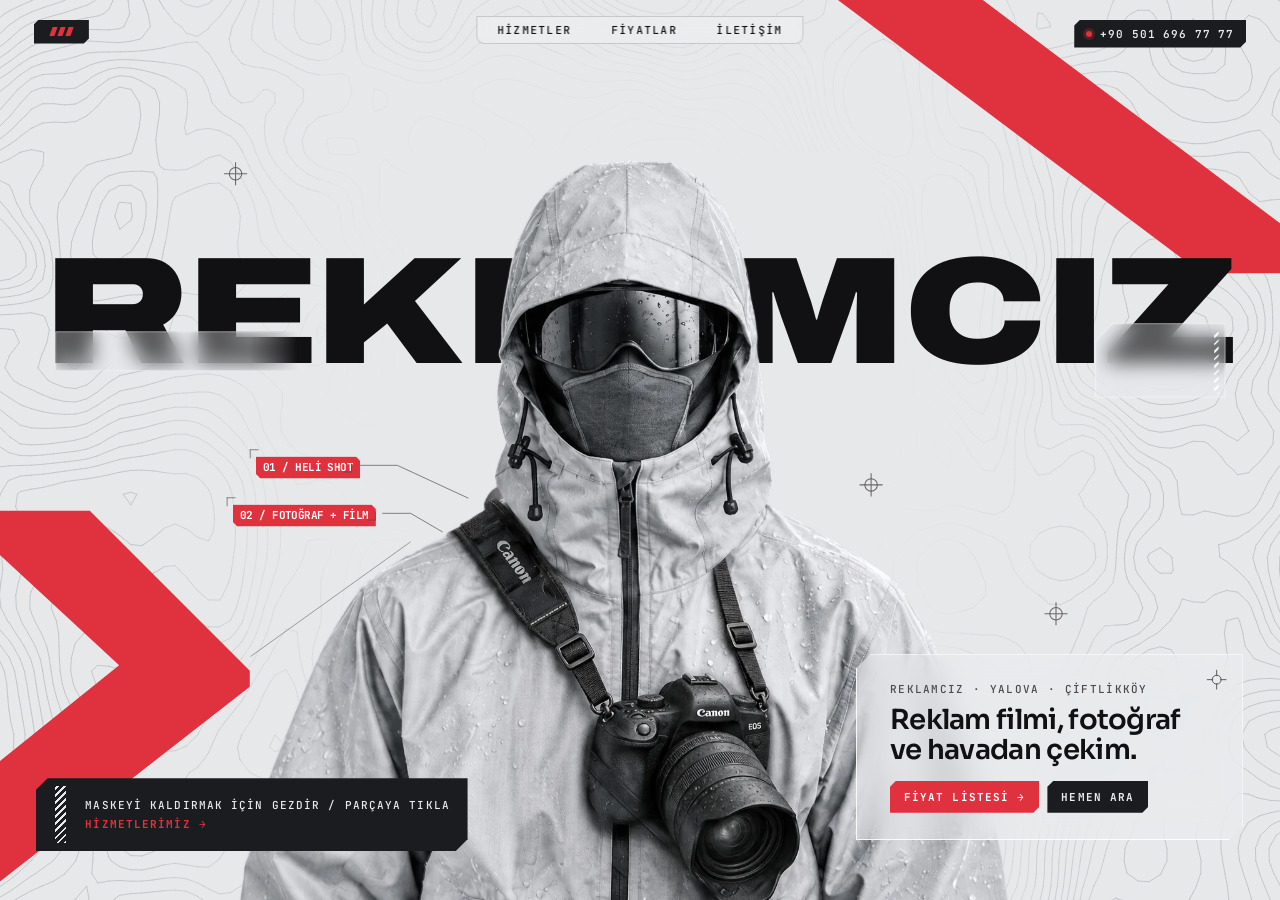
==== index.html @ 6d53c888 "Hero: owner's face in the unmasked layer Co-Authored-By: Claude Opus 5.5 <noreply@anthropic.com>" ====
<!doctype html>
<html lang="tr" class="js-anim">
<head>
<meta charset="utf-8">
<meta name="viewport" content="width=device-width, initial-scale=1, viewport-fit=cover">
<title>Reklamcız — Yalova Reklam Filmi, Fotoğraf ve Heli Shot</title>
<meta name="description" content="Yalova, İstanbul ve Bursa'da reklam filmi, reklam fotoğrafçılığı, düğün ve organizasyon çekimi, heli shot havadan çekim. Bizi arayın: +90 501 696 77 77">
<meta name="theme-color" content="#E6E8EA">
<link rel="preconnect" href="https://fonts.googleapis.com">
<link rel="preconnect" href="https://fonts.gstatic.com" crossorigin>
<link rel="stylesheet" href="https://fonts.googleapis.com/css2?family=Archivo:wdth,wght@125,900&family=JetBrains+Mono:wght@400..700&family=Silkscreen&family=Sora:wght@400..700&display=block">
<link rel="preload" as="image" href="assets/model-masked.webp">
<style>
:root{
  --bg:#E6E8EA;--soft:#CBD7D7;--mid:#4D4A4E;--ink:#111012;--red:#E0313F;--panel:#1B1C1F;--light:#E9EAEC;
  --s:1;--k:1;--fx:0px;--fy:0px;--tagx:0;--clx:0;--crx:0;--wmf:175;--wml:70;--wmt:150;--colw:330px;--hintTop:200px;
  --mono:"JetBrains Mono",ui-monospace,monospace;
}
*{box-sizing:border-box;margin:0;padding:0}
html,body{height:100%;overflow:hidden;background:var(--bg)}
body{font-family:"Sora",system-ui,sans-serif;-webkit-font-smoothing:antialiased;-moz-osx-font-smoothing:grayscale;color:var(--ink)}
a{color:inherit;text-decoration:none}

#stage{position:fixed;inset:0;overflow:hidden;touch-action:none;cursor:crosshair;background:var(--bg)}
#stage.hot{cursor:pointer}

.tex{position:absolute;inset:-24px;background-size:100% 100%;background-repeat:no-repeat;opacity:.6;pointer-events:none;
  -webkit-mask:radial-gradient(ellipse 48% 58% at 50% 46%,transparent 35%,#000 80%);
  mask:radial-gradient(ellipse 48% 58% at 50% 46%,transparent 35%,#000 80%)}

#frame{position:absolute;left:0;top:0;width:1440px;height:900px;transform-origin:0 0;transform:translate(var(--fx),var(--fy)) scale(var(--s))}

.chev{position:absolute;left:0;top:0;width:1440px;height:900px;overflow:visible;fill:var(--red);pointer-events:none}
#chevL g{transform:translateX(calc(var(--clx) * 1px))}
#chevTR g{transform:translateX(calc(var(--crx) * 1px))}
.tS #chevTR,.tP #chevTR{clip-path:inset(0 -2000px -2000px -2000px)}

#wm{position:absolute;left:calc(var(--wml) * 1px);top:calc(var(--wmt) * 1px);font-family:"Archivo",sans-serif;font-stretch:125%;font-weight:900;font-size:calc(var(--wmf) * 1px);line-height:1;letter-spacing:-.012em;color:var(--ink);white-space:nowrap;pointer-events:none;user-select:none}
#wm .band{display:block}
#wm .slice{position:absolute;left:0;top:0}
.glass{position:absolute;background:rgba(232,234,236,.34);-webkit-backdrop-filter:blur(11px) saturate(110%);backdrop-filter:blur(11px) saturate(110%);border:1px solid rgba(255,255,255,.75)}
.g1{left:.07em;top:.626em;width:1.6em;height:.26em;border-right:0;-webkit-mask:linear-gradient(90deg,#000 80%,transparent);mask:linear-gradient(90deg,#000 80%,transparent)}
.g2{right:.06em;top:.574em;width:.86em;height:.49em;clip-path:polygon(.11em 0,100% 0,100% 100%,0 100%,0 .11em)}
.g2::before{content:"";position:absolute;left:-1px;top:calc(.11em - 1px);width:calc(.11em * 1.4142);height:1px;background:rgba(255,255,255,.75);transform-origin:0 0;transform:rotate(-45deg)}
.g2::after{content:"";position:absolute;right:.045em;top:.04em;width:.028em;height:.42em;background:repeating-linear-gradient(-45deg,rgba(255,255,255,.95) 0 2px,transparent 2px 6px)}

#model{position:absolute;left:0;top:-28px;width:1440px;height:956px;pointer-events:none}
#model img,#model canvas{position:absolute;inset:0;width:100%;height:100%;display:block}
#model canvas{opacity:0}
#model.gl canvas{opacity:1}
#model.gl img{visibility:hidden}

#deco{position:absolute;left:0;top:0;width:1440px;height:900px;overflow:visible;pointer-events:none;fill:none;stroke:var(--mid);stroke-width:1}
#deco *{vector-effect:non-scaling-stroke}
#deco .lead{transform:translateX(calc(var(--tagx) * 1px))}

#tags{position:absolute;left:0;top:0;width:1440px;height:900px;pointer-events:none}
#tags .in{position:absolute;inset:0;transform:translateX(calc(var(--tagx) * 1px))}
.tag{position:absolute;display:flex;align-items:center;background:var(--red);color:#fff;font-family:var(--mono);font-weight:700;font-size:max(11px,calc(11px / var(--s)));line-height:1;letter-spacing:.02em;padding:0 .64em;height:max(21px,calc(22px / var(--s)));white-space:nowrap;
  clip-path:polygon(0 0,calc(100% - 5px) 0,100% 5px,100% 100%,5px 100%,0 calc(100% - 5px))}
.brks{position:absolute;inset:0}
.brk{position:absolute;width:10px;height:10px;opacity:.7;border:0 solid var(--mid)}
.brk.tl{border-top-width:1px;border-left-width:1px}
.brk.br{border-right-width:1px;border-bottom-width:1px}
.notags #tags,.notags #deco .lead{display:none}

.hud{position:absolute;z-index:5}
#logo{left:max(16px,calc(38px * var(--k)));top:max(14px,calc(22px * var(--k)));width:max(44px,calc(62px * var(--k)));height:max(24px,calc(24px * var(--k)));background:var(--panel);display:flex;align-items:center;justify-content:center;gap:3px;
  clip-path:polygon(5px 0,100% 0,100% calc(100% - 5px),calc(100% - 5px) 100%,0 100%,0 5px)}
#logo i{display:block;width:5px;height:9px;background:var(--red);transform:skewX(-20deg)}
#nav{left:50%;top:max(12px,calc(18px * var(--k)));transform:translateX(-50%);display:flex;align-items:center;gap:max(18px,calc(44px * var(--k)));padding:0 max(14px,calc(22px * var(--k)));height:max(28px,calc(32px * var(--k)));border:1px solid rgba(17,16,18,.16);border-radius:0 0 8px 8px;background:rgba(240,241,242,.55);-webkit-backdrop-filter:blur(8px);backdrop-filter:blur(8px)}
#nav a{font-family:var(--mono);font-weight:500;font-size:max(11px,calc(10px * var(--k)));letter-spacing:.12em;padding:7px 0;color:var(--ink);transition:color .15s;white-space:nowrap}
#nav a:hover,#nav a:focus-visible{color:var(--red)}
.tP #nav{left:auto;right:16px;transform:none;border-radius:8px;gap:14px}
@media (max-width:380px){.tP #nav{gap:10px;padding:0 10px}.tP #nav a{letter-spacing:.05em}}

#phone{right:max(16px,calc(38px * var(--k)));top:max(14px,calc(22px * var(--k)));height:max(28px,calc(30px * var(--k)));display:flex;align-items:center;gap:8px;padding:0 12px;background:var(--panel);color:var(--light);font-family:var(--mono);font-weight:600;font-size:max(11px,calc(11px * var(--k)));letter-spacing:.08em;white-space:nowrap;
  clip-path:polygon(6px 0,100% 0,100% calc(100% - 6px),calc(100% - 6px) 100%,0 100%,0 6px);transition:background .15s}
#phone::before{content:"";width:6px;height:6px;background:var(--red);border-radius:50%;box-shadow:0 0 0 3px rgba(224,49,63,.25)}
#phone:hover{background:var(--red)}
.tP #phone,.tS #phone{display:none}
@media (max-width:1100px){.tL #phone{display:none}}

.card{right:max(16px,calc(42px * var(--k)));bottom:max(16px,calc(67px * var(--k)));width:min(calc(100vw - 32px),max(250px,calc(435px * var(--k))));
  padding:max(14px,calc(31px * var(--k))) max(14px,calc(24px * var(--k))) max(16px,calc(30px * var(--k))) max(16px,calc(37px * var(--k)));
  background:rgba(236,238,240,.5);-webkit-backdrop-filter:blur(16px) saturate(120%);backdrop-filter:blur(16px) saturate(120%);border:1px solid rgba(255,255,255,.85);
  clip-path:polygon(14px 0,100% 0,100% calc(100% - 14px),calc(100% - 14px) 100%,0 100%,0 14px)}
.card .eb{font-family:var(--mono);font-weight:500;font-size:max(11px,calc(10.5px * var(--k)));line-height:1.2;letter-spacing:.12em;color:var(--mid);margin-bottom:max(8px,calc(10px * var(--k)))}
.card h2{font-family:"Sora",sans-serif;font-weight:600;font-size:max(17px,calc(31px * var(--k)));line-height:1.09;letter-spacing:-.025em;color:var(--ink)}
.card .xh{position:absolute;top:max(10px,calc(16px * var(--k)));right:max(10px,calc(16px * var(--k)));width:max(16px,calc(24px * var(--k)));height:max(16px,calc(24px * var(--k)));stroke:var(--mid);fill:none}
.cta{display:flex;flex-wrap:wrap;gap:8px;margin-top:max(12px,calc(18px * var(--k)))}
.btn{display:inline-flex;align-items:center;gap:8px;height:max(32px,calc(36px * var(--k)));padding:0 14px;font-family:var(--mono);font-weight:700;font-size:11px;letter-spacing:.1em;white-space:nowrap;
  clip-path:polygon(6px 0,100% 0,100% calc(100% - 6px),calc(100% - 6px) 100%,0 100%,0 6px);transition:background .15s,color .15s}
.btn.red{background:var(--red);color:#fff}
.btn.red:hover{background:var(--ink)}
.btn.dark{background:var(--panel);color:var(--light)}
.btn.dark:hover{background:var(--red)}

.hint{left:max(16px,calc(40px * var(--k)));bottom:max(16px,calc(55px * var(--k)));width:max-content;min-width:min(calc(100vw - 32px),calc(418px * var(--k)));max-width:calc(100vw - 32px);
  background:var(--panel);color:var(--light);
  padding:max(10px,calc(20px * var(--k))) max(14px,calc(20px * var(--k))) max(10px,calc(20px * var(--k))) max(34px,calc(56px * var(--k)));
  clip-path:polygon(12px 0,100% 0,100% calc(100% - 12px),calc(100% - 12px) 100%,0 100%,0 12px)}
.hint::before{content:"";position:absolute;left:max(12px,calc(22px * var(--k)));top:8px;bottom:8px;width:max(8px,calc(12px * var(--k)));background:repeating-linear-gradient(-45deg,var(--light) 0 2px,transparent 2px 5px)}
.hint p{font-family:var(--mono);font-weight:500;font-size:max(11px,calc(10.5px * var(--k)));line-height:1.7;letter-spacing:.1em;white-space:nowrap}
.hint a{color:var(--red);font-weight:700}
.hint a:hover{color:#fff}
@media (max-width:419px){.hint p{white-space:normal}}

.tS .card{top:56px;left:16px;right:auto;bottom:auto;width:var(--colw)}
.tS .card h2{font-size:16px}
.tS .hint{left:16px;bottom:14px;width:var(--colw);min-width:0}
.tS .hint p{white-space:normal}
.tP .card{top:64px;left:16px;right:auto;bottom:auto}
.tP .hint{top:var(--hintTop);left:16px;bottom:auto}

#tip{position:fixed;left:0;top:0;z-index:60;pointer-events:none;opacity:0;transition:opacity 160ms;display:flex;flex-direction:column;align-items:flex-start;font-family:var(--mono)}
#tip.on{opacity:1}
#tip b{background:var(--red);color:#fff;font-weight:700;font-size:11px;letter-spacing:.06em;padding:5px 8px;line-height:1.2}
#tip span{background:var(--panel);color:var(--light);font-weight:500;font-size:11px;letter-spacing:.08em;padding:5px 8px;line-height:1.2;white-space:nowrap}
#tip em{font-style:normal;color:var(--red);font-weight:700}

#spec{position:fixed;left:0;top:0;z-index:61;width:280px;max-width:calc(100vw - 24px);background:var(--panel);color:var(--light);padding:16px 18px 18px;font-family:var(--mono);
  clip-path:polygon(12px 0,100% 0,100% calc(100% - 12px),calc(100% - 12px) 100%,0 100%,0 12px);
  opacity:0;visibility:hidden;transform:translateY(6px);transition:opacity .2s,transform .3s cubic-bezier(.2,.7,.2,1),visibility 0s .3s}
#spec.open{opacity:1;visibility:visible;transform:none;transition:opacity .2s,transform .3s cubic-bezier(.2,.7,.2,1),visibility 0s}
#spec .st{display:flex;align-items:center;gap:10px;font-weight:700;font-size:12px;letter-spacing:.12em;padding-right:30px;min-height:28px}
#spec .st i{width:8px;height:8px;background:var(--red);flex:none}
#spec ul{list-style:none;margin-top:8px}
#spec li{font-size:11px;font-weight:500;letter-spacing:.06em;padding:8px 0;border-top:1px solid rgba(255,255,255,.12);line-height:1.4}
#spec .acts{display:flex;gap:8px;margin-top:6px}
#spec .btn{height:32px;padding:0 12px}
#spec .btn.ghost{background:rgba(255,255,255,.08);color:var(--light)}
#spec .btn.ghost:hover{background:rgba(255,255,255,.16)}
#spec .x{position:absolute;top:10px;right:10px;width:28px;height:28px;border:0;background:transparent;color:var(--light);font:400 20px/1 var(--mono);cursor:pointer}
#spec .x:hover,#spec .x:focus-visible{color:var(--red)}

#ld{position:fixed;inset:0;z-index:50}
#ld .strips{position:absolute;inset:0;display:flex;flex-direction:column}
#ld .strips i{display:block;flex:1 0 auto;height:10%;margin-bottom:-1px;background:#09090A}
#ld .word{position:absolute;left:50%;top:50%;transform:translate(-50%,-50%);font-family:"Silkscreen",monospace;font-size:clamp(30px,6vw,72px);color:var(--red);letter-spacing:.06em;white-space:nowrap;line-height:1}
#ld .word span{display:inline-block;position:relative;animation:flick 200ms steps(4) calc(40ms + var(--i) * 70ms) both}
#ld .word span:first-child{animation:flick 200ms steps(4) 40ms both,jump 120ms steps(1) 300ms}
#ld .word span:first-child::before{content:attr(data-c);position:absolute;left:-.32em;top:-.18em;color:rgba(224,49,63,.35)}
#ld .bar{position:absolute;left:0;right:0;bottom:0;height:3px;background:var(--red);transform-origin:0 50%;transform:scaleX(0);transition:transform 420ms cubic-bezier(.3,.6,.3,1)}
@keyframes flick{0%{opacity:0}30%{opacity:1}50%{opacity:.2}100%{opacity:1}}
@keyframes jump{0%,100%{transform:translate(-6px,-4px)}}

.go #ld .word{opacity:0;transition:opacity 70ms}
.go #ld .bar{opacity:0;transition:opacity 60ms}
.go #ld .strips i{animation:stripL 260ms cubic-bezier(.7,0,.3,1) var(--d,0ms) both}
.go #ld .strips i:nth-child(even){animation-name:stripR}
@keyframes stripL{to{transform:translateX(-104%)}}
@keyframes stripR{to{transform:translateX(104%)}}

.go #wm .slice{animation:sliceIn 360ms steps(5) 60ms both}
@keyframes sliceIn{0%{opacity:0;transform:translateX(calc(var(--dx) * 1px))}60%{opacity:1;transform:translateX(calc(var(--dx) * -.25px))}100%{opacity:1;transform:none}}
.go #wm .band{animation:hideUntil 1ms linear 440ms backwards}
@keyframes hideUntil{from,to{opacity:0}}
.go #model{animation:modelIn 420ms cubic-bezier(.2,.7,.2,1) 120ms both}
@keyframes modelIn{from{opacity:0;filter:brightness(1.9) contrast(.6)}to{opacity:1;filter:none}}
.go #chevL{animation:chevInL 520ms cubic-bezier(.2,.8,.2,1) 180ms both}
.go #chevTR{animation:chevInR 520ms cubic-bezier(.2,.8,.2,1) 240ms both}
@keyframes chevInL{from{transform:translateX(-420px)}to{transform:none}}
@keyframes chevInR{from{transform:translateX(420px)}to{transform:none}}

.js-anim .rv{opacity:0}
.go .rv{animation:rvUp 900ms cubic-bezier(.16,.84,.24,1) calc(360ms + var(--i) * 55ms) both}
.go #nav.rv{animation-name:rvFade}
.done .rv{opacity:1}
@keyframes rvUp{from{opacity:0;transform:translateY(var(--ry,8px))}to{opacity:1;transform:none}}
@keyframes rvFade{from{opacity:0}to{opacity:1}}
.card.rv,.hint.rv{--ry:14px}

@media (prefers-reduced-motion:reduce){
  #ld{display:none}
  .rv,.js-anim .rv{opacity:1!important}
  *,*::before,*::after{animation:none!important;transition:none!important}
}
</style>
</head>
<body>
<main id="stage" aria-label="Reklamcız — reklam filmi, fotoğraf ve havadan çekim">
  <div class="tex" id="tex" aria-hidden="true"></div>

  <div id="frame">
    <svg class="chev" id="chevTR" viewBox="0 0 1440 900" aria-hidden="true"><g><polygon points="560,-400 723,-400 1515,195 1352,195"/></g></svg>
    <svg class="chev" id="chevL" viewBox="0 0 1440 900" aria-hidden="true"><g><polygon points="-54,462 101,462 281,642 281,660 -60,926 -60,792 134,636"/></g></svg>

    <h1 id="wm" aria-label="Reklamcız">
      <span class="band" aria-hidden="true">REKLAMCIZ</span>
      <span class="glass g1 rv" style="--i:3" aria-hidden="true"></span>
      <span class="glass g2 rv" style="--i:4" aria-hidden="true"></span>
    </h1>

    <div id="model">
      <img id="imgA" src="assets/model-masked.webp" width="2048" height="1360" alt="Kapüşonlu yağmurluk, füme vizör ve yüz maskesi takan, göğsünde Canon fotoğraf makinesi asılı model">
      <canvas id="gl" aria-hidden="true"></canvas>
    </div>

    <svg id="deco" class="rv" style="--i:2" viewBox="0 0 1440 900" aria-hidden="true">
      <g class="lead" stroke-opacity=".75"><path d="M403 411 H447 L527 448"/><path d="M430 465 H462 L498 486"/></g>
      <path d="M282 626 L462 497" stroke-opacity=".55"/>
      <g stroke-width="1.2" stroke-opacity=".8">
        <circle cx="265" cy="83" r="7"/><path d="M252 83H278M265 70V96"/>
        <circle cx="980" cy="433" r="7"/><path d="M967 433H993M980 420V446"/>
        <circle cx="1188" cy="578" r="7"/><path d="M1175 578H1201M1188 565V591"/>
      </g>
    </svg>

    <div id="tags" aria-hidden="true"><div class="in">
      <div class="tag rv" style="--i:5;left:288px;top:401px">01 / HELİ SHOT</div>
      <div class="tag rv" style="--i:6;left:262px;top:455px">02 / FOTOĞRAF + FİLM</div>
      <div class="brks rv" style="--i:7">
        <i class="brk tl" style="left:281px;top:393px"></i>
        <i class="brk br" style="left:386px;top:409px"></i>
        <i class="brk tl" style="left:255px;top:447px"></i>
        <i class="brk br" style="left:413px;top:463px"></i>
      </div>
    </div></div>
  </div>

  <a id="logo" class="hud rv" style="--i:0" href="./" aria-label="Reklamcız ana sayfa"><i></i><i></i><i></i></a>
  <nav id="nav" class="hud rv" style="--i:1" aria-label="Ana menü">
    <a href="hizmetler.html">HİZMETLER</a><a href="fiyatlar.html">FİYATLAR</a><a href="iletisim.html">İLETİŞİM</a>
  </nav>
  <a id="phone" class="hud rv" style="--i:1" href="tel:+905016967777" aria-label="Bizi arayın: +90 501 696 77 77">+90 501 696 77 77</a>

  <section class="card hud rv" style="--i:8">
    <p class="eb">REKLAMCIZ · YALOVA · ÇİFTLİKKÖY</p>
    <h2>Reklam filmi, fotoğraf<br>ve havadan çekim.</h2>
    <div class="cta">
      <a class="btn red" href="fiyatlar.html">FİYAT LİSTESİ →</a>
      <a class="btn dark" href="tel:+905016967777">HEMEN ARA</a>
    </div>
    <svg class="xh" viewBox="0 0 24 24" aria-hidden="true"><circle cx="12" cy="12" r="5"/><path d="M12 1v7M12 16v7M1 12h7M16 12h7"/></svg>
  </section>

  <div class="hint hud rv" style="--i:9">
    <p>MASKEYİ KALDIRMAK İÇİN GEZDİR / PARÇAYA TIKLA</p>
    <p><a href="hizmetler.html">HİZMETLERİMİZ →</a></p>
  </div>
</main>

<div id="tip" aria-hidden="true"><b></b><span>DETAY İÇİN TIKLA <em>[BİLGİ]</em></span></div>
<div id="spec" role="dialog" aria-labelledby="specT">
  <button class="x" type="button" aria-label="Kapat">×</button>
  <div class="st"><i></i><span id="specT"></span></div>
  <ul><li></li><li></li><li></li></ul>
  <div class="acts"><a class="btn red" id="specLink" href="fiyatlar.html">FİYATLAR →</a><a class="btn ghost" href="tel:+905016967777">ARA</a></div>
</div>

<div id="ld" aria-hidden="true">
  <div class="strips"><i></i><i></i><i></i><i></i><i></i><i></i><i></i><i></i><i></i><i></i></div>
  <div class="word"><span data-c="R" style="--i:0">R</span><span style="--i:1">E</span><span style="--i:2">K</span><span style="--i:3">L</span><span style="--i:4">A</span><span style="--i:5">M</span><span style="--i:6">C</span><span style="--i:7">I</span><span style="--i:8">Z</span></div>
  <div class="bar"></div>
</div>

<script src="assets/site.js"></script>
<script>
(()=>{
const R=document.documentElement, RM=matchMedia('(prefers-reduced-motion: reduce)').matches;
const $=s=>document.querySelector(s);
const stage=$('#stage'), wm=$('#wm'), band=$('#wm .band'), model=$('#model'), cv=$('#gl'), tex=$('#tex');
const card=$('.card'), hint=$('.hint'), tip=$('#tip'), spec=$('#spec'), ld=$('#ld');
const clamp=(v,a,b)=>Math.max(a,Math.min(b,v));
const SRC_A='assets/model-masked.webp', SRC_B='assets/model-unmasked.webp?v=2';

tex.style.backgroundImage=window.genContour();

/* wordmark slices for the intro glitch */
if(!RM){
  for(let j=0;j<6;j++){
    const s=document.createElement('span');s.className='slice';s.setAttribute('aria-hidden','true');s.textContent=band.textContent;
    s.style.clipPath='inset('+(j/6*100).toFixed(3)+'% 0 '+((5-j)/6*100).toFixed(3)+'% 0)';
    s.style.setProperty('--dx',((Math.random()<.5?-1:1)*(40+Math.random()*90)).toFixed(0));
    wm.insertBefore(s,band.nextSibling);
  }
}
const killSlices=()=>wm.querySelectorAll('.slice').forEach(e=>e.remove());

/* layout / scaling */
let S=1,FX=0,FY=0,K=1,tier='L';
function wmRatio(){const fs=parseFloat(getComputedStyle(wm).fontSize)||175;return band.offsetWidth/fs;}
function layout(){
  const vw=innerWidth,vh=innerHeight,ar=vw/vh,st=R.style;
  let s,fx,fy,k,colR=0;
  R.classList.remove('tL','tS','tP');
  if(ar>=1.05&&vh>=560){tier='L';s=vw/1440;fx=0;fy=ar>1.6?0:vh-900*s;k=Math.min(vw/1440,vh/900);}
  else if(ar>=1.05){tier='S';s=vh/900;fx=.64*vw-700*s;fy=0;k=s;
    const colw=clamp(fx+300*s-32,190,330);st.setProperty('--colw',colw+'px');colR=16+colw;}
  else{tier='P';k=Math.min(1,vw/900);st.setProperty('--k',k);R.classList.add('tP');
    const ch=card.offsetHeight,hh=hint.offsetHeight;st.setProperty('--hintTop',(64+ch+10)+'px');
    const sb=64+ch+10+hh+12;s=Math.min(vw/420,(vh-sb)/780,vw/900*1.9);fx=vw/2-705*s;fy=vh-900*s;}
  R.classList.add('t'+tier);
  S=s;FX=fx;FY=fy;K=k;
  st.setProperty('--s',s);st.setProperty('--fx',fx+'px');st.setProperty('--fy',fy+'px');st.setProperty('--k',k);
  /* fit the wordmark to the visible window of the frame */
  const W1=wmRatio();
  let winL,winR,f,top;
  if(tier==='L'){winL=0;winR=1440;f=Math.min(326,1340/W1);top=232-.463*f;
    st.setProperty('--clx',0);st.setProperty('--crx',0);st.setProperty('--tagx',0);}
  else{winL=Math.max(0,(colR-fx)/s);winR=(vw-fx)/s;f=Math.min(326,(winR-winL-40)/W1);top=131-.107*f;
    st.setProperty('--clx',-fx/s);st.setProperty('--crx',winR-1440);
    st.setProperty('--tagx',Math.max(0,(colR-fx)/s+16/s-255));}
  st.setProperty('--wmf',f);st.setProperty('--wml',(winL+winR)/2-W1*f/2);st.setProperty('--wmt',top);
  R.classList.toggle('notags',(tier==='P'&&vw<640)||(tier==='S'&&vw<700));
  if(gl)sizeGL();
}

/* WebGL unmask */
const TW=360,TH=239;
const trailC=document.createElement('canvas');trailC.width=TW;trailC.height=TH;
const tc=trailC.getContext('2d');tc.fillStyle='#000';tc.fillRect(0,0,TW,TH);
let gl=null,uT,texT;const t0=performance.now();
function mkTex(src,unit){const t=gl.createTexture();gl.activeTexture(gl.TEXTURE0+unit);gl.bindTexture(gl.TEXTURE_2D,t);
  gl.texParameteri(gl.TEXTURE_2D,gl.TEXTURE_WRAP_S,gl.CLAMP_TO_EDGE);gl.texParameteri(gl.TEXTURE_2D,gl.TEXTURE_WRAP_T,gl.CLAMP_TO_EDGE);
  gl.texParameteri(gl.TEXTURE_2D,gl.TEXTURE_MIN_FILTER,gl.LINEAR);gl.texParameteri(gl.TEXTURE_2D,gl.TEXTURE_MAG_FILTER,gl.LINEAR);
  gl.texImage2D(gl.TEXTURE_2D,0,gl.RGBA,gl.RGBA,gl.UNSIGNED_BYTE,src);return t;}
function initGL(A,B){
  try{
    const g=cv.getContext('webgl',{premultipliedAlpha:true,alpha:true,antialias:false});
    if(!g)return false;gl=g;
    const vs='attribute vec2 p;varying vec2 uv;void main(){uv=vec2(p.x*.5+.5,.5-p.y*.5);gl_Position=vec4(p,0.,1.);}';
    const fs=`#ifdef GL_FRAGMENT_PRECISION_HIGH
precision highp float;
#else
precision mediump float;
#endif
varying vec2 uv;uniform sampler2D A,B,T;uniform float t;uniform vec2 px;
float h(vec2 p){return fract(sin(dot(p,vec2(127.1,311.7)))*43758.5453);}
float vn(vec2 p){vec2 i=floor(p),f=fract(p);f=f*f*(3.-2.*f);
 return mix(mix(h(i),h(i+vec2(1.,0.)),f.x),mix(h(i+vec2(0.,1.)),h(i+vec2(1.,1.)),f.x),f.y);}
float tr(vec2 q){return texture2D(T,q).r;}
void main(){
 vec4 a=texture2D(A,uv),b=texture2D(B,uv);
 float nz=vn(uv*vec2(14.,9.3)+t*vec2(.35,-.2))*.55+vn(uv*vec2(34.,22.)-t*.5)*.45;
 float tv=tr(uv)+(nz-.5)*.16;
 float m=smoothstep(.40,.47,tv);
 vec3 col=mix(a.rgb,b.rgb,m);float al=mix(a.a,b.a,m);
 vec2 dx=vec2(px.x,0.),dy=vec2(0.,px.y);
 float gr=length(vec2(tr(uv+dx)-tr(uv-dx),tr(uv+dy)-tr(uv-dy)));
 float e=smoothstep(.012,.07,gr);
 float glow=e*(1.-smoothstep(0.,.2,abs(tv-.43)));
 float ln=e*smoothstep(.405,.43,tv)*(1.-smoothstep(.43,.455,tv));
 vec3 red=vec3(.878,.192,.247);
 col=mix(col,red,glow*.78);
 col=mix(col,vec3(1.,.86,.87),ln*.9);
 col+=red*glow*glow*.25;
 gl_FragColor=vec4(col*al,al);
}`;
    const sh=(type,src)=>{const s=gl.createShader(type);gl.shaderSource(s,src);gl.compileShader(s);if(!gl.getShaderParameter(s,gl.COMPILE_STATUS))throw gl.getShaderInfoLog(s);return s;};
    const pr=gl.createProgram();gl.attachShader(pr,sh(gl.VERTEX_SHADER,vs));gl.attachShader(pr,sh(gl.FRAGMENT_SHADER,fs));gl.linkProgram(pr);
    if(!gl.getProgramParameter(pr,gl.LINK_STATUS))throw gl.getProgramInfoLog(pr);
    gl.useProgram(pr);
    const buf=gl.createBuffer();gl.bindBuffer(gl.ARRAY_BUFFER,buf);gl.bufferData(gl.ARRAY_BUFFER,new Float32Array([-1,-1,1,-1,-1,1,1,1]),gl.STATIC_DRAW);
    const loc=gl.getAttribLocation(pr,'p');gl.enableVertexAttribArray(loc);gl.vertexAttribPointer(loc,2,gl.FLOAT,false,0,0);
    gl.pixelStorei(gl.UNPACK_PREMULTIPLY_ALPHA_WEBGL,false);
    mkTex(A,0);mkTex(B,1);texT=mkTex(trailC,2);
    gl.uniform1i(gl.getUniformLocation(pr,'A'),0);gl.uniform1i(gl.getUniformLocation(pr,'B'),1);gl.uniform1i(gl.getUniformLocation(pr,'T'),2);
    uT=gl.getUniformLocation(pr,'t');gl.uniform2f(gl.getUniformLocation(pr,'px'),1.6/TW,1.6/TH);
    gl.clearColor(0,0,0,0);
    sizeGL();
    if(gl.getError()!==gl.NO_ERROR)throw 'gl';
    model.classList.add('gl');
    return true;
  }catch(e){gl=null;console.warn('WebGL off',e);return false;}
}
function sizeGL(){const dpr=Math.min(2,devicePixelRatio||1),w=Math.round(Math.min(2048,1440*S*dpr)),h=Math.round(w*956/1440);
  if(cv.width!==w||cv.height!==h){cv.width=w;cv.height=h;}draw(performance.now());}
function upload(){gl.activeTexture(gl.TEXTURE2);gl.bindTexture(gl.TEXTURE_2D,texT);gl.texImage2D(gl.TEXTURE_2D,0,gl.RGBA,gl.RGBA,gl.UNSIGNED_BYTE,trailC);}
function draw(now){if(!gl)return;gl.viewport(0,0,cv.width,cv.height);gl.clear(gl.COLOR_BUFFER_BIT);gl.uniform1f(uT,(now-t0)/1000);gl.drawArrays(gl.TRIANGLE_STRIP,0,4);}

function blob(x,y,r){const g=tc.createRadialGradient(x,y,0,x,y,r);
  g.addColorStop(0,'rgba(255,255,255,.9)');g.addColorStop(.6,'rgba(255,255,255,.55)');g.addColorStop(1,'rgba(255,255,255,0)');
  tc.fillStyle=g;tc.beginPath();tc.arc(x,y,r,0,Math.PI*2);tc.fill();}
let prev=null,energy=0;
function stamp(fxp,fyp){
  const x=fxp/1440*TW,y=(fyp+28)/956*TH;
  tc.globalCompositeOperation='lighter';
  if(!prev){blob(x,y,24);}
  else{const d=Math.hypot(x-prev[0],y-prev[1]);
    if(d>70){blob(x,y,24);}
    else{const r=24+10*Math.min(1,d/18),step=r*.25,n=Math.max(1,Math.ceil(d/step));
      for(let i=1;i<=n;i++){const t=i/n;blob(prev[0]+(x-prev[0])*t,prev[1]+(y-prev[1])*t,r);}}}
  tc.globalCompositeOperation='source-over';
  prev=[x,y];energy=1;kick();
}

/* magnetic repel parallax */
const PL=[['#chevL',24],['#chevTR',24],['#tags',20],['#deco',18],['#wm',14],['.g1',9],['.g2',9],['#tex',8,1],['.card',7,1],['.hint',7,1]].map(([s,d,v])=>[$(s),d,v]);
let tx=0,ty=0,cx=0,cy=0;
function applyPar(){for(const[el,d,v]of PL){const m=v?d*K:d;el.style.translate=(-cx*m).toFixed(2)+'px '+(-cy*m*.7).toFixed(2)+'px';}}

let raf=0,last=0;
function kick(){if(!raf){last=performance.now();raf=requestAnimationFrame(tick);}}
function tick(now){
  raf=0;const dt=Math.min(64,Math.max(0,now-last));last=now;let more=false;
  if(!RM){const a=1-Math.exp(-dt/220);cx+=(tx-cx)*a;cy+=(ty-cy)*a;
    if(Math.abs(tx-cx)>.0005||Math.abs(ty-cy)>.0005)more=true;else{cx=tx;cy=ty;}applyPar();}
  if(gl&&energy>0){
    tc.fillStyle='rgba(0,0,0,'+(1-Math.pow(.05,dt/850))+')';tc.fillRect(0,0,TW,TH);
    energy*=Math.pow(.05,dt/900);
    if(energy>.004)more=true;else{energy=0;tc.fillStyle='#000';tc.fillRect(0,0,TW,TH);}
    upload();draw(now);
  }
  if(more)raf=requestAnimationFrame(tick);
}

/* kit pieces → services */
const PIECES={
  visor:['HELİ SHOT · HAVADAN ÇEKİM',['4K dron ile havadan çekim','Yalova, İstanbul ve Bursa','Tanıtım, emlak ve etkinlik'],'heli-shot'],
  mask:['REKLAM FİLMİ',['Senaryo ve storyboard','Çekim, kurgu ve renk','Sosyal medya formatları'],'reklam-filmi'],
  hood:['DÜĞÜN & NİŞAN ÇEKİMİ',['Düğün, nişan ve kına','Fotoğraf + video paketleri','Klip ve albüm teslimi'],'dugun-organizasyon'],
  camera:['REKLAM FOTOĞRAFÇILIĞI',['Ürün ve katalog çekimi','Mekan ve kurumsal fotoğraf','Rötuşlu yüksek çözünürlük'],'reklam-fotografi'],
  shell:['ORGANİZASYON & ETKİNLİK',['Açılış, lansman, toplantı','Çoklu kamera çekimi','Hızlı teslim, kısa klip'],'fuar']
};
const inR=(x,y,a,b,c,d)=>x>=a&&x<=b&&y>=c&&y<=d, inE=(x,y,cx,cy,rx,ry)=>((x-cx)/rx)**2+((y-cy)/ry)**2<=1;
function hit(x,y){
  if(inR(x,y,592,818,200,300))return'visor';
  if(inR(x,y,624,792,300,420))return'mask';
  if(inE(x,y,705,235,150,180))return'hood';
  if(inR(x,y,640,915,640,905)||inR(x,y,500,660,440,660)||inR(x,y,790,870,470,660))return'camera';
  if(y>420&&x>=270&&x<=1125&&inE(x,y,697,930,440,520))return'shell';
  return null;
}
const toFrame=e=>[(e.clientX-FX)/S,(e.clientY-FY)/S];
const onUI=e=>e.target.closest&&e.target.closest('a,button,.card,.hint,#spec');

let tipKey=null;
function showTip(key,x,y){
  if(key!==tipKey){tip.querySelector('b').textContent=PIECES[key][0];tipKey=key;}
  tip.classList.add('on');
  const w=tip.offsetWidth,h=tip.offsetHeight;let l=x+18,t=y+16;
  if(l+w>innerWidth-8)l=x-18-w;if(t+h>innerHeight-8)t=y-16-h;
  tip.style.transform='translate('+Math.max(8,l)+'px,'+Math.max(8,t)+'px)';
}
function hideTip(){tip.classList.remove('on');stage.classList.remove('hot');}

function openSpec(key,x,y){
  const[title,lines,anchor]=PIECES[key];
  $('#specT').textContent=title;spec.querySelectorAll('li').forEach((li,i)=>li.textContent=lines[i]);
  $('#specLink').href='fiyatlar.html#'+anchor;
  const vw=innerWidth,vh=innerHeight,w=spec.offsetWidth,h=spec.offsetHeight;let l,t;
  if(vw<640){l=(vw-w)/2;t=vh-h-16;}
  else{l=x+20;if(l+w>vw-12)l=x-20-w;t=y-h/2;l=clamp(l,12,vw-w-12);t=clamp(t,12,vh-h-12);}
  spec.style.left=l+'px';spec.style.top=t+'px';
  spec.classList.add('open');
}
function closeSpec(){spec.classList.remove('open');}
spec.querySelector('.x').addEventListener('click',closeSpec);
addEventListener('keydown',e=>{if(e.key==='Escape')closeSpec();});

let pressed=false;
function setTarget(e){tx=clamp(e.clientX/innerWidth*2-1,-1,1);ty=clamp(e.clientY/innerHeight*2-1,-1,1);if(!RM)kick();}
stage.addEventListener('pointerdown',e=>{pressed=true;if(e.pointerType!=='mouse'){prev=null;setTarget(e);if(gl&&!RM&&!onUI(e)){const[x,y]=toFrame(e);stamp(x,y);}}});
stage.addEventListener('pointermove',e=>{
  const isMouse=e.pointerType==='mouse';
  if(isMouse||pressed){setTarget(e);
    if(gl&&!RM){const[x,y]=toFrame(e);stamp(x,y);}}
  if(isMouse){
    const k=onUI(e)?null:hit(...toFrame(e));
    if(k){showTip(k,e.clientX,e.clientY);stage.classList.add('hot');}else hideTip();
  }
});
const release=e=>{pressed=false;if(e.pointerType!=='mouse'){prev=null;tx=0;ty=0;kick();hideTip();}};
stage.addEventListener('pointerup',release);
stage.addEventListener('pointercancel',release);
stage.addEventListener('pointerleave',()=>{tx=0;ty=0;prev=null;hideTip();kick();});
stage.addEventListener('click',e=>{
  if(onUI(e))return;
  const k=hit(...toFrame(e));
  if(k){openSpec(k,e.clientX,e.clientY);hideTip();}else closeSpec();
});

addEventListener('resize',layout);
layout();

/* opening sequence */
const loadImg=src=>new Promise((res,rej)=>{const i=new Image();i.onload=()=>res(i);i.onerror=rej;i.src=src;});
const wait=ms=>new Promise(r=>setTimeout(r,ms));
const fontsP=document.fonts?Promise.all(['900 100px "Archivo"','600 20px "Sora"','500 12px "JetBrains Mono"','700 12px "JetBrains Mono"','400 40px "Silkscreen"'].map(f=>document.fonts.load(f).catch(()=>{}))).then(()=>layout()):Promise.resolve();
const imgsP=Promise.all([loadImg(SRC_A),loadImg(SRC_B)]);

if(RM){
  ld.remove();R.classList.remove('js-anim');R.classList.add('done');killSlices();
  return;
}
let started=false;
const bar=ld.querySelector('.bar');
requestAnimationFrame(()=>requestAnimationFrame(()=>{bar.style.transform='scaleX(.8)';}));
ld.querySelectorAll('.strips i').forEach(s=>s.style.setProperty('--d',Math.round(Math.random()*170)+'ms'));

function go(){
  if(started)return;started=true;
  R.classList.add('go');
  setTimeout(killSlices,520);
  setTimeout(()=>ld.remove(),700);
  setTimeout(()=>R.classList.add('done'),1900);
}
const fail=setTimeout(()=>{if(!started){started=true;R.classList.add('done');ld.remove();killSlices();}},5000);

Promise.all([imgsP,fontsP,wait(420)])
  .then(([imgs])=>{initGL(imgs[0],imgs[1]);})
  .catch(()=>{})
  .finally(()=>{
    if(started)return;
    bar.style.transition='transform 90ms linear';bar.style.transform='scaleX(1)';
    setTimeout(()=>{clearTimeout(fail);go();},90);
  });
imgsP.then(imgs=>{setTimeout(()=>{if(!gl)initGL(imgs[0],imgs[1]);},0);}).catch(()=>{});
})();
</script>
</body>
</html>
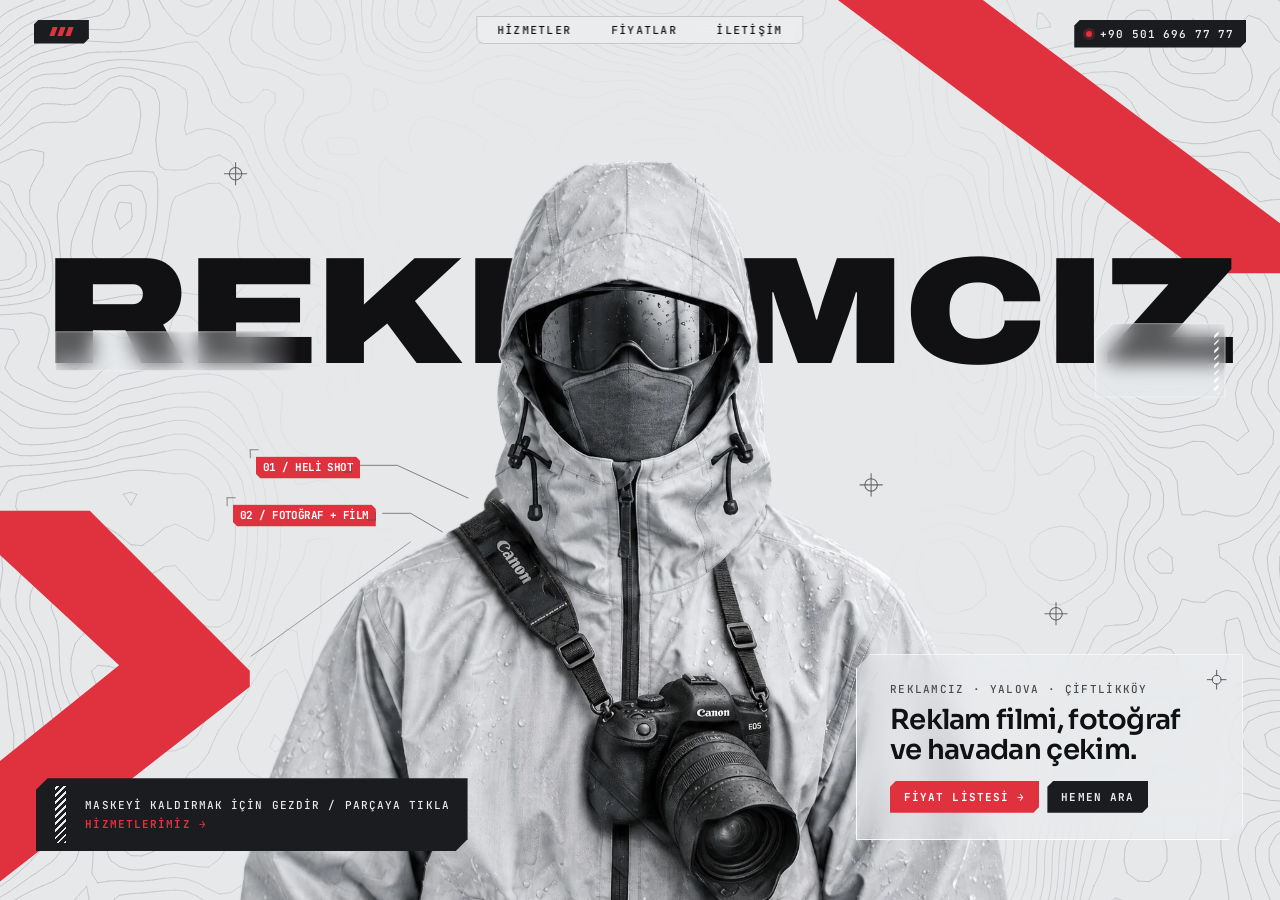
==== commit 29ad75f4: "Discount codes on every package (KV-backed Worker API) and birthday package Co-Authored-By: Claude O" ====
--- a/index.html
+++ b/index.html
@@ -410,7 +410,7 @@
 const PIECES={
   visor:['HELİ SHOT · HAVADAN ÇEKİM',['4K dron ile havadan çekim','Yalova, İstanbul ve Bursa','Tanıtım, emlak ve etkinlik'],'heli-shot'],
   mask:['REKLAM FİLMİ',['Senaryo ve storyboard','Çekim, kurgu ve renk','Sosyal medya formatları'],'reklam-filmi'],
-  hood:['DÜĞÜN & NİŞAN ÇEKİMİ',['Düğün, nişan ve kına','Fotoğraf + video paketleri','Klip ve albüm teslimi'],'dugun-organizasyon'],
+  hood:['DÜĞÜN & DOĞUM GÜNÜ',['Düğün, nişan, kına, doğum günü','Fotoğraf + video paketleri','Klip ve albüm teslimi'],'dugun-organizasyon'],
   camera:['REKLAM FOTOĞRAFÇILIĞI',['Ürün ve katalog çekimi','Mekan ve kurumsal fotoğraf','Rötuşlu yüksek çözünürlük'],'reklam-fotografi'],
   shell:['ORGANİZASYON & ETKİNLİK',['Açılış, lansman, toplantı','Çoklu kamera çekimi','Hızlı teslim, kısa klip'],'fuar']
 };
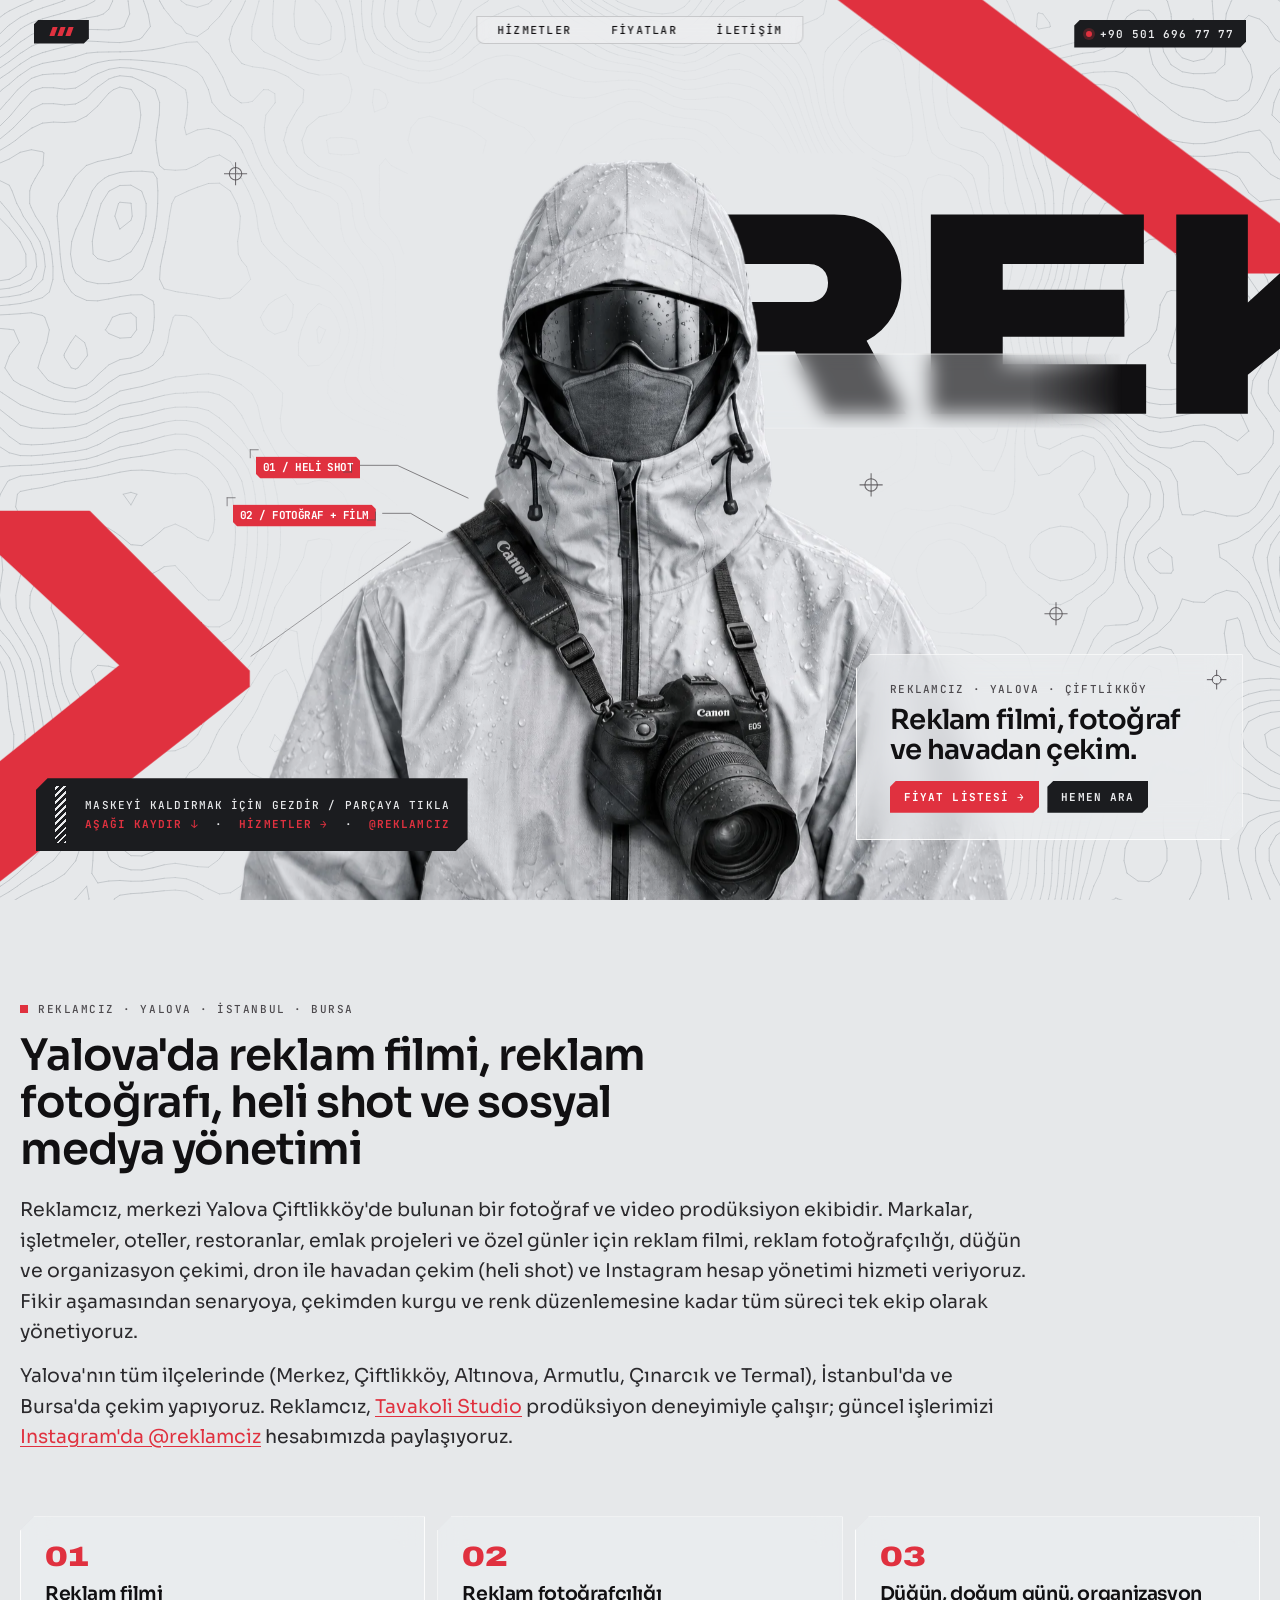
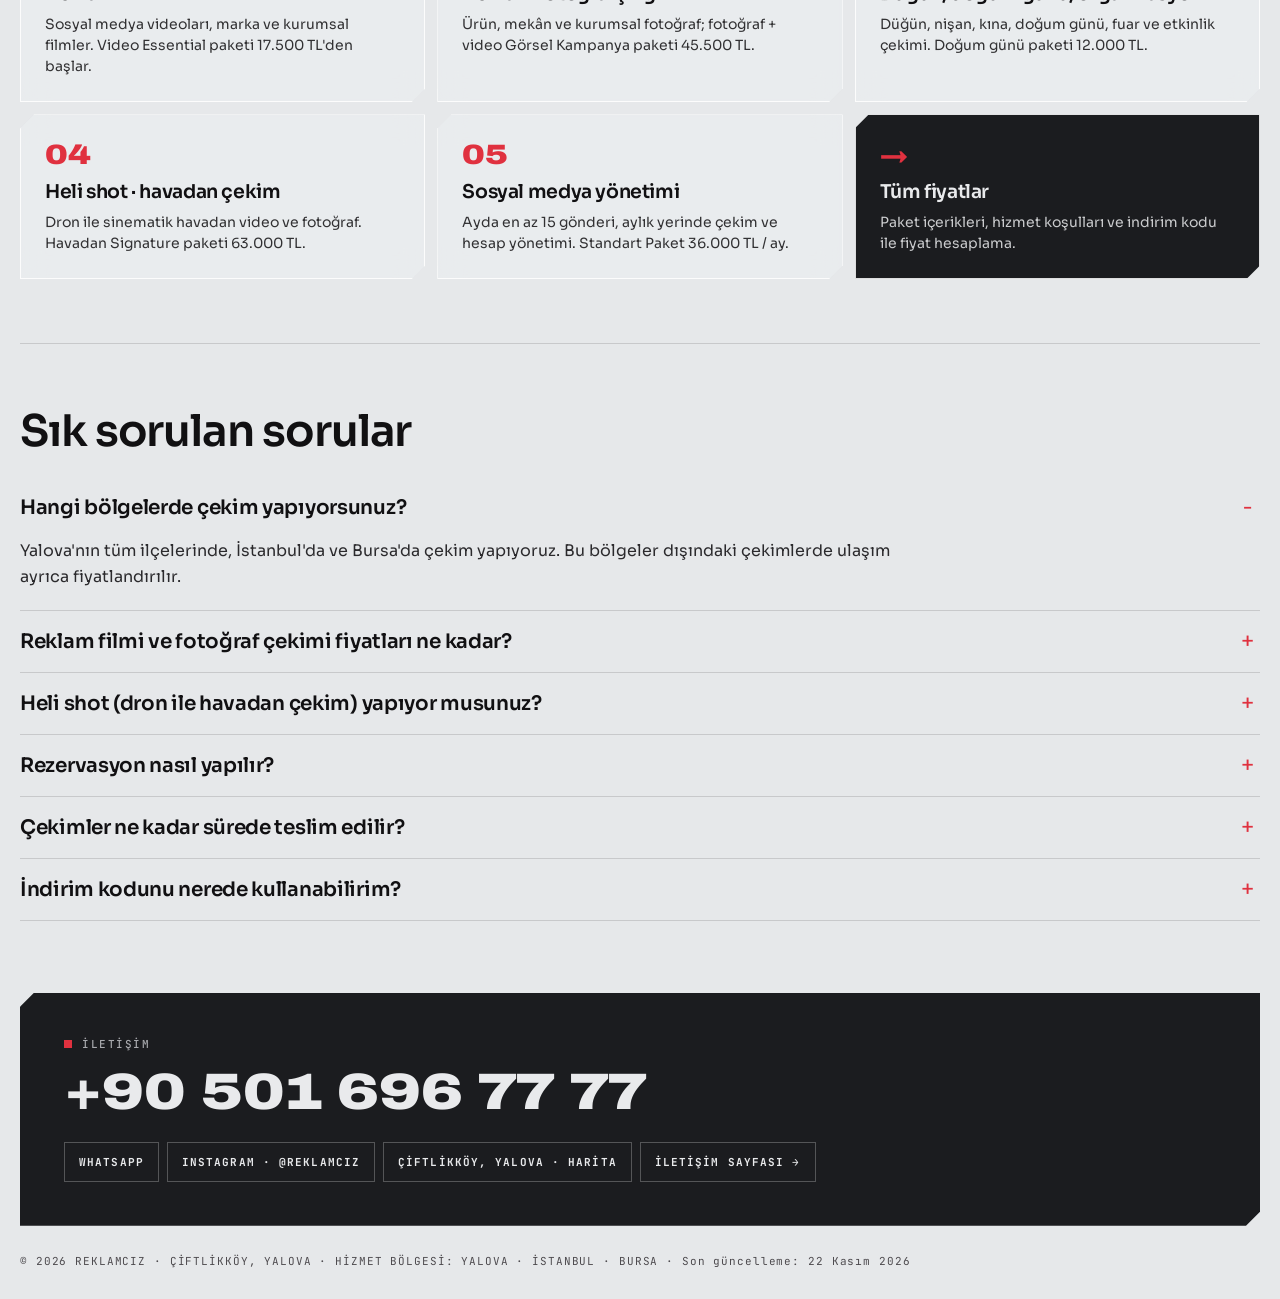
==== commit 9abe8fc4: "SEO/AEO: canonical, OG, JSON-LD, sitemap, robots, llms.txt, home FAQ; Instagram links; social media " ====
--- a/index.html
+++ b/index.html
@@ -6,10 +6,34 @@
 <title>Reklamcız — Yalova Reklam Filmi, Fotoğraf ve Heli Shot</title>
 <meta name="description" content="Yalova, İstanbul ve Bursa'da reklam filmi, reklam fotoğrafçılığı, düğün ve organizasyon çekimi, heli shot havadan çekim. Bizi arayın: +90 501 696 77 77">
 <meta name="theme-color" content="#E6E8EA">
+<!--seo-->
+<link rel="canonical" href="https://reklamciz.tavakolistudio.workers.dev/">
+<link rel="icon" href="/assets/favicon.svg" type="image/svg+xml">
+<meta name="robots" content="index,follow,max-image-preview:large">
+<meta name="author" content="Reklamcız">
+<meta property="og:type" content="website">
+<meta property="og:locale" content="tr_TR">
+<meta property="og:site_name" content="Reklamcız">
+<meta property="og:title" content="Reklamcız — Yalova Reklam Filmi, Fotoğraf ve Heli Shot">
+<meta property="og:description" content="Yalova, İstanbul ve Bursa'da reklam filmi, reklam fotoğrafçılığı, düğün ve organizasyon çekimi, heli shot havadan çekim. Bizi arayın: +90 501 696 77 77">
+<meta property="og:url" content="https://reklamciz.tavakolistudio.workers.dev/">
+<meta property="og:image" content="https://reklamciz.tavakolistudio.workers.dev/assets/og.jpg">
+<meta property="og:image:width" content="1200">
+<meta property="og:image:height" content="630">
+<meta property="og:image:alt" content="Reklamcız — reklam filmi, fotoğraf ve havadan çekim, Yalova">
+<meta property="article:modified_time" content="2026-11-22T00:00:00+03:00">
+<meta name="twitter:card" content="summary_large_image">
+<meta name="twitter:title" content="Reklamcız — Yalova Reklam Filmi, Fotoğraf ve Heli Shot">
+<meta name="twitter:description" content="Yalova, İstanbul ve Bursa'da reklam filmi, reklam fotoğrafçılığı, düğün ve organizasyon çekimi, heli shot havadan çekim. Bizi arayın: +90 501 696 77 77">
+<meta name="twitter:image" content="https://reklamciz.tavakolistudio.workers.dev/assets/og.jpg">
+<meta name="geo.region" content="TR-77">
+<meta name="geo.placename" content="Çiftlikköy, Yalova">
+<script type="application/ld+json">{"@context":"https://schema.org","@graph":[{"@type":["ProfessionalService","LocalBusiness"],"@id":"https://reklamciz.tavakolistudio.workers.dev/#business","name":"Reklamcız","alternateName":"Reklamciz","url":"https://reklamciz.tavakolistudio.workers.dev/","image":"https://reklamciz.tavakolistudio.workers.dev/assets/og.jpg","logo":"https://reklamciz.tavakolistudio.workers.dev/assets/favicon.svg","description":"Yalova Çiftlikköy merkezli reklam filmi, reklam fotoğrafçılığı, düğün ve organizasyon çekimi, heli shot havadan çekim ve sosyal medya yönetimi.","telephone":"+90 501 696 77 77","priceRange":"12.000 TL – 116.000 TL","currenciesAccepted":"TRY","address":{"@type":"PostalAddress","addressLocality":"Çiftlikköy","addressRegion":"Yalova","addressCountry":"TR"},"geo":{"@type":"GeoCoordinates","latitude":40.6603,"longitude":29.3239},"areaServed":[{"@type":"AdministrativeArea","name":"Yalova"},{"@type":"City","name":"İstanbul"},{"@type":"City","name":"Bursa"}],"sameAs":["https://www.instagram.com/reklamciz/"],"contactPoint":{"@type":"ContactPoint","telephone":"+90 501 696 77 77","contactType":"customer service","availableLanguage":["Turkish"]},"knowsAbout":["Reklam filmi","Reklam fotoğrafçılığı","Düğün çekimi","Doğum günü çekimi","Dron çekimi","Heli shot","Sosyal medya yönetimi"]},{"@type":"WebSite","@id":"https://reklamciz.tavakolistudio.workers.dev/#website","url":"https://reklamciz.tavakolistudio.workers.dev/","name":"Reklamcız","inLanguage":"tr-TR","publisher":{"@id":"https://reklamciz.tavakolistudio.workers.dev/#business"}},{"@type":"WebPage","@id":"https://reklamciz.tavakolistudio.workers.dev/#webpage","url":"https://reklamciz.tavakolistudio.workers.dev/","name":"Reklamcız — Yalova Reklam Filmi, Fotoğraf ve Heli Shot","description":"Yalova, İstanbul ve Bursa'da reklam filmi, reklam fotoğrafçılığı, düğün ve organizasyon çekimi, heli shot havadan çekim. Bizi arayın: +90 501 696 77 77","inLanguage":"tr-TR","isPartOf":{"@id":"https://reklamciz.tavakolistudio.workers.dev/#website"},"about":{"@id":"https://reklamciz.tavakolistudio.workers.dev/#business"},"datePublished":"2026-11-22","dateModified":"2026-11-22","primaryImageOfPage":"https://reklamciz.tavakolistudio.workers.dev/assets/og.jpg"},{"@type":"FAQPage","@id":"https://reklamciz.tavakolistudio.workers.dev/#faq","mainEntity":[{"@type":"Question","name":"Hangi bölgelerde çekim yapıyorsunuz?","acceptedAnswer":{"@type":"Answer","text":"Yalova'nın tüm ilçelerinde, İstanbul'da ve Bursa'da çekim yapıyoruz. Bu bölgeler dışındaki çekimlerde ulaşım ayrıca fiyatlandırılır."}},{"@type":"Question","name":"Reklam filmi ve fotoğraf çekimi fiyatları ne kadar?","acceptedAnswer":{"@type":"Answer","text":"Video Essential 17.500 TL, Marka Filmi 33.000 TL, Görsel Kampanya (fotoğraf + video) 45.500 TL, Havadan Signature 63.000 TL'dir. Doğum günü çekimi 12.000 TL, sosyal medya yönetimi aylık 36.000 TL'dir."}},{"@type":"Question","name":"Heli shot (dron ile havadan çekim) yapıyor musunuz?","acceptedAnswer":{"@type":"Answer","text":"Evet. Emlak, otel, tesis, düğün ve etkinlikler için dron ile 4K havadan video ve fotoğraf çekiyoruz. Havadan çekim hava koşullarına ve bölge izinlerine bağlıdır."}},{"@type":"Question","name":"Rezervasyon nasıl yapılır?","acceptedAnswer":{"@type":"Answer","text":"Bizi +90 501 696 77 77 numarasından arayabilir veya WhatsApp üzerinden yazabilirsiniz. Proje rezervasyonu %50 kapora ile kesinleşir."}},{"@type":"Question","name":"Çekimler ne kadar sürede teslim edilir?","acceptedAnswer":{"@type":"Answer","text":"Video Essential 7 iş günü, Marka Filmi ve Görsel Kampanya 10–14 iş günü, Havadan Signature 14 iş günü içinde teslim edilir. Fuar paketlerinde hızlı günlük teslim vardır."}},{"@type":"Question","name":"İndirim kodunu nerede kullanabilirim?","acceptedAnswer":{"@type":"Answer","text":"Fiyatlar sayfasında her paketin altındaki kutuya kodunuzu yazıp “Kodu uygula” butonuna basın; indirimli fiyat anında görünür."}}]},{"@type":"ItemList","name":"Reklamcız hizmetleri","itemListElement":[{"@type":"ListItem","position":1,"item":{"@type":"Service","name":"Reklam filmi","url":"https://reklamciz.tavakolistudio.workers.dev/hizmetler#reklam-filmi","provider":{"@id":"https://reklamciz.tavakolistudio.workers.dev/#business"},"areaServed":["Yalova","İstanbul","Bursa"]}},{"@type":"ListItem","position":2,"item":{"@type":"Service","name":"Reklam fotoğrafçılığı","url":"https://reklamciz.tavakolistudio.workers.dev/hizmetler#reklam-fotografi","provider":{"@id":"https://reklamciz.tavakolistudio.workers.dev/#business"},"areaServed":["Yalova","İstanbul","Bursa"]}},{"@type":"ListItem","position":3,"item":{"@type":"Service","name":"Düğün, doğum günü ve organizasyon çekimi","url":"https://reklamciz.tavakolistudio.workers.dev/hizmetler#dugun-organizasyon","provider":{"@id":"https://reklamciz.tavakolistudio.workers.dev/#business"},"areaServed":["Yalova","İstanbul","Bursa"]}},{"@type":"ListItem","position":4,"item":{"@type":"Service","name":"Heli shot · dron ile havadan çekim","url":"https://reklamciz.tavakolistudio.workers.dev/hizmetler#heli-shot","provider":{"@id":"https://reklamciz.tavakolistudio.workers.dev/#business"},"areaServed":["Yalova","İstanbul","Bursa"]}},{"@type":"ListItem","position":5,"item":{"@type":"Service","name":"Sosyal medya yönetimi","url":"https://reklamciz.tavakolistudio.workers.dev/hizmetler#sosyal-medya","provider":{"@id":"https://reklamciz.tavakolistudio.workers.dev/#business"},"areaServed":["Yalova","İstanbul","Bursa"]}}]}]}</script>
+<!--/seo-->
 <link rel="preconnect" href="https://fonts.googleapis.com">
 <link rel="preconnect" href="https://fonts.gstatic.com" crossorigin>
 <link rel="stylesheet" href="https://fonts.googleapis.com/css2?family=Archivo:wdth,wght@125,900&family=JetBrains+Mono:wght@400..700&family=Silkscreen&family=Sora:wght@400..700&display=block">
-<link rel="preload" as="image" href="assets/model-masked.webp">
+<link rel="preload" as="image" href="/assets/model-masked.webp">
 <style>
 :root{
   --bg:#E6E8EA;--soft:#CBD7D7;--mid:#4D4A4E;--ink:#111012;--red:#E0313F;--panel:#1B1C1F;--light:#E9EAEC;
@@ -17,11 +41,12 @@
   --mono:"JetBrains Mono",ui-monospace,monospace;
 }
 *{box-sizing:border-box;margin:0;padding:0}
-html,body{height:100%;overflow:hidden;background:var(--bg)}
+html{background:var(--bg)}
+body{background:var(--bg);overflow-x:hidden}
 body{font-family:"Sora",system-ui,sans-serif;-webkit-font-smoothing:antialiased;-moz-osx-font-smoothing:grayscale;color:var(--ink)}
 a{color:inherit;text-decoration:none}
 
-#stage{position:fixed;inset:0;overflow:hidden;touch-action:none;cursor:crosshair;background:var(--bg)}
+#stage{position:relative;width:100%;height:100vh;height:100svh;overflow:hidden;touch-action:pan-y;cursor:crosshair;background:var(--bg)}
 #stage.hot{cursor:pointer}
 
 .tex{position:absolute;inset:-24px;background-size:100% 100%;background-repeat:no-repeat;opacity:.6;pointer-events:none;
@@ -171,6 +196,43 @@
 @keyframes rvFade{from{opacity:0}to{opacity:1}}
 .card.rv,.hint.rv{--ry:14px}
 
+/* home info (below the hero) */
+.hi{position:relative;background:var(--bg);color:var(--ink);padding:clamp(56px,8vw,110px) 0 28px}
+.hi-wrap{width:min(1240px,100% - 32px);margin-inline:auto}
+.hi a{color:inherit}
+.hi-eb{font-family:var(--mono);font-weight:500;font-size:11px;letter-spacing:.14em;color:var(--mid);display:flex;align-items:center;gap:10px;margin-bottom:16px}
+.hi-eb::before{content:"";width:8px;height:8px;background:var(--red)}
+.hi h2{font-family:"Sora",sans-serif;font-weight:600;font-size:clamp(26px,3.4vw,44px);line-height:1.08;letter-spacing:-.025em;max-width:22ch;margin-bottom:22px}
+.hi-intro p:not(.hi-eb){font-size:clamp(16px,1.5vw,19px);line-height:1.6;color:#2b2a2d;max-width:72ch;margin-bottom:14px}
+.hi-intro a,.hi-faq a{color:var(--red);text-decoration:underline;text-underline-offset:3px}
+.hi-grid{display:grid;grid-template-columns:repeat(3,minmax(0,1fr));gap:12px;margin:clamp(36px,5vw,64px) 0}
+.hi-card{display:block;padding:24px;background:rgba(236,238,240,.6);border:1px solid rgba(255,255,255,.85);-webkit-backdrop-filter:blur(14px);backdrop-filter:blur(14px);clip-path:polygon(14px 0,100% 0,100% calc(100% - 14px),calc(100% - 14px) 100%,0 100%,0 14px);transition:background .15s,color .15s}
+.hi-card:hover{background:var(--ink);color:#fff}
+.hi-card.hi-dark{background:var(--panel);color:var(--light)}
+.hi-card.hi-dark:hover{background:var(--red)}
+.hi-n{font-family:"Archivo",sans-serif;font-stretch:125%;font-weight:900;font-size:28px;color:var(--red)}
+.hi-card:hover .hi-n{color:inherit}
+.hi-card h3{font-family:"Sora",sans-serif;font-weight:600;font-size:19px;letter-spacing:-.02em;margin:10px 0 8px}
+.hi-card p{font-size:14px;line-height:1.5;opacity:.85}
+.hi-faq{border-top:1px solid rgba(17,16,18,.14);padding-top:clamp(36px,5vw,64px)}
+.hi-faq details{border-bottom:1px solid rgba(17,16,18,.14)}
+.hi-faq summary{list-style:none;cursor:pointer;padding:18px 40px 18px 0;position:relative}
+.hi-faq summary::-webkit-details-marker{display:none}
+.hi-faq summary::after{content:"+";position:absolute;right:6px;top:50%;transform:translateY(-50%);font:400 22px/1 var(--mono);color:var(--red)}
+.hi-faq details[open] summary::after{content:"−"}
+.hi-faq h3{font-family:"Sora",sans-serif;font-weight:600;font-size:clamp(16px,1.6vw,20px);letter-spacing:-.015em;display:inline}
+.hi-faq details p{font-size:16px;line-height:1.6;color:#2b2a2d;padding:0 0 20px;max-width:75ch}
+.hi-contact{display:flex;flex-wrap:wrap;justify-content:space-between;align-items:end;gap:24px;margin-top:clamp(40px,6vw,72px);padding:clamp(24px,4vw,44px);background:var(--panel);color:var(--light);clip-path:polygon(14px 0,100% 0,100% calc(100% - 14px),calc(100% - 14px) 100%,0 100%,0 14px)}
+.hi-contact .hi-eb{color:#a9aaae}
+.hi-big{font-family:"Archivo",sans-serif;font-stretch:125%;font-weight:900;font-size:clamp(26px,4vw,52px);line-height:1}
+.hi-big:hover{color:var(--red)}
+.hi-links{display:flex;flex-wrap:wrap;gap:8px}
+.hi-links a{font-family:var(--mono);font-weight:700;font-size:11px;letter-spacing:.1em;padding:12px 14px;border:1px solid rgba(255,255,255,.25);transition:background .15s}
+.hi-links a:hover{background:var(--red);border-color:var(--red)}
+.hi-foot{font-family:var(--mono);font-size:11px;letter-spacing:.08em;color:var(--mid);padding:26px 0 0;line-height:1.7}
+@media (max-width:900px){.hi-grid{grid-template-columns:1fr 1fr}}
+@media (max-width:560px){.hi-grid{grid-template-columns:1fr}}
+
 @media (prefers-reduced-motion:reduce){
   #ld{display:none}
   .rv,.js-anim .rv{opacity:1!important}
@@ -179,7 +241,7 @@
 </style>
 </head>
 <body>
-<main id="stage" aria-label="Reklamcız — reklam filmi, fotoğraf ve havadan çekim">
+<section id="stage" aria-label="Reklamcız — reklam filmi, fotoğraf ve havadan çekim">
   <div class="tex" id="tex" aria-hidden="true"></div>
 
   <div id="frame">
@@ -193,7 +255,7 @@
     </h1>
 
     <div id="model">
-      <img id="imgA" src="assets/model-masked.webp" width="2048" height="1360" alt="Kapüşonlu yağmurluk, füme vizör ve yüz maskesi takan, göğsünde Canon fotoğraf makinesi asılı model">
+      <img id="imgA" src="/assets/model-masked.webp" width="2048" height="1360" alt="Kapüşonlu yağmurluk, füme vizör ve yüz maskesi takan, göğsünde Canon fotoğraf makinesi asılı model">
       <canvas id="gl" aria-hidden="true"></canvas>
     </div>
 
@@ -219,9 +281,9 @@
     </div></div>
   </div>
 
-  <a id="logo" class="hud rv" style="--i:0" href="./" aria-label="Reklamcız ana sayfa"><i></i><i></i><i></i></a>
+  <a id="logo" class="hud rv" style="--i:0" href="/" aria-label="Reklamcız ana sayfa"><i></i><i></i><i></i></a>
   <nav id="nav" class="hud rv" style="--i:1" aria-label="Ana menü">
-    <a href="hizmetler.html">HİZMETLER</a><a href="fiyatlar.html">FİYATLAR</a><a href="iletisim.html">İLETİŞİM</a>
+    <a href="/hizmetler">HİZMETLER</a><a href="/fiyatlar">FİYATLAR</a><a href="/iletisim">İLETİŞİM</a>
   </nav>
   <a id="phone" class="hud rv" style="--i:1" href="tel:+905016967777" aria-label="Bizi arayın: +90 501 696 77 77">+90 501 696 77 77</a>
 
@@ -229,7 +291,7 @@
     <p class="eb">REKLAMCIZ · YALOVA · ÇİFTLİKKÖY</p>
     <h2>Reklam filmi, fotoğraf<br>ve havadan çekim.</h2>
     <div class="cta">
-      <a class="btn red" href="fiyatlar.html">FİYAT LİSTESİ →</a>
+      <a class="btn red" href="/fiyatlar">FİYAT LİSTESİ →</a>
       <a class="btn dark" href="tel:+905016967777">HEMEN ARA</a>
     </div>
     <svg class="xh" viewBox="0 0 24 24" aria-hidden="true"><circle cx="12" cy="12" r="5"/><path d="M12 1v7M12 16v7M1 12h7M16 12h7"/></svg>
@@ -237,7 +299,48 @@
 
   <div class="hint hud rv" style="--i:9">
     <p>MASKEYİ KALDIRMAK İÇİN GEZDİR / PARÇAYA TIKLA</p>
-    <p><a href="hizmetler.html">HİZMETLERİMİZ →</a></p>
+    <p><a href="#icerik">AŞAĞI KAYDIR ↓</a> &nbsp;·&nbsp; <a href="/hizmetler">HİZMETLER →</a> &nbsp;·&nbsp; <a href="https://www.instagram.com/reklamciz/" target="_blank" rel="noopener">@REKLAMCIZ</a></p>
+  </div>
+</section>
+
+<main id="icerik" class="hi">
+  <div class="hi-wrap">
+    <section class="hi-intro">
+      <p class="hi-eb">REKLAMCIZ · YALOVA · İSTANBUL · BURSA</p>
+      <h2>Yalova'da reklam filmi, reklam fotoğrafı, heli shot ve sosyal medya yönetimi</h2>
+      <p>Reklamcız, merkezi Yalova Çiftlikköy'de bulunan bir fotoğraf ve video prodüksiyon ekibidir. Markalar, işletmeler, oteller, restoranlar, emlak projeleri ve özel günler için reklam filmi, reklam fotoğrafçılığı, düğün ve organizasyon çekimi, dron ile havadan çekim (heli shot) ve Instagram hesap yönetimi hizmeti veriyoruz. Fikir aşamasından senaryoya, çekimden kurgu ve renk düzenlemesine kadar tüm süreci tek ekip olarak yönetiyoruz.</p>
+      <p>Yalova'nın tüm ilçelerinde (Merkez, Çiftlikköy, Altınova, Armutlu, Çınarcık ve Termal), İstanbul'da ve Bursa'da çekim yapıyoruz. Reklamcız, <a href="https://tavakolistudio.com/tr/portfolio/brand-video" target="_blank" rel="noopener">Tavakoli Studio</a> prodüksiyon deneyimiyle çalışır; güncel işlerimizi <a href="https://www.instagram.com/reklamciz/" target="_blank" rel="noopener">Instagram'da @reklamciz</a> hesabımızda paylaşıyoruz.</p>
+    </section>
+
+    <section class="hi-grid" aria-label="Hizmetlerimiz">
+      <a class="hi-card" href="/hizmetler#reklam-filmi"><span class="hi-n">01</span><h3>Reklam filmi</h3><p>Sosyal medya videoları, marka ve kurumsal filmler. Video Essential paketi 17.500 TL'den başlar.</p></a>
+      <a class="hi-card" href="/hizmetler#reklam-fotografi"><span class="hi-n">02</span><h3>Reklam fotoğrafçılığı</h3><p>Ürün, mekân ve kurumsal fotoğraf; fotoğraf + video Görsel Kampanya paketi 45.500 TL.</p></a>
+      <a class="hi-card" href="/hizmetler#dugun-organizasyon"><span class="hi-n">03</span><h3>Düğün, doğum günü, organizasyon</h3><p>Düğün, nişan, kına, doğum günü, fuar ve etkinlik çekimi. Doğum günü paketi 12.000 TL.</p></a>
+      <a class="hi-card" href="/hizmetler#heli-shot"><span class="hi-n">04</span><h3>Heli shot · havadan çekim</h3><p>Dron ile sinematik havadan video ve fotoğraf. Havadan Signature paketi 63.000 TL.</p></a>
+      <a class="hi-card" href="/hizmetler#sosyal-medya"><span class="hi-n">05</span><h3>Sosyal medya yönetimi</h3><p>Ayda en az 15 gönderi, aylık yerinde çekim ve hesap yönetimi. Standart Paket 36.000 TL / ay.</p></a>
+      <a class="hi-card hi-dark" href="/fiyatlar"><span class="hi-n">→</span><h3>Tüm fiyatlar</h3><p>Paket içerikleri, hizmet koşulları ve indirim kodu ile fiyat hesaplama.</p></a>
+    </section>
+
+    <section class="hi-faq" aria-labelledby="sss">
+      <h2 id="sss">Sık sorulan sorular</h2>
+      <details open><summary><h3>Hangi bölgelerde çekim yapıyorsunuz?</h3></summary><p>Yalova'nın tüm ilçelerinde, İstanbul'da ve Bursa'da çekim yapıyoruz. Bu bölgeler dışındaki çekimlerde ulaşım ayrıca fiyatlandırılır.</p></details>
+      <details><summary><h3>Reklam filmi ve fotoğraf çekimi fiyatları ne kadar?</h3></summary><p>Video Essential 17.500 TL, Marka Filmi 33.000 TL, Görsel Kampanya (fotoğraf + video) 45.500 TL, Havadan Signature 63.000 TL'dir. Doğum günü çekimi 12.000 TL, sosyal medya yönetimi aylık 36.000 TL'dir. Güncel liste <a href="/fiyatlar">Fiyatlar</a> sayfasındadır.</p></details>
+      <details><summary><h3>Heli shot (dron ile havadan çekim) yapıyor musunuz?</h3></summary><p>Evet. Emlak, otel, tesis, düğün ve etkinlikler için dron ile 4K havadan video ve fotoğraf çekiyoruz. Havadan çekim hava koşullarına ve bölge izinlerine bağlıdır.</p></details>
+      <details><summary><h3>Rezervasyon nasıl yapılır?</h3></summary><p>Bizi <a href="tel:+905016967777">+90 501 696 77 77</a> numarasından arayabilir veya <a href="https://wa.me/905016967777" target="_blank" rel="noopener">WhatsApp</a> üzerinden yazabilirsiniz. Proje rezervasyonu %50 kapora ile kesinleşir.</p></details>
+      <details><summary><h3>Çekimler ne kadar sürede teslim edilir?</h3></summary><p>Pakete göre değişir: Video Essential 7 iş günü, Marka Filmi ve Görsel Kampanya 10–14 iş günü, Havadan Signature 14 iş günü içinde teslim edilir. Fuar paketlerinde hızlı günlük teslim vardır.</p></details>
+      <details><summary><h3>İndirim kodunu nerede kullanabilirim?</h3></summary><p><a href="/fiyatlar">Fiyatlar</a> sayfasında her paketin altındaki kutuya kodunuzu yazıp “Kodu uygula” butonuna basın; indirimli fiyat anında görünür.</p></details>
+    </section>
+
+    <section class="hi-contact">
+      <div><p class="hi-eb">İLETİŞİM</p><a class="hi-big" href="tel:+905016967777">+90 501 696 77 77</a></div>
+      <div class="hi-links">
+        <a href="https://wa.me/905016967777" target="_blank" rel="noopener">WHATSAPP</a>
+        <a href="https://www.instagram.com/reklamciz/" target="_blank" rel="noopener">INSTAGRAM · @REKLAMCIZ</a>
+        <a href="https://www.google.com/maps/search/?api=1&amp;query=%C3%87iftlikk%C3%B6y%2C%20Yalova" target="_blank" rel="noopener">ÇİFTLİKKÖY, YALOVA · HARİTA</a>
+        <a href="/iletisim">İLETİŞİM SAYFASI →</a>
+      </div>
+    </section>
+    <p class="hi-foot">© 2026 REKLAMCIZ · ÇİFTLİKKÖY, YALOVA · HİZMET BÖLGESİ: YALOVA · İSTANBUL · BURSA · <time datetime="2026-11-22">Son güncelleme: 22 Kasım 2026</time></p>
   </div>
 </main>
 
@@ -246,7 +349,7 @@
   <button class="x" type="button" aria-label="Kapat">×</button>
   <div class="st"><i></i><span id="specT"></span></div>
   <ul><li></li><li></li><li></li></ul>
-  <div class="acts"><a class="btn red" id="specLink" href="fiyatlar.html">FİYATLAR →</a><a class="btn ghost" href="tel:+905016967777">ARA</a></div>
+  <div class="acts"><a class="btn red" id="specLink" href="/fiyatlar">FİYATLAR →</a><a class="btn ghost" href="tel:+905016967777">ARA</a></div>
 </div>
 
 <div id="ld" aria-hidden="true">
@@ -255,7 +358,7 @@
   <div class="bar"></div>
 </div>
 
-<script src="assets/site.js"></script>
+<script src="/assets/site.js"></script>
 <script>
 (()=>{
 const R=document.documentElement, RM=matchMedia('(prefers-reduced-motion: reduce)').matches;
@@ -282,7 +385,7 @@
 let S=1,FX=0,FY=0,K=1,tier='L';
 function wmRatio(){const fs=parseFloat(getComputedStyle(wm).fontSize)||175;return band.offsetWidth/fs;}
 function layout(){
-  const vw=innerWidth,vh=innerHeight,ar=vw/vh,st=R.style;
+  const vw=stage.clientWidth||innerWidth,vh=stage.clientHeight||innerHeight,ar=vw/vh,st=R.style;
   let s,fx,fy,k,colR=0;
   R.classList.remove('tL','tS','tP');
   if(ar>=1.05&&vh>=560){tier='L';s=vw/1440;fx=0;fy=ar>1.6?0:vh-900*s;k=Math.min(vw/1440,vh/900);}
@@ -423,7 +526,7 @@
   if(y>420&&x>=270&&x<=1125&&inE(x,y,697,930,440,520))return'shell';
   return null;
 }
-const toFrame=e=>[(e.clientX-FX)/S,(e.clientY-FY)/S];
+const toFrame=e=>{const r=stage.getBoundingClientRect();return[(e.clientX-r.left-FX)/S,(e.clientY-r.top-FY)/S];};
 const onUI=e=>e.target.closest&&e.target.closest('a,button,.card,.hint,#spec');
 
 let tipKey=null;
@@ -439,7 +542,7 @@
 function openSpec(key,x,y){
   const[title,lines,anchor]=PIECES[key];
   $('#specT').textContent=title;spec.querySelectorAll('li').forEach((li,i)=>li.textContent=lines[i]);
-  $('#specLink').href='fiyatlar.html#'+anchor;
+  $('#specLink').href='/fiyatlar#'+anchor;
   const vw=innerWidth,vh=innerHeight,w=spec.offsetWidth,h=spec.offsetHeight;let l,t;
   if(vw<640){l=(vw-w)/2;t=vh-h-16;}
   else{l=x+20;if(l+w>vw-12)l=x-20-w;t=y-h/2;l=clamp(l,12,vw-w-12);t=clamp(t,12,vh-h-12);}
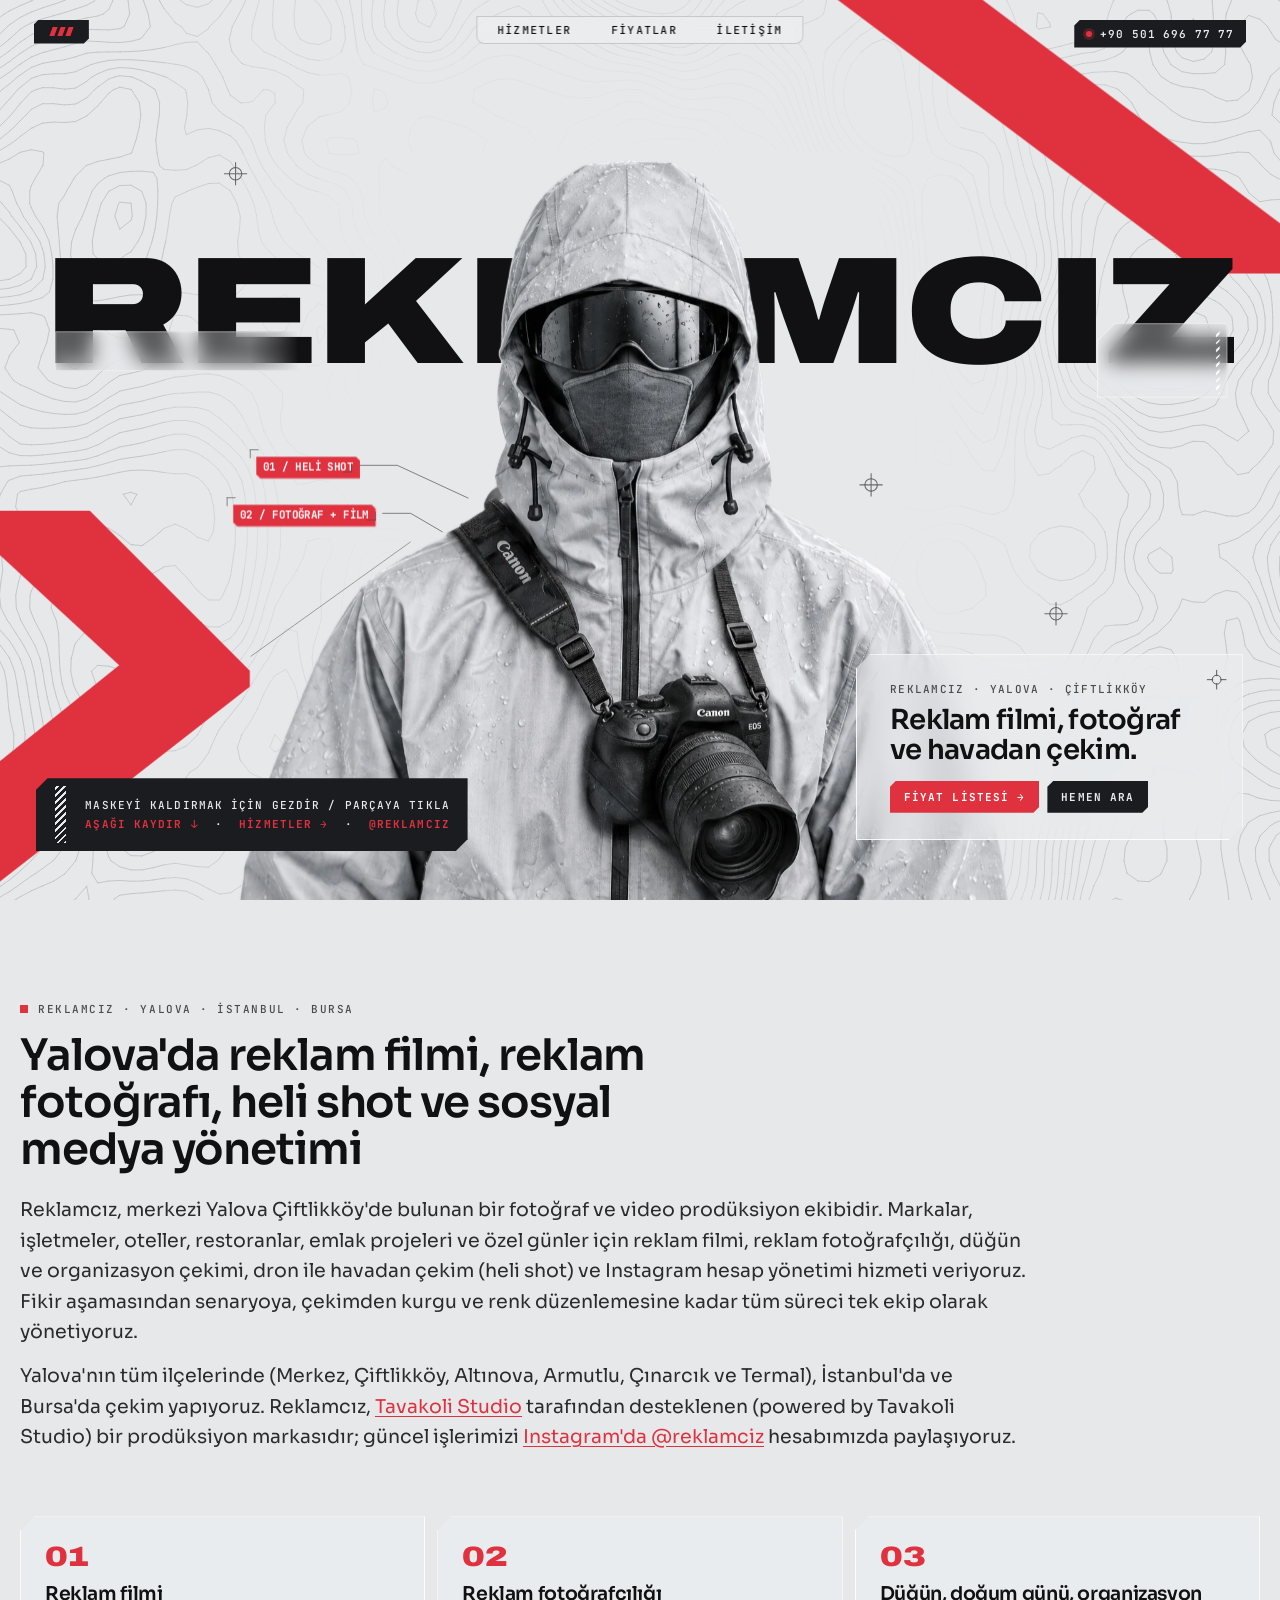
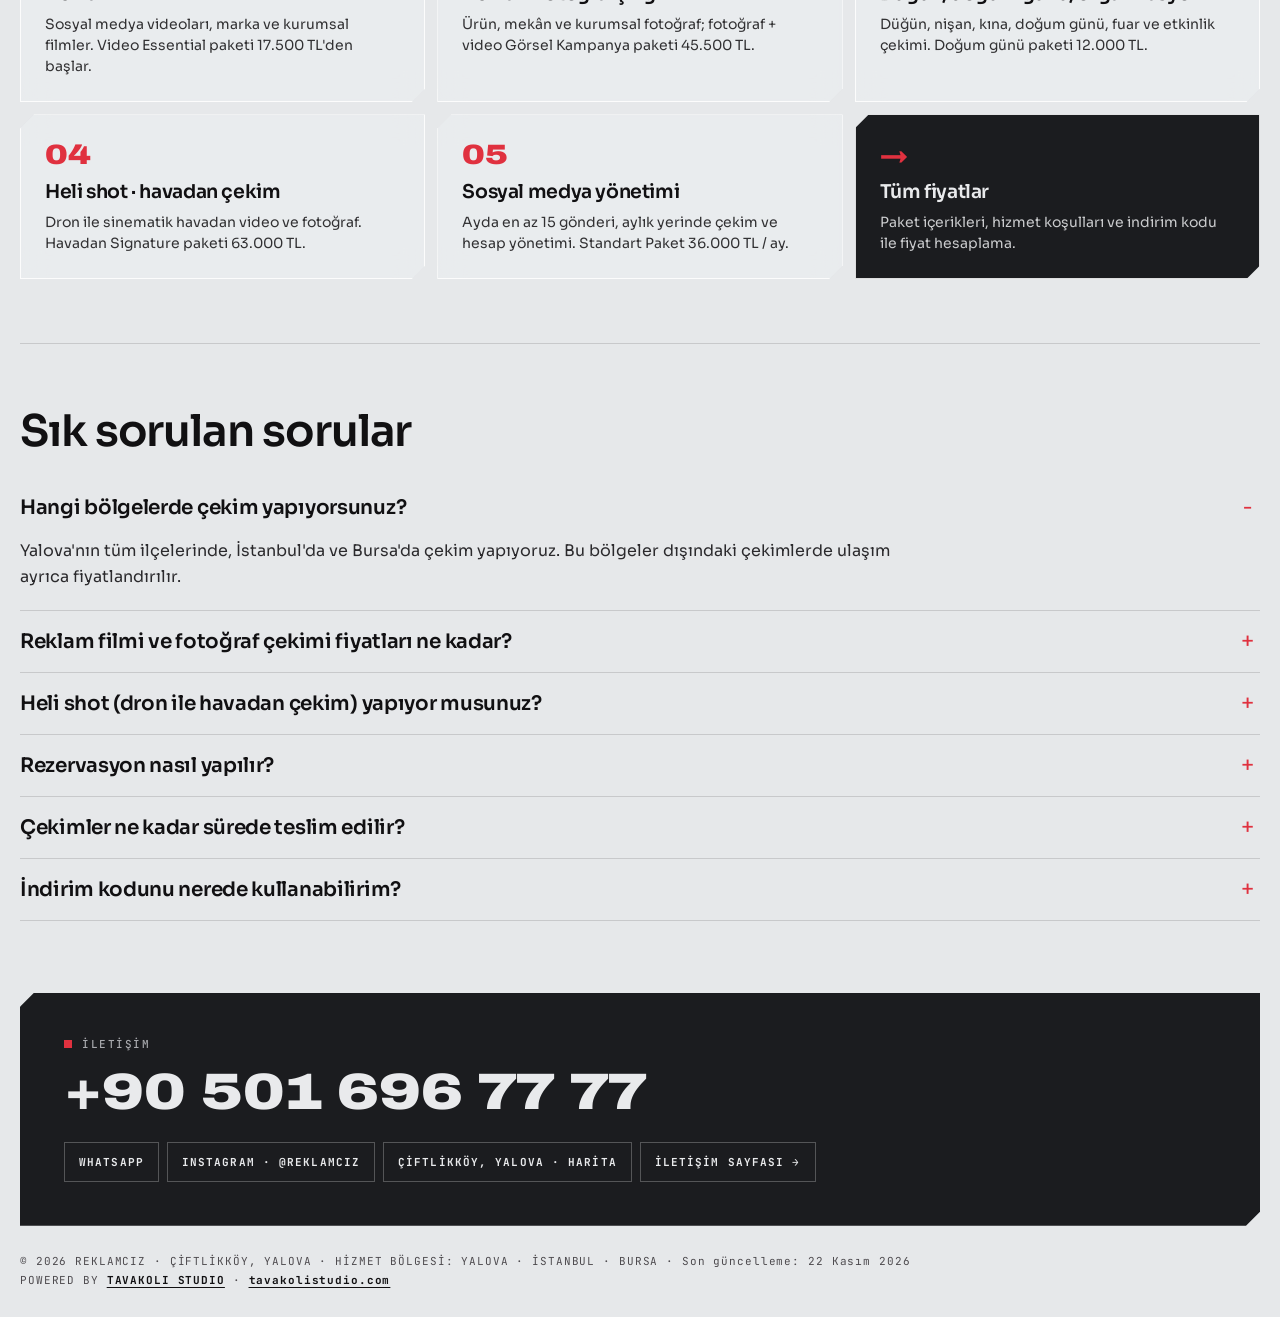
==== commit 76a9f401: "Powered by Tavakoli Studio: link to tavakolistudio.com in copy, footers and schema Co-Authored-By: C" ====
--- a/index.html
+++ b/index.html
@@ -28,7 +28,7 @@
 <meta name="twitter:image" content="https://reklamciz.tavakolistudio.workers.dev/assets/og.jpg">
 <meta name="geo.region" content="TR-77">
 <meta name="geo.placename" content="Çiftlikköy, Yalova">
-<script type="application/ld+json">{"@context":"https://schema.org","@graph":[{"@type":["ProfessionalService","LocalBusiness"],"@id":"https://reklamciz.tavakolistudio.workers.dev/#business","name":"Reklamcız","alternateName":"Reklamciz","url":"https://reklamciz.tavakolistudio.workers.dev/","image":"https://reklamciz.tavakolistudio.workers.dev/assets/og.jpg","logo":"https://reklamciz.tavakolistudio.workers.dev/assets/favicon.svg","description":"Yalova Çiftlikköy merkezli reklam filmi, reklam fotoğrafçılığı, düğün ve organizasyon çekimi, heli shot havadan çekim ve sosyal medya yönetimi.","telephone":"+90 501 696 77 77","priceRange":"12.000 TL – 116.000 TL","currenciesAccepted":"TRY","address":{"@type":"PostalAddress","addressLocality":"Çiftlikköy","addressRegion":"Yalova","addressCountry":"TR"},"geo":{"@type":"GeoCoordinates","latitude":40.6603,"longitude":29.3239},"areaServed":[{"@type":"AdministrativeArea","name":"Yalova"},{"@type":"City","name":"İstanbul"},{"@type":"City","name":"Bursa"}],"sameAs":["https://www.instagram.com/reklamciz/"],"contactPoint":{"@type":"ContactPoint","telephone":"+90 501 696 77 77","contactType":"customer service","availableLanguage":["Turkish"]},"knowsAbout":["Reklam filmi","Reklam fotoğrafçılığı","Düğün çekimi","Doğum günü çekimi","Dron çekimi","Heli shot","Sosyal medya yönetimi"]},{"@type":"WebSite","@id":"https://reklamciz.tavakolistudio.workers.dev/#website","url":"https://reklamciz.tavakolistudio.workers.dev/","name":"Reklamcız","inLanguage":"tr-TR","publisher":{"@id":"https://reklamciz.tavakolistudio.workers.dev/#business"}},{"@type":"WebPage","@id":"https://reklamciz.tavakolistudio.workers.dev/#webpage","url":"https://reklamciz.tavakolistudio.workers.dev/","name":"Reklamcız — Yalova Reklam Filmi, Fotoğraf ve Heli Shot","description":"Yalova, İstanbul ve Bursa'da reklam filmi, reklam fotoğrafçılığı, düğün ve organizasyon çekimi, heli shot havadan çekim. Bizi arayın: +90 501 696 77 77","inLanguage":"tr-TR","isPartOf":{"@id":"https://reklamciz.tavakolistudio.workers.dev/#website"},"about":{"@id":"https://reklamciz.tavakolistudio.workers.dev/#business"},"datePublished":"2026-11-22","dateModified":"2026-11-22","primaryImageOfPage":"https://reklamciz.tavakolistudio.workers.dev/assets/og.jpg"},{"@type":"FAQPage","@id":"https://reklamciz.tavakolistudio.workers.dev/#faq","mainEntity":[{"@type":"Question","name":"Hangi bölgelerde çekim yapıyorsunuz?","acceptedAnswer":{"@type":"Answer","text":"Yalova'nın tüm ilçelerinde, İstanbul'da ve Bursa'da çekim yapıyoruz. Bu bölgeler dışındaki çekimlerde ulaşım ayrıca fiyatlandırılır."}},{"@type":"Question","name":"Reklam filmi ve fotoğraf çekimi fiyatları ne kadar?","acceptedAnswer":{"@type":"Answer","text":"Video Essential 17.500 TL, Marka Filmi 33.000 TL, Görsel Kampanya (fotoğraf + video) 45.500 TL, Havadan Signature 63.000 TL'dir. Doğum günü çekimi 12.000 TL, sosyal medya yönetimi aylık 36.000 TL'dir."}},{"@type":"Question","name":"Heli shot (dron ile havadan çekim) yapıyor musunuz?","acceptedAnswer":{"@type":"Answer","text":"Evet. Emlak, otel, tesis, düğün ve etkinlikler için dron ile 4K havadan video ve fotoğraf çekiyoruz. Havadan çekim hava koşullarına ve bölge izinlerine bağlıdır."}},{"@type":"Question","name":"Rezervasyon nasıl yapılır?","acceptedAnswer":{"@type":"Answer","text":"Bizi +90 501 696 77 77 numarasından arayabilir veya WhatsApp üzerinden yazabilirsiniz. Proje rezervasyonu %50 kapora ile kesinleşir."}},{"@type":"Question","name":"Çekimler ne kadar sürede teslim edilir?","acceptedAnswer":{"@type":"Answer","text":"Video Essential 7 iş günü, Marka Filmi ve Görsel Kampanya 10–14 iş günü, Havadan Signature 14 iş günü içinde teslim edilir. Fuar paketlerinde hızlı günlük teslim vardır."}},{"@type":"Question","name":"İndirim kodunu nerede kullanabilirim?","acceptedAnswer":{"@type":"Answer","text":"Fiyatlar sayfasında her paketin altındaki kutuya kodunuzu yazıp “Kodu uygula” butonuna basın; indirimli fiyat anında görünür."}}]},{"@type":"ItemList","name":"Reklamcız hizmetleri","itemListElement":[{"@type":"ListItem","position":1,"item":{"@type":"Service","name":"Reklam filmi","url":"https://reklamciz.tavakolistudio.workers.dev/hizmetler#reklam-filmi","provider":{"@id":"https://reklamciz.tavakolistudio.workers.dev/#business"},"areaServed":["Yalova","İstanbul","Bursa"]}},{"@type":"ListItem","position":2,"item":{"@type":"Service","name":"Reklam fotoğrafçılığı","url":"https://reklamciz.tavakolistudio.workers.dev/hizmetler#reklam-fotografi","provider":{"@id":"https://reklamciz.tavakolistudio.workers.dev/#business"},"areaServed":["Yalova","İstanbul","Bursa"]}},{"@type":"ListItem","position":3,"item":{"@type":"Service","name":"Düğün, doğum günü ve organizasyon çekimi","url":"https://reklamciz.tavakolistudio.workers.dev/hizmetler#dugun-organizasyon","provider":{"@id":"https://reklamciz.tavakolistudio.workers.dev/#business"},"areaServed":["Yalova","İstanbul","Bursa"]}},{"@type":"ListItem","position":4,"item":{"@type":"Service","name":"Heli shot · dron ile havadan çekim","url":"https://reklamciz.tavakolistudio.workers.dev/hizmetler#heli-shot","provider":{"@id":"https://reklamciz.tavakolistudio.workers.dev/#business"},"areaServed":["Yalova","İstanbul","Bursa"]}},{"@type":"ListItem","position":5,"item":{"@type":"Service","name":"Sosyal medya yönetimi","url":"https://reklamciz.tavakolistudio.workers.dev/hizmetler#sosyal-medya","provider":{"@id":"https://reklamciz.tavakolistudio.workers.dev/#business"},"areaServed":["Yalova","İstanbul","Bursa"]}}]}]}</script>
+<script type="application/ld+json">{"@context":"https://schema.org","@graph":[{"@type":["ProfessionalService","LocalBusiness"],"@id":"https://reklamciz.tavakolistudio.workers.dev/#business","name":"Reklamcız","alternateName":"Reklamciz","url":"https://reklamciz.tavakolistudio.workers.dev/","image":"https://reklamciz.tavakolistudio.workers.dev/assets/og.jpg","logo":"https://reklamciz.tavakolistudio.workers.dev/assets/favicon.svg","description":"Yalova Çiftlikköy merkezli reklam filmi, reklam fotoğrafçılığı, düğün ve organizasyon çekimi, heli shot havadan çekim ve sosyal medya yönetimi.","telephone":"+90 501 696 77 77","priceRange":"12.000 TL – 116.000 TL","currenciesAccepted":"TRY","address":{"@type":"PostalAddress","addressLocality":"Çiftlikköy","addressRegion":"Yalova","addressCountry":"TR"},"geo":{"@type":"GeoCoordinates","latitude":40.6603,"longitude":29.3239},"areaServed":[{"@type":"AdministrativeArea","name":"Yalova"},{"@type":"City","name":"İstanbul"},{"@type":"City","name":"Bursa"}],"sameAs":["https://tavakolistudio.com","https://www.instagram.com/reklamciz/"],"contactPoint":{"@type":"ContactPoint","telephone":"+90 501 696 77 77","contactType":"customer service","availableLanguage":["Turkish"]},"knowsAbout":["Reklam filmi","Reklam fotoğrafçılığı","Düğün çekimi","Doğum günü çekimi","Dron çekimi","Heli shot","Sosyal medya yönetimi"],"parentOrganization":{"@type":"Organization","name":"Tavakoli Studio","url":"https://tavakolistudio.com"}},{"@type":"WebSite","@id":"https://reklamciz.tavakolistudio.workers.dev/#website","url":"https://reklamciz.tavakolistudio.workers.dev/","name":"Reklamcız","inLanguage":"tr-TR","publisher":{"@id":"https://reklamciz.tavakolistudio.workers.dev/#business"}},{"@type":"WebPage","@id":"https://reklamciz.tavakolistudio.workers.dev/#webpage","url":"https://reklamciz.tavakolistudio.workers.dev/","name":"Reklamcız — Yalova Reklam Filmi, Fotoğraf ve Heli Shot","description":"Yalova, İstanbul ve Bursa'da reklam filmi, reklam fotoğrafçılığı, düğün ve organizasyon çekimi, heli shot havadan çekim. Bizi arayın: +90 501 696 77 77","inLanguage":"tr-TR","isPartOf":{"@id":"https://reklamciz.tavakolistudio.workers.dev/#website"},"about":{"@id":"https://reklamciz.tavakolistudio.workers.dev/#business"},"datePublished":"2026-11-22","dateModified":"2026-11-22","primaryImageOfPage":"https://reklamciz.tavakolistudio.workers.dev/assets/og.jpg"},{"@type":"FAQPage","@id":"https://reklamciz.tavakolistudio.workers.dev/#faq","mainEntity":[{"@type":"Question","name":"Hangi bölgelerde çekim yapıyorsunuz?","acceptedAnswer":{"@type":"Answer","text":"Yalova'nın tüm ilçelerinde, İstanbul'da ve Bursa'da çekim yapıyoruz. Bu bölgeler dışındaki çekimlerde ulaşım ayrıca fiyatlandırılır."}},{"@type":"Question","name":"Reklam filmi ve fotoğraf çekimi fiyatları ne kadar?","acceptedAnswer":{"@type":"Answer","text":"Video Essential 17.500 TL, Marka Filmi 33.000 TL, Görsel Kampanya (fotoğraf + video) 45.500 TL, Havadan Signature 63.000 TL'dir. Doğum günü çekimi 12.000 TL, sosyal medya yönetimi aylık 36.000 TL'dir."}},{"@type":"Question","name":"Heli shot (dron ile havadan çekim) yapıyor musunuz?","acceptedAnswer":{"@type":"Answer","text":"Evet. Emlak, otel, tesis, düğün ve etkinlikler için dron ile 4K havadan video ve fotoğraf çekiyoruz. Havadan çekim hava koşullarına ve bölge izinlerine bağlıdır."}},{"@type":"Question","name":"Rezervasyon nasıl yapılır?","acceptedAnswer":{"@type":"Answer","text":"Bizi +90 501 696 77 77 numarasından arayabilir veya WhatsApp üzerinden yazabilirsiniz. Proje rezervasyonu %50 kapora ile kesinleşir."}},{"@type":"Question","name":"Çekimler ne kadar sürede teslim edilir?","acceptedAnswer":{"@type":"Answer","text":"Video Essential 7 iş günü, Marka Filmi ve Görsel Kampanya 10–14 iş günü, Havadan Signature 14 iş günü içinde teslim edilir. Fuar paketlerinde hızlı günlük teslim vardır."}},{"@type":"Question","name":"İndirim kodunu nerede kullanabilirim?","acceptedAnswer":{"@type":"Answer","text":"Fiyatlar sayfasında her paketin altındaki kutuya kodunuzu yazıp “Kodu uygula” butonuna basın; indirimli fiyat anında görünür."}}]},{"@type":"ItemList","name":"Reklamcız hizmetleri","itemListElement":[{"@type":"ListItem","position":1,"item":{"@type":"Service","name":"Reklam filmi","url":"https://reklamciz.tavakolistudio.workers.dev/hizmetler#reklam-filmi","provider":{"@id":"https://reklamciz.tavakolistudio.workers.dev/#business"},"areaServed":["Yalova","İstanbul","Bursa"]}},{"@type":"ListItem","position":2,"item":{"@type":"Service","name":"Reklam fotoğrafçılığı","url":"https://reklamciz.tavakolistudio.workers.dev/hizmetler#reklam-fotografi","provider":{"@id":"https://reklamciz.tavakolistudio.workers.dev/#business"},"areaServed":["Yalova","İstanbul","Bursa"]}},{"@type":"ListItem","position":3,"item":{"@type":"Service","name":"Düğün, doğum günü ve organizasyon çekimi","url":"https://reklamciz.tavakolistudio.workers.dev/hizmetler#dugun-organizasyon","provider":{"@id":"https://reklamciz.tavakolistudio.workers.dev/#business"},"areaServed":["Yalova","İstanbul","Bursa"]}},{"@type":"ListItem","position":4,"item":{"@type":"Service","name":"Heli shot · dron ile havadan çekim","url":"https://reklamciz.tavakolistudio.workers.dev/hizmetler#heli-shot","provider":{"@id":"https://reklamciz.tavakolistudio.workers.dev/#business"},"areaServed":["Yalova","İstanbul","Bursa"]}},{"@type":"ListItem","position":5,"item":{"@type":"Service","name":"Sosyal medya yönetimi","url":"https://reklamciz.tavakolistudio.workers.dev/hizmetler#sosyal-medya","provider":{"@id":"https://reklamciz.tavakolistudio.workers.dev/#business"},"areaServed":["Yalova","İstanbul","Bursa"]}}]}]}</script>
 <!--/seo-->
 <link rel="preconnect" href="https://fonts.googleapis.com">
 <link rel="preconnect" href="https://fonts.gstatic.com" crossorigin>
@@ -229,6 +229,8 @@
 .hi-links{display:flex;flex-wrap:wrap;gap:8px}
 .hi-links a{font-family:var(--mono);font-weight:700;font-size:11px;letter-spacing:.1em;padding:12px 14px;border:1px solid rgba(255,255,255,.25);transition:background .15s}
 .hi-links a:hover{background:var(--red);border-color:var(--red)}
+.hi-foot .pb{color:var(--ink);font-weight:700;text-decoration:underline;text-underline-offset:3px}
+.hi-foot .pb:hover{color:var(--red)}
 .hi-foot{font-family:var(--mono);font-size:11px;letter-spacing:.08em;color:var(--mid);padding:26px 0 0;line-height:1.7}
 @media (max-width:900px){.hi-grid{grid-template-columns:1fr 1fr}}
 @media (max-width:560px){.hi-grid{grid-template-columns:1fr}}
@@ -309,7 +311,7 @@
       <p class="hi-eb">REKLAMCIZ · YALOVA · İSTANBUL · BURSA</p>
       <h2>Yalova'da reklam filmi, reklam fotoğrafı, heli shot ve sosyal medya yönetimi</h2>
       <p>Reklamcız, merkezi Yalova Çiftlikköy'de bulunan bir fotoğraf ve video prodüksiyon ekibidir. Markalar, işletmeler, oteller, restoranlar, emlak projeleri ve özel günler için reklam filmi, reklam fotoğrafçılığı, düğün ve organizasyon çekimi, dron ile havadan çekim (heli shot) ve Instagram hesap yönetimi hizmeti veriyoruz. Fikir aşamasından senaryoya, çekimden kurgu ve renk düzenlemesine kadar tüm süreci tek ekip olarak yönetiyoruz.</p>
-      <p>Yalova'nın tüm ilçelerinde (Merkez, Çiftlikköy, Altınova, Armutlu, Çınarcık ve Termal), İstanbul'da ve Bursa'da çekim yapıyoruz. Reklamcız, <a href="https://tavakolistudio.com/tr/portfolio/brand-video" target="_blank" rel="noopener">Tavakoli Studio</a> prodüksiyon deneyimiyle çalışır; güncel işlerimizi <a href="https://www.instagram.com/reklamciz/" target="_blank" rel="noopener">Instagram'da @reklamciz</a> hesabımızda paylaşıyoruz.</p>
+      <p>Yalova'nın tüm ilçelerinde (Merkez, Çiftlikköy, Altınova, Armutlu, Çınarcık ve Termal), İstanbul'da ve Bursa'da çekim yapıyoruz. Reklamcız, <a href="https://tavakolistudio.com" target="_blank" rel="noopener">Tavakoli Studio</a> tarafından desteklenen (powered by Tavakoli Studio) bir prodüksiyon markasıdır; güncel işlerimizi <a href="https://www.instagram.com/reklamciz/" target="_blank" rel="noopener">Instagram'da @reklamciz</a> hesabımızda paylaşıyoruz.</p>
     </section>
 
     <section class="hi-grid" aria-label="Hizmetlerimiz">
@@ -340,7 +342,7 @@
         <a href="/iletisim">İLETİŞİM SAYFASI →</a>
       </div>
     </section>
-    <p class="hi-foot">© 2026 REKLAMCIZ · ÇİFTLİKKÖY, YALOVA · HİZMET BÖLGESİ: YALOVA · İSTANBUL · BURSA · <time datetime="2026-11-22">Son güncelleme: 22 Kasım 2026</time></p>
+    <p class="hi-foot">© 2026 REKLAMCIZ · ÇİFTLİKKÖY, YALOVA · HİZMET BÖLGESİ: YALOVA · İSTANBUL · BURSA · <time datetime="2026-11-22">Son güncelleme: 22 Kasım 2026</time><br>POWERED BY <a class="pb" href="https://tavakolistudio.com" target="_blank" rel="noopener">TAVAKOLI STUDIO</a> · <a class="pb" href="https://tavakolistudio.com" target="_blank" rel="noopener">tavakolistudio.com</a></p>
   </div>
 </main>
 
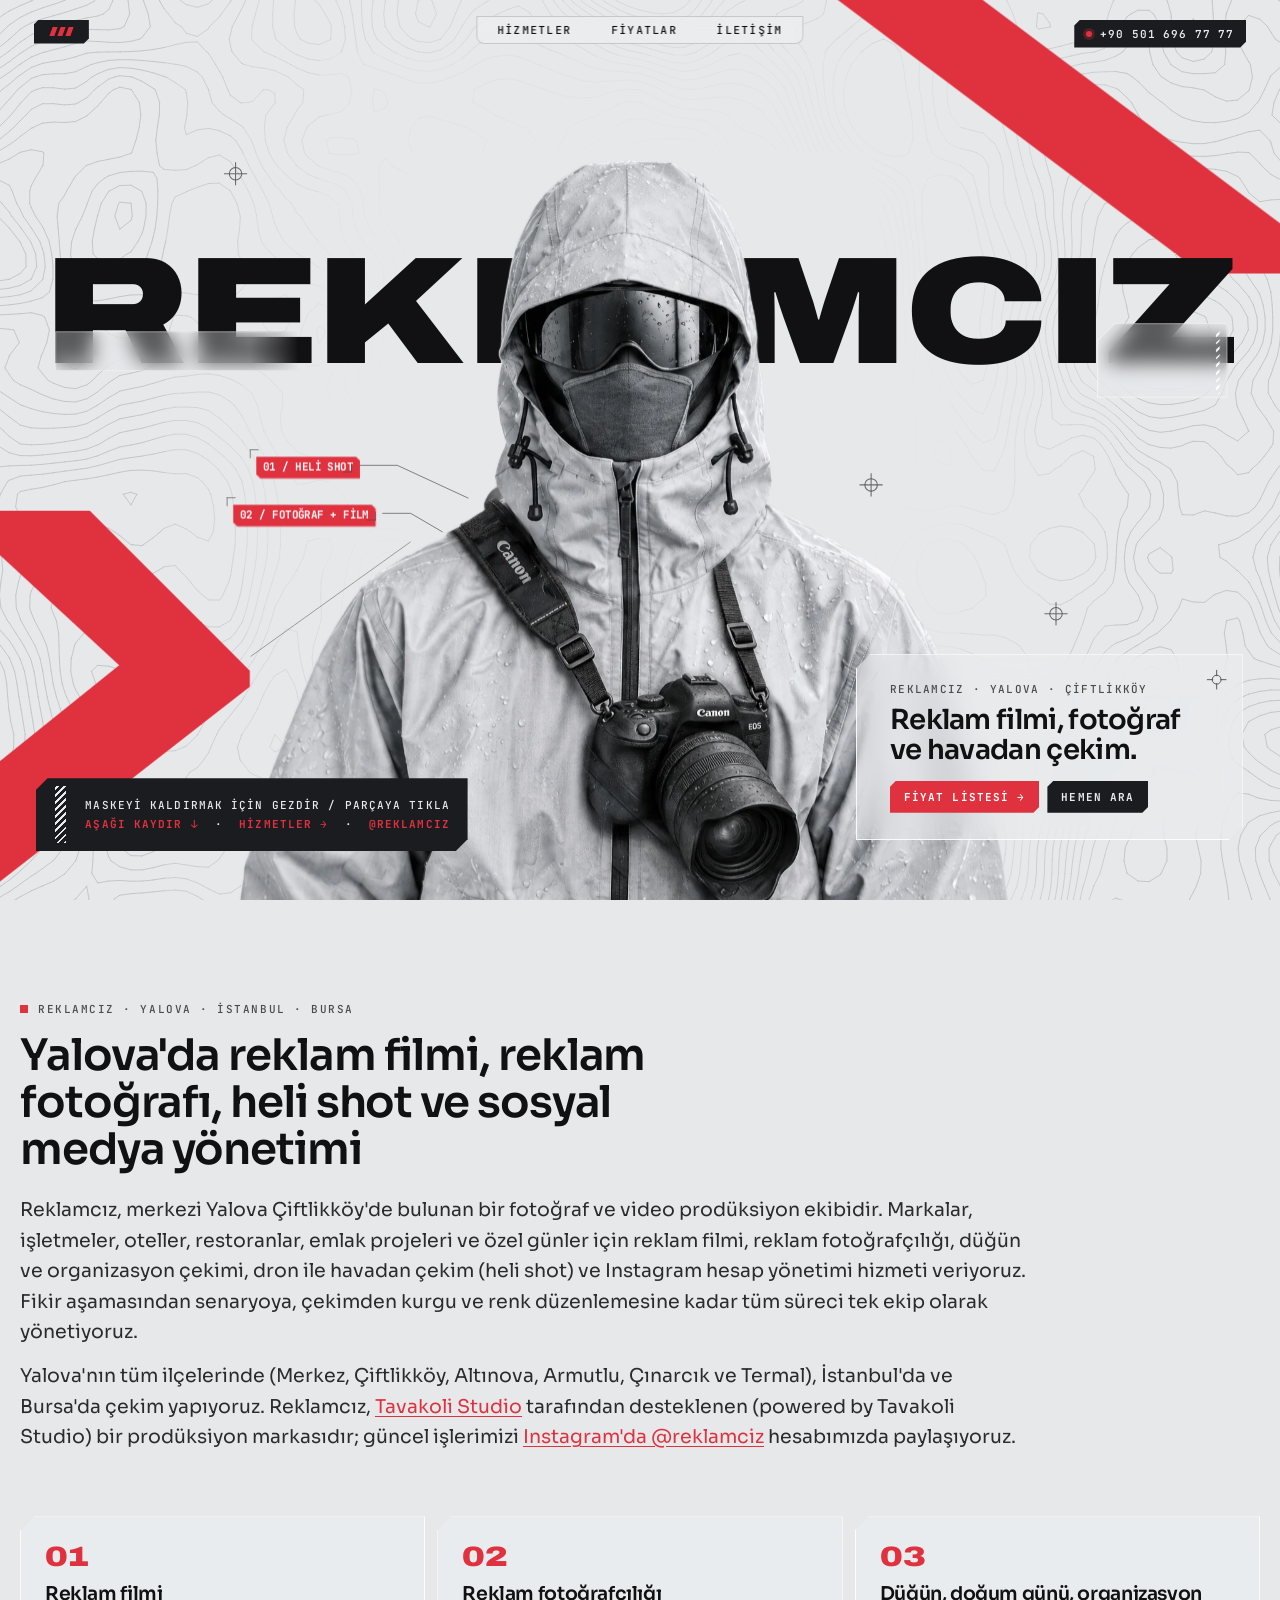
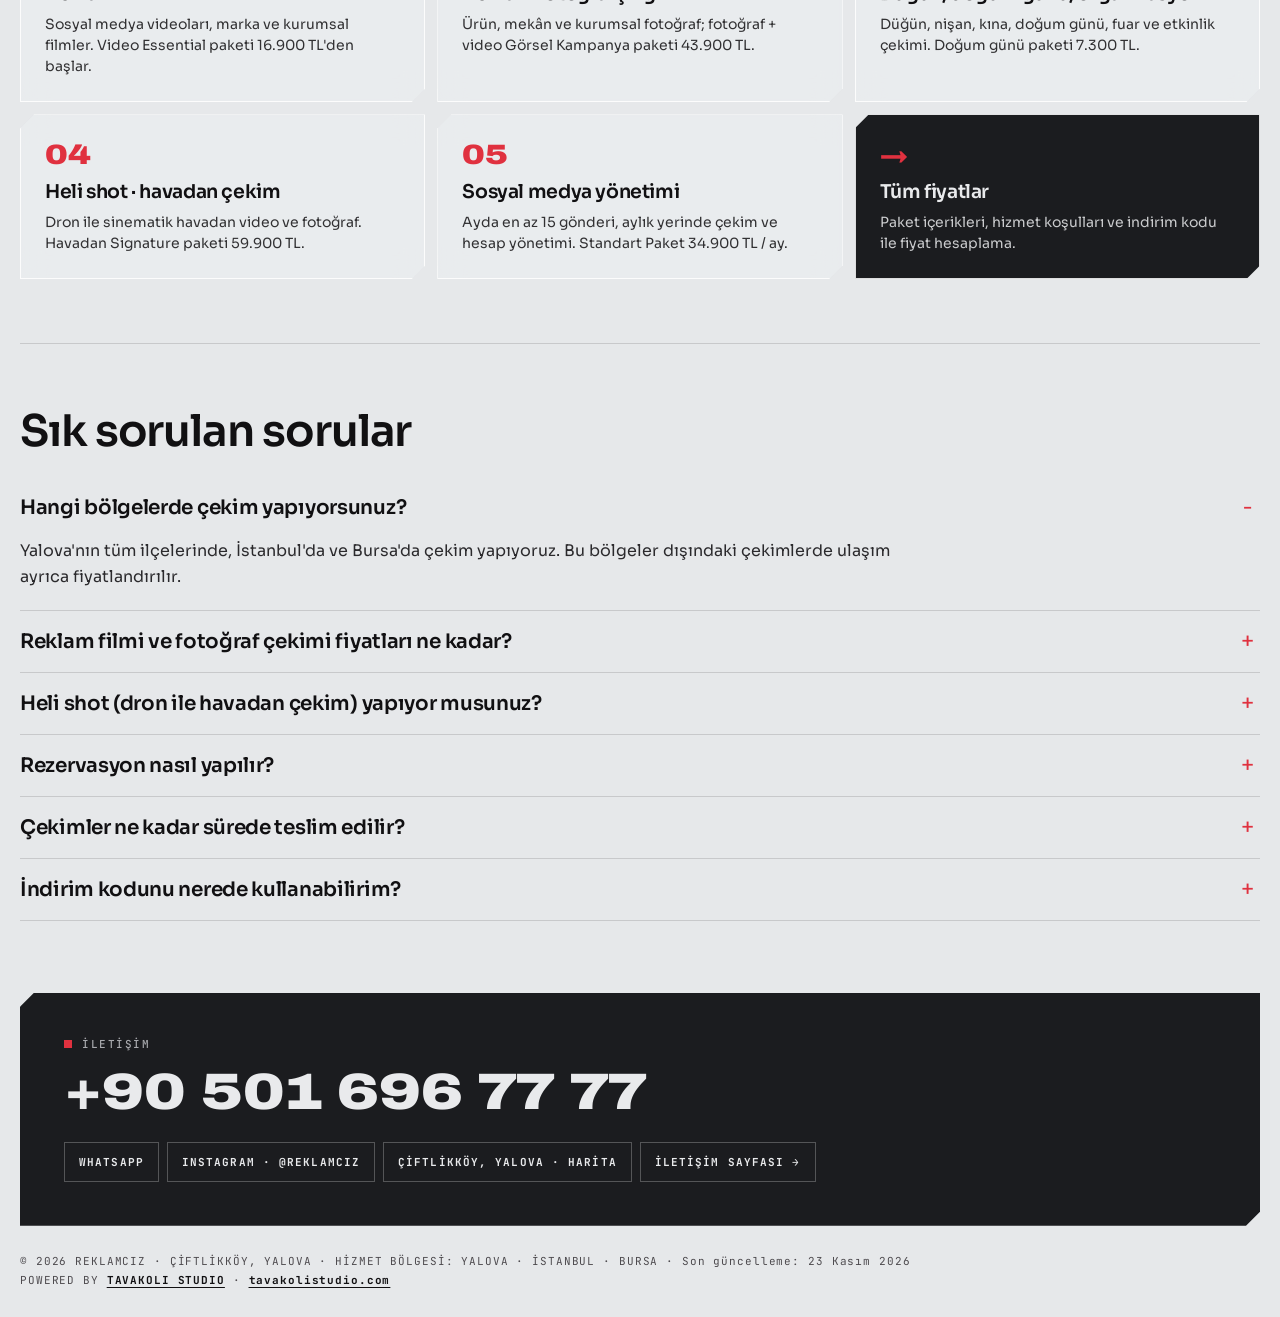
==== commit a4595337: "Prices: birthday 7.300 TL, other packages slightly reduced Co-Authored-By: Claude Opus 5.5 <noreply@" ====
--- a/index.html
+++ b/index.html
@@ -21,14 +21,14 @@
 <meta property="og:image:width" content="1200">
 <meta property="og:image:height" content="630">
 <meta property="og:image:alt" content="Reklamcız — reklam filmi, fotoğraf ve havadan çekim, Yalova">
-<meta property="article:modified_time" content="2026-11-22T00:00:00+03:00">
+<meta property="article:modified_time" content="2026-11-23T00:00:00+03:00">
 <meta name="twitter:card" content="summary_large_image">
 <meta name="twitter:title" content="Reklamcız — Yalova Reklam Filmi, Fotoğraf ve Heli Shot">
 <meta name="twitter:description" content="Yalova, İstanbul ve Bursa'da reklam filmi, reklam fotoğrafçılığı, düğün ve organizasyon çekimi, heli shot havadan çekim. Bizi arayın: +90 501 696 77 77">
 <meta name="twitter:image" content="https://reklamciz.tavakolistudio.workers.dev/assets/og.jpg">
 <meta name="geo.region" content="TR-77">
 <meta name="geo.placename" content="Çiftlikköy, Yalova">
-<script type="application/ld+json">{"@context":"https://schema.org","@graph":[{"@type":["ProfessionalService","LocalBusiness"],"@id":"https://reklamciz.tavakolistudio.workers.dev/#business","name":"Reklamcız","alternateName":"Reklamciz","url":"https://reklamciz.tavakolistudio.workers.dev/","image":"https://reklamciz.tavakolistudio.workers.dev/assets/og.jpg","logo":"https://reklamciz.tavakolistudio.workers.dev/assets/favicon.svg","description":"Yalova Çiftlikköy merkezli reklam filmi, reklam fotoğrafçılığı, düğün ve organizasyon çekimi, heli shot havadan çekim ve sosyal medya yönetimi.","telephone":"+90 501 696 77 77","priceRange":"12.000 TL – 116.000 TL","currenciesAccepted":"TRY","address":{"@type":"PostalAddress","addressLocality":"Çiftlikköy","addressRegion":"Yalova","addressCountry":"TR"},"geo":{"@type":"GeoCoordinates","latitude":40.6603,"longitude":29.3239},"areaServed":[{"@type":"AdministrativeArea","name":"Yalova"},{"@type":"City","name":"İstanbul"},{"@type":"City","name":"Bursa"}],"sameAs":["https://tavakolistudio.com","https://www.instagram.com/reklamciz/"],"contactPoint":{"@type":"ContactPoint","telephone":"+90 501 696 77 77","contactType":"customer service","availableLanguage":["Turkish"]},"knowsAbout":["Reklam filmi","Reklam fotoğrafçılığı","Düğün çekimi","Doğum günü çekimi","Dron çekimi","Heli shot","Sosyal medya yönetimi"],"parentOrganization":{"@type":"Organization","name":"Tavakoli Studio","url":"https://tavakolistudio.com"}},{"@type":"WebSite","@id":"https://reklamciz.tavakolistudio.workers.dev/#website","url":"https://reklamciz.tavakolistudio.workers.dev/","name":"Reklamcız","inLanguage":"tr-TR","publisher":{"@id":"https://reklamciz.tavakolistudio.workers.dev/#business"}},{"@type":"WebPage","@id":"https://reklamciz.tavakolistudio.workers.dev/#webpage","url":"https://reklamciz.tavakolistudio.workers.dev/","name":"Reklamcız — Yalova Reklam Filmi, Fotoğraf ve Heli Shot","description":"Yalova, İstanbul ve Bursa'da reklam filmi, reklam fotoğrafçılığı, düğün ve organizasyon çekimi, heli shot havadan çekim. Bizi arayın: +90 501 696 77 77","inLanguage":"tr-TR","isPartOf":{"@id":"https://reklamciz.tavakolistudio.workers.dev/#website"},"about":{"@id":"https://reklamciz.tavakolistudio.workers.dev/#business"},"datePublished":"2026-11-22","dateModified":"2026-11-22","primaryImageOfPage":"https://reklamciz.tavakolistudio.workers.dev/assets/og.jpg"},{"@type":"FAQPage","@id":"https://reklamciz.tavakolistudio.workers.dev/#faq","mainEntity":[{"@type":"Question","name":"Hangi bölgelerde çekim yapıyorsunuz?","acceptedAnswer":{"@type":"Answer","text":"Yalova'nın tüm ilçelerinde, İstanbul'da ve Bursa'da çekim yapıyoruz. Bu bölgeler dışındaki çekimlerde ulaşım ayrıca fiyatlandırılır."}},{"@type":"Question","name":"Reklam filmi ve fotoğraf çekimi fiyatları ne kadar?","acceptedAnswer":{"@type":"Answer","text":"Video Essential 17.500 TL, Marka Filmi 33.000 TL, Görsel Kampanya (fotoğraf + video) 45.500 TL, Havadan Signature 63.000 TL'dir. Doğum günü çekimi 12.000 TL, sosyal medya yönetimi aylık 36.000 TL'dir."}},{"@type":"Question","name":"Heli shot (dron ile havadan çekim) yapıyor musunuz?","acceptedAnswer":{"@type":"Answer","text":"Evet. Emlak, otel, tesis, düğün ve etkinlikler için dron ile 4K havadan video ve fotoğraf çekiyoruz. Havadan çekim hava koşullarına ve bölge izinlerine bağlıdır."}},{"@type":"Question","name":"Rezervasyon nasıl yapılır?","acceptedAnswer":{"@type":"Answer","text":"Bizi +90 501 696 77 77 numarasından arayabilir veya WhatsApp üzerinden yazabilirsiniz. Proje rezervasyonu %50 kapora ile kesinleşir."}},{"@type":"Question","name":"Çekimler ne kadar sürede teslim edilir?","acceptedAnswer":{"@type":"Answer","text":"Video Essential 7 iş günü, Marka Filmi ve Görsel Kampanya 10–14 iş günü, Havadan Signature 14 iş günü içinde teslim edilir. Fuar paketlerinde hızlı günlük teslim vardır."}},{"@type":"Question","name":"İndirim kodunu nerede kullanabilirim?","acceptedAnswer":{"@type":"Answer","text":"Fiyatlar sayfasında her paketin altındaki kutuya kodunuzu yazıp “Kodu uygula” butonuna basın; indirimli fiyat anında görünür."}}]},{"@type":"ItemList","name":"Reklamcız hizmetleri","itemListElement":[{"@type":"ListItem","position":1,"item":{"@type":"Service","name":"Reklam filmi","url":"https://reklamciz.tavakolistudio.workers.dev/hizmetler#reklam-filmi","provider":{"@id":"https://reklamciz.tavakolistudio.workers.dev/#business"},"areaServed":["Yalova","İstanbul","Bursa"]}},{"@type":"ListItem","position":2,"item":{"@type":"Service","name":"Reklam fotoğrafçılığı","url":"https://reklamciz.tavakolistudio.workers.dev/hizmetler#reklam-fotografi","provider":{"@id":"https://reklamciz.tavakolistudio.workers.dev/#business"},"areaServed":["Yalova","İstanbul","Bursa"]}},{"@type":"ListItem","position":3,"item":{"@type":"Service","name":"Düğün, doğum günü ve organizasyon çekimi","url":"https://reklamciz.tavakolistudio.workers.dev/hizmetler#dugun-organizasyon","provider":{"@id":"https://reklamciz.tavakolistudio.workers.dev/#business"},"areaServed":["Yalova","İstanbul","Bursa"]}},{"@type":"ListItem","position":4,"item":{"@type":"Service","name":"Heli shot · dron ile havadan çekim","url":"https://reklamciz.tavakolistudio.workers.dev/hizmetler#heli-shot","provider":{"@id":"https://reklamciz.tavakolistudio.workers.dev/#business"},"areaServed":["Yalova","İstanbul","Bursa"]}},{"@type":"ListItem","position":5,"item":{"@type":"Service","name":"Sosyal medya yönetimi","url":"https://reklamciz.tavakolistudio.workers.dev/hizmetler#sosyal-medya","provider":{"@id":"https://reklamciz.tavakolistudio.workers.dev/#business"},"areaServed":["Yalova","İstanbul","Bursa"]}}]}]}</script>
+<script type="application/ld+json">{"@context":"https://schema.org","@graph":[{"@type":["ProfessionalService","LocalBusiness"],"@id":"https://reklamciz.tavakolistudio.workers.dev/#business","name":"Reklamcız","alternateName":"Reklamciz","url":"https://reklamciz.tavakolistudio.workers.dev/","image":"https://reklamciz.tavakolistudio.workers.dev/assets/og.jpg","logo":"https://reklamciz.tavakolistudio.workers.dev/assets/favicon.svg","description":"Yalova Çiftlikköy merkezli reklam filmi, reklam fotoğrafçılığı, düğün ve organizasyon çekimi, heli shot havadan çekim ve sosyal medya yönetimi.","telephone":"+90 501 696 77 77","priceRange":"7.300 TL – 109.900 TL","currenciesAccepted":"TRY","address":{"@type":"PostalAddress","addressLocality":"Çiftlikköy","addressRegion":"Yalova","addressCountry":"TR"},"geo":{"@type":"GeoCoordinates","latitude":40.6603,"longitude":29.3239},"areaServed":[{"@type":"AdministrativeArea","name":"Yalova"},{"@type":"City","name":"İstanbul"},{"@type":"City","name":"Bursa"}],"sameAs":["https://tavakolistudio.com","https://www.instagram.com/reklamciz/"],"contactPoint":{"@type":"ContactPoint","telephone":"+90 501 696 77 77","contactType":"customer service","availableLanguage":["Turkish"]},"knowsAbout":["Reklam filmi","Reklam fotoğrafçılığı","Düğün çekimi","Doğum günü çekimi","Dron çekimi","Heli shot","Sosyal medya yönetimi"],"parentOrganization":{"@type":"Organization","name":"Tavakoli Studio","url":"https://tavakolistudio.com"}},{"@type":"WebSite","@id":"https://reklamciz.tavakolistudio.workers.dev/#website","url":"https://reklamciz.tavakolistudio.workers.dev/","name":"Reklamcız","inLanguage":"tr-TR","publisher":{"@id":"https://reklamciz.tavakolistudio.workers.dev/#business"}},{"@type":"WebPage","@id":"https://reklamciz.tavakolistudio.workers.dev/#webpage","url":"https://reklamciz.tavakolistudio.workers.dev/","name":"Reklamcız — Yalova Reklam Filmi, Fotoğraf ve Heli Shot","description":"Yalova, İstanbul ve Bursa'da reklam filmi, reklam fotoğrafçılığı, düğün ve organizasyon çekimi, heli shot havadan çekim. Bizi arayın: +90 501 696 77 77","inLanguage":"tr-TR","isPartOf":{"@id":"https://reklamciz.tavakolistudio.workers.dev/#website"},"about":{"@id":"https://reklamciz.tavakolistudio.workers.dev/#business"},"datePublished":"2026-11-22","dateModified":"2026-11-23","primaryImageOfPage":"https://reklamciz.tavakolistudio.workers.dev/assets/og.jpg"},{"@type":"FAQPage","@id":"https://reklamciz.tavakolistudio.workers.dev/#faq","mainEntity":[{"@type":"Question","name":"Hangi bölgelerde çekim yapıyorsunuz?","acceptedAnswer":{"@type":"Answer","text":"Yalova'nın tüm ilçelerinde, İstanbul'da ve Bursa'da çekim yapıyoruz. Bu bölgeler dışındaki çekimlerde ulaşım ayrıca fiyatlandırılır."}},{"@type":"Question","name":"Reklam filmi ve fotoğraf çekimi fiyatları ne kadar?","acceptedAnswer":{"@type":"Answer","text":"Video Essential 16.900 TL, Marka Filmi 31.900 TL, Görsel Kampanya (fotoğraf + video) 43.900 TL, Havadan Signature 59.900 TL'dir. Doğum günü çekimi 7.300 TL, sosyal medya yönetimi aylık 34.900 TL'dir."}},{"@type":"Question","name":"Heli shot (dron ile havadan çekim) yapıyor musunuz?","acceptedAnswer":{"@type":"Answer","text":"Evet. Emlak, otel, tesis, düğün ve etkinlikler için dron ile 4K havadan video ve fotoğraf çekiyoruz. Havadan çekim hava koşullarına ve bölge izinlerine bağlıdır."}},{"@type":"Question","name":"Rezervasyon nasıl yapılır?","acceptedAnswer":{"@type":"Answer","text":"Bizi +90 501 696 77 77 numarasından arayabilir veya WhatsApp üzerinden yazabilirsiniz. Proje rezervasyonu %50 kapora ile kesinleşir."}},{"@type":"Question","name":"Çekimler ne kadar sürede teslim edilir?","acceptedAnswer":{"@type":"Answer","text":"Video Essential 7 iş günü, Marka Filmi ve Görsel Kampanya 10–14 iş günü, Havadan Signature 14 iş günü içinde teslim edilir. Fuar paketlerinde hızlı günlük teslim vardır."}},{"@type":"Question","name":"İndirim kodunu nerede kullanabilirim?","acceptedAnswer":{"@type":"Answer","text":"Fiyatlar sayfasında her paketin altındaki kutuya kodunuzu yazıp “Kodu uygula” butonuna basın; indirimli fiyat anında görünür."}}]},{"@type":"ItemList","name":"Reklamcız hizmetleri","itemListElement":[{"@type":"ListItem","position":1,"item":{"@type":"Service","name":"Reklam filmi","url":"https://reklamciz.tavakolistudio.workers.dev/hizmetler#reklam-filmi","provider":{"@id":"https://reklamciz.tavakolistudio.workers.dev/#business"},"areaServed":["Yalova","İstanbul","Bursa"]}},{"@type":"ListItem","position":2,"item":{"@type":"Service","name":"Reklam fotoğrafçılığı","url":"https://reklamciz.tavakolistudio.workers.dev/hizmetler#reklam-fotografi","provider":{"@id":"https://reklamciz.tavakolistudio.workers.dev/#business"},"areaServed":["Yalova","İstanbul","Bursa"]}},{"@type":"ListItem","position":3,"item":{"@type":"Service","name":"Düğün, doğum günü ve organizasyon çekimi","url":"https://reklamciz.tavakolistudio.workers.dev/hizmetler#dugun-organizasyon","provider":{"@id":"https://reklamciz.tavakolistudio.workers.dev/#business"},"areaServed":["Yalova","İstanbul","Bursa"]}},{"@type":"ListItem","position":4,"item":{"@type":"Service","name":"Heli shot · dron ile havadan çekim","url":"https://reklamciz.tavakolistudio.workers.dev/hizmetler#heli-shot","provider":{"@id":"https://reklamciz.tavakolistudio.workers.dev/#business"},"areaServed":["Yalova","İstanbul","Bursa"]}},{"@type":"ListItem","position":5,"item":{"@type":"Service","name":"Sosyal medya yönetimi","url":"https://reklamciz.tavakolistudio.workers.dev/hizmetler#sosyal-medya","provider":{"@id":"https://reklamciz.tavakolistudio.workers.dev/#business"},"areaServed":["Yalova","İstanbul","Bursa"]}}]}]}</script>
 <!--/seo-->
 <link rel="preconnect" href="https://fonts.googleapis.com">
 <link rel="preconnect" href="https://fonts.gstatic.com" crossorigin>
@@ -315,18 +315,18 @@
     </section>
 
     <section class="hi-grid" aria-label="Hizmetlerimiz">
-      <a class="hi-card" href="/hizmetler#reklam-filmi"><span class="hi-n">01</span><h3>Reklam filmi</h3><p>Sosyal medya videoları, marka ve kurumsal filmler. Video Essential paketi 17.500 TL'den başlar.</p></a>
-      <a class="hi-card" href="/hizmetler#reklam-fotografi"><span class="hi-n">02</span><h3>Reklam fotoğrafçılığı</h3><p>Ürün, mekân ve kurumsal fotoğraf; fotoğraf + video Görsel Kampanya paketi 45.500 TL.</p></a>
-      <a class="hi-card" href="/hizmetler#dugun-organizasyon"><span class="hi-n">03</span><h3>Düğün, doğum günü, organizasyon</h3><p>Düğün, nişan, kına, doğum günü, fuar ve etkinlik çekimi. Doğum günü paketi 12.000 TL.</p></a>
-      <a class="hi-card" href="/hizmetler#heli-shot"><span class="hi-n">04</span><h3>Heli shot · havadan çekim</h3><p>Dron ile sinematik havadan video ve fotoğraf. Havadan Signature paketi 63.000 TL.</p></a>
-      <a class="hi-card" href="/hizmetler#sosyal-medya"><span class="hi-n">05</span><h3>Sosyal medya yönetimi</h3><p>Ayda en az 15 gönderi, aylık yerinde çekim ve hesap yönetimi. Standart Paket 36.000 TL / ay.</p></a>
+      <a class="hi-card" href="/hizmetler#reklam-filmi"><span class="hi-n">01</span><h3>Reklam filmi</h3><p>Sosyal medya videoları, marka ve kurumsal filmler. Video Essential paketi 16.900 TL'den başlar.</p></a>
+      <a class="hi-card" href="/hizmetler#reklam-fotografi"><span class="hi-n">02</span><h3>Reklam fotoğrafçılığı</h3><p>Ürün, mekân ve kurumsal fotoğraf; fotoğraf + video Görsel Kampanya paketi 43.900 TL.</p></a>
+      <a class="hi-card" href="/hizmetler#dugun-organizasyon"><span class="hi-n">03</span><h3>Düğün, doğum günü, organizasyon</h3><p>Düğün, nişan, kına, doğum günü, fuar ve etkinlik çekimi. Doğum günü paketi 7.300 TL.</p></a>
+      <a class="hi-card" href="/hizmetler#heli-shot"><span class="hi-n">04</span><h3>Heli shot · havadan çekim</h3><p>Dron ile sinematik havadan video ve fotoğraf. Havadan Signature paketi 59.900 TL.</p></a>
+      <a class="hi-card" href="/hizmetler#sosyal-medya"><span class="hi-n">05</span><h3>Sosyal medya yönetimi</h3><p>Ayda en az 15 gönderi, aylık yerinde çekim ve hesap yönetimi. Standart Paket 34.900 TL / ay.</p></a>
       <a class="hi-card hi-dark" href="/fiyatlar"><span class="hi-n">→</span><h3>Tüm fiyatlar</h3><p>Paket içerikleri, hizmet koşulları ve indirim kodu ile fiyat hesaplama.</p></a>
     </section>
 
     <section class="hi-faq" aria-labelledby="sss">
       <h2 id="sss">Sık sorulan sorular</h2>
       <details open><summary><h3>Hangi bölgelerde çekim yapıyorsunuz?</h3></summary><p>Yalova'nın tüm ilçelerinde, İstanbul'da ve Bursa'da çekim yapıyoruz. Bu bölgeler dışındaki çekimlerde ulaşım ayrıca fiyatlandırılır.</p></details>
-      <details><summary><h3>Reklam filmi ve fotoğraf çekimi fiyatları ne kadar?</h3></summary><p>Video Essential 17.500 TL, Marka Filmi 33.000 TL, Görsel Kampanya (fotoğraf + video) 45.500 TL, Havadan Signature 63.000 TL'dir. Doğum günü çekimi 12.000 TL, sosyal medya yönetimi aylık 36.000 TL'dir. Güncel liste <a href="/fiyatlar">Fiyatlar</a> sayfasındadır.</p></details>
+      <details><summary><h3>Reklam filmi ve fotoğraf çekimi fiyatları ne kadar?</h3></summary><p>Video Essential 16.900 TL, Marka Filmi 31.900 TL, Görsel Kampanya (fotoğraf + video) 43.900 TL, Havadan Signature 59.900 TL'dir. Doğum günü çekimi 7.300 TL, sosyal medya yönetimi aylık 34.900 TL'dir. Güncel liste <a href="/fiyatlar">Fiyatlar</a> sayfasındadır.</p></details>
       <details><summary><h3>Heli shot (dron ile havadan çekim) yapıyor musunuz?</h3></summary><p>Evet. Emlak, otel, tesis, düğün ve etkinlikler için dron ile 4K havadan video ve fotoğraf çekiyoruz. Havadan çekim hava koşullarına ve bölge izinlerine bağlıdır.</p></details>
       <details><summary><h3>Rezervasyon nasıl yapılır?</h3></summary><p>Bizi <a href="tel:+905016967777">+90 501 696 77 77</a> numarasından arayabilir veya <a href="https://wa.me/905016967777" target="_blank" rel="noopener">WhatsApp</a> üzerinden yazabilirsiniz. Proje rezervasyonu %50 kapora ile kesinleşir.</p></details>
       <details><summary><h3>Çekimler ne kadar sürede teslim edilir?</h3></summary><p>Pakete göre değişir: Video Essential 7 iş günü, Marka Filmi ve Görsel Kampanya 10–14 iş günü, Havadan Signature 14 iş günü içinde teslim edilir. Fuar paketlerinde hızlı günlük teslim vardır.</p></details>
@@ -342,7 +342,7 @@
         <a href="/iletisim">İLETİŞİM SAYFASI →</a>
       </div>
     </section>
-    <p class="hi-foot">© 2026 REKLAMCIZ · ÇİFTLİKKÖY, YALOVA · HİZMET BÖLGESİ: YALOVA · İSTANBUL · BURSA · <time datetime="2026-11-22">Son güncelleme: 22 Kasım 2026</time><br>POWERED BY <a class="pb" href="https://tavakolistudio.com" target="_blank" rel="noopener">TAVAKOLI STUDIO</a> · <a class="pb" href="https://tavakolistudio.com" target="_blank" rel="noopener">tavakolistudio.com</a></p>
+    <p class="hi-foot">© 2026 REKLAMCIZ · ÇİFTLİKKÖY, YALOVA · HİZMET BÖLGESİ: YALOVA · İSTANBUL · BURSA · <time datetime="2026-11-23">Son güncelleme: 23 Kasım 2026</time><br>POWERED BY <a class="pb" href="https://tavakolistudio.com" target="_blank" rel="noopener">TAVAKOLI STUDIO</a> · <a class="pb" href="https://tavakolistudio.com" target="_blank" rel="noopener">tavakolistudio.com</a></p>
   </div>
 </main>
 
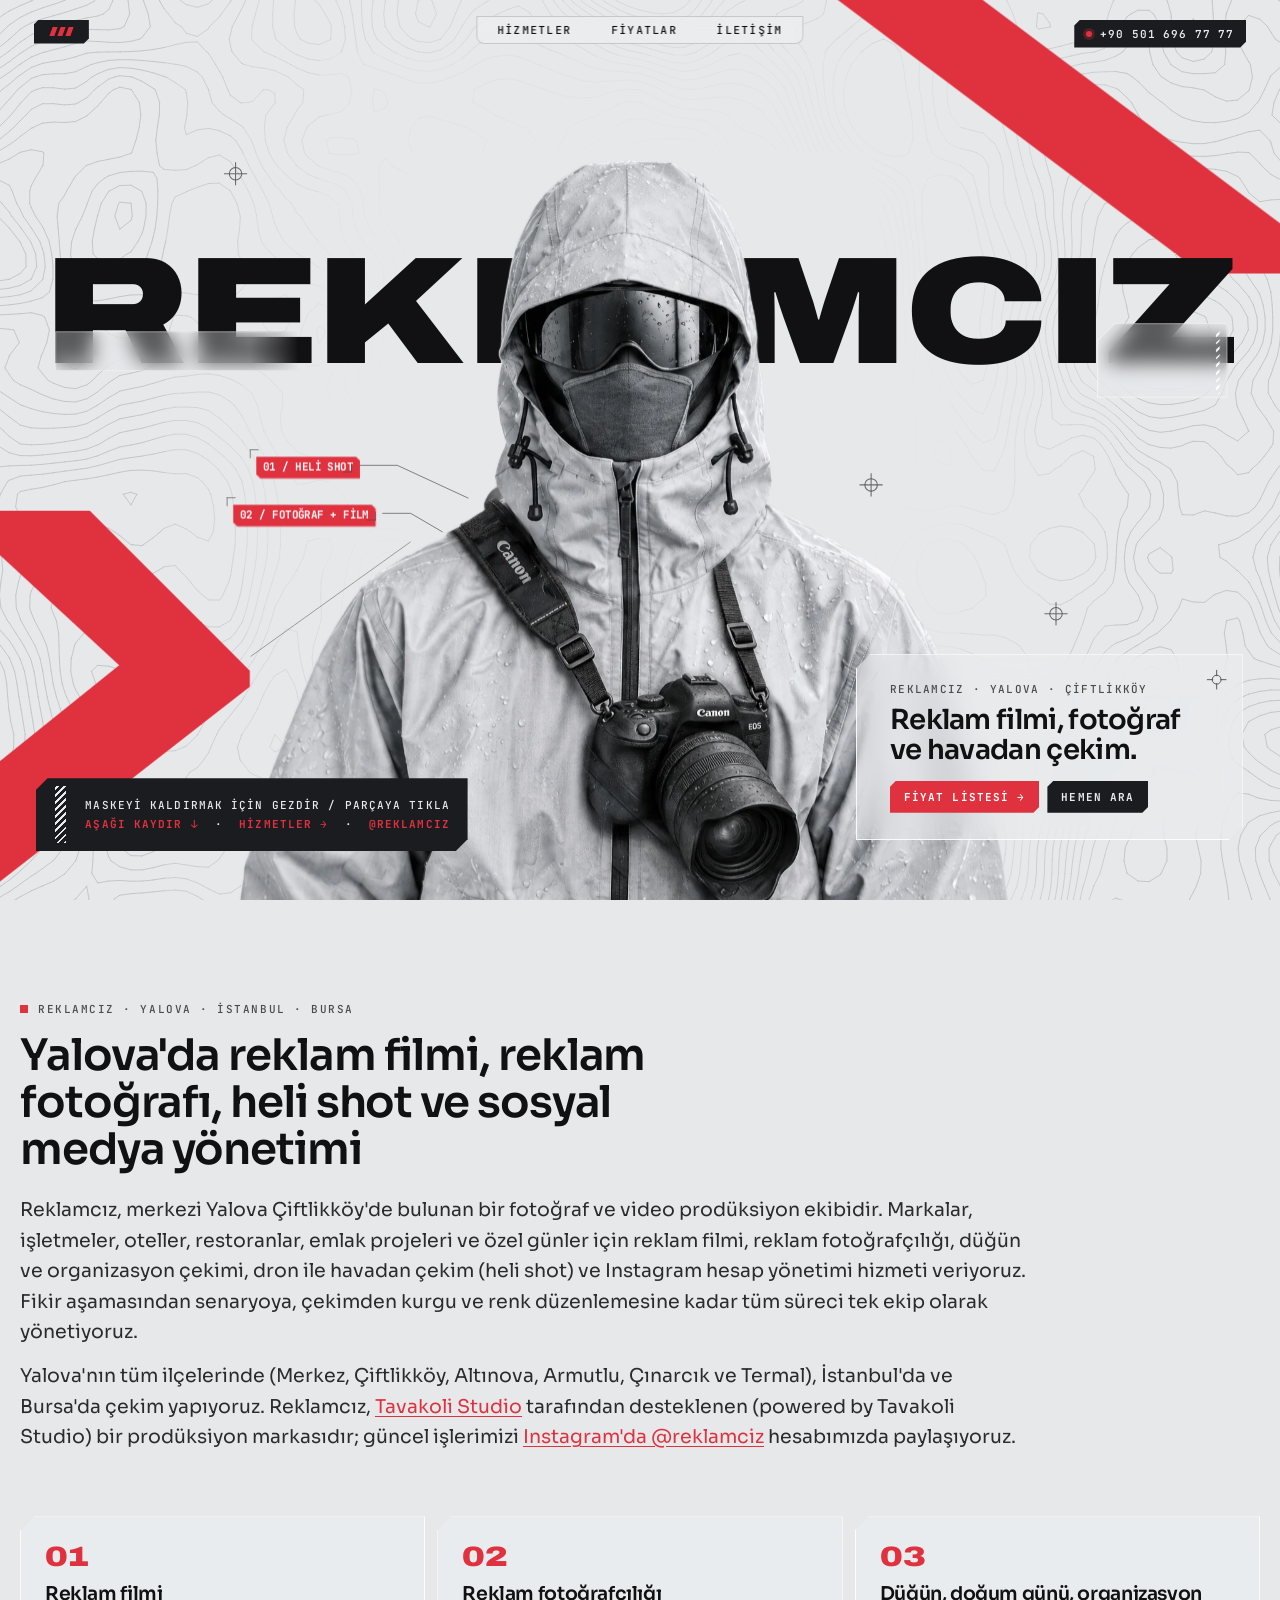
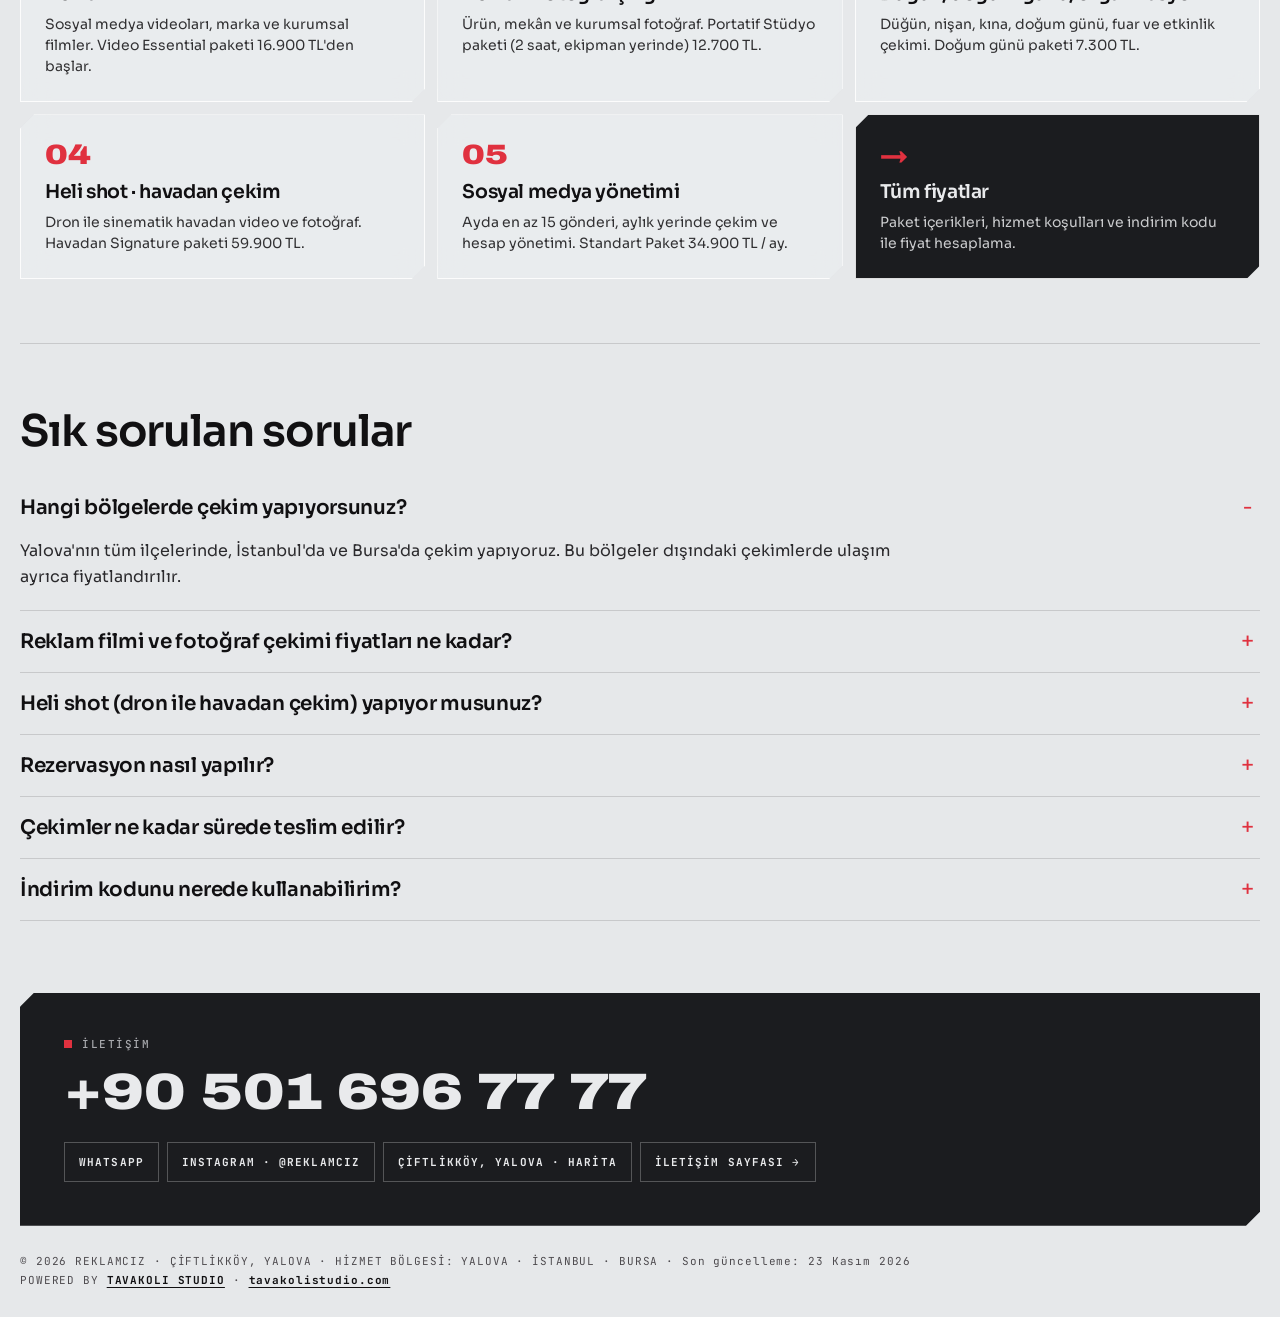
==== commit 9394158d: "Add Portatif Stüdyo package (12.700 TL) Co-Authored-By: Claude Opus 5.5 <noreply@anthropic.com>" ====
--- a/index.html
+++ b/index.html
@@ -28,7 +28,7 @@
 <meta name="twitter:image" content="https://reklamciz.tavakolistudio.workers.dev/assets/og.jpg">
 <meta name="geo.region" content="TR-77">
 <meta name="geo.placename" content="Çiftlikköy, Yalova">
-<script type="application/ld+json">{"@context":"https://schema.org","@graph":[{"@type":["ProfessionalService","LocalBusiness"],"@id":"https://reklamciz.tavakolistudio.workers.dev/#business","name":"Reklamcız","alternateName":"Reklamciz","url":"https://reklamciz.tavakolistudio.workers.dev/","image":"https://reklamciz.tavakolistudio.workers.dev/assets/og.jpg","logo":"https://reklamciz.tavakolistudio.workers.dev/assets/favicon.svg","description":"Yalova Çiftlikköy merkezli reklam filmi, reklam fotoğrafçılığı, düğün ve organizasyon çekimi, heli shot havadan çekim ve sosyal medya yönetimi.","telephone":"+90 501 696 77 77","priceRange":"7.300 TL – 109.900 TL","currenciesAccepted":"TRY","address":{"@type":"PostalAddress","addressLocality":"Çiftlikköy","addressRegion":"Yalova","addressCountry":"TR"},"geo":{"@type":"GeoCoordinates","latitude":40.6603,"longitude":29.3239},"areaServed":[{"@type":"AdministrativeArea","name":"Yalova"},{"@type":"City","name":"İstanbul"},{"@type":"City","name":"Bursa"}],"sameAs":["https://tavakolistudio.com","https://www.instagram.com/reklamciz/"],"contactPoint":{"@type":"ContactPoint","telephone":"+90 501 696 77 77","contactType":"customer service","availableLanguage":["Turkish"]},"knowsAbout":["Reklam filmi","Reklam fotoğrafçılığı","Düğün çekimi","Doğum günü çekimi","Dron çekimi","Heli shot","Sosyal medya yönetimi"],"parentOrganization":{"@type":"Organization","name":"Tavakoli Studio","url":"https://tavakolistudio.com"}},{"@type":"WebSite","@id":"https://reklamciz.tavakolistudio.workers.dev/#website","url":"https://reklamciz.tavakolistudio.workers.dev/","name":"Reklamcız","inLanguage":"tr-TR","publisher":{"@id":"https://reklamciz.tavakolistudio.workers.dev/#business"}},{"@type":"WebPage","@id":"https://reklamciz.tavakolistudio.workers.dev/#webpage","url":"https://reklamciz.tavakolistudio.workers.dev/","name":"Reklamcız — Yalova Reklam Filmi, Fotoğraf ve Heli Shot","description":"Yalova, İstanbul ve Bursa'da reklam filmi, reklam fotoğrafçılığı, düğün ve organizasyon çekimi, heli shot havadan çekim. Bizi arayın: +90 501 696 77 77","inLanguage":"tr-TR","isPartOf":{"@id":"https://reklamciz.tavakolistudio.workers.dev/#website"},"about":{"@id":"https://reklamciz.tavakolistudio.workers.dev/#business"},"datePublished":"2026-11-22","dateModified":"2026-11-23","primaryImageOfPage":"https://reklamciz.tavakolistudio.workers.dev/assets/og.jpg"},{"@type":"FAQPage","@id":"https://reklamciz.tavakolistudio.workers.dev/#faq","mainEntity":[{"@type":"Question","name":"Hangi bölgelerde çekim yapıyorsunuz?","acceptedAnswer":{"@type":"Answer","text":"Yalova'nın tüm ilçelerinde, İstanbul'da ve Bursa'da çekim yapıyoruz. Bu bölgeler dışındaki çekimlerde ulaşım ayrıca fiyatlandırılır."}},{"@type":"Question","name":"Reklam filmi ve fotoğraf çekimi fiyatları ne kadar?","acceptedAnswer":{"@type":"Answer","text":"Video Essential 16.900 TL, Marka Filmi 31.900 TL, Görsel Kampanya (fotoğraf + video) 43.900 TL, Havadan Signature 59.900 TL'dir. Doğum günü çekimi 7.300 TL, sosyal medya yönetimi aylık 34.900 TL'dir."}},{"@type":"Question","name":"Heli shot (dron ile havadan çekim) yapıyor musunuz?","acceptedAnswer":{"@type":"Answer","text":"Evet. Emlak, otel, tesis, düğün ve etkinlikler için dron ile 4K havadan video ve fotoğraf çekiyoruz. Havadan çekim hava koşullarına ve bölge izinlerine bağlıdır."}},{"@type":"Question","name":"Rezervasyon nasıl yapılır?","acceptedAnswer":{"@type":"Answer","text":"Bizi +90 501 696 77 77 numarasından arayabilir veya WhatsApp üzerinden yazabilirsiniz. Proje rezervasyonu %50 kapora ile kesinleşir."}},{"@type":"Question","name":"Çekimler ne kadar sürede teslim edilir?","acceptedAnswer":{"@type":"Answer","text":"Video Essential 7 iş günü, Marka Filmi ve Görsel Kampanya 10–14 iş günü, Havadan Signature 14 iş günü içinde teslim edilir. Fuar paketlerinde hızlı günlük teslim vardır."}},{"@type":"Question","name":"İndirim kodunu nerede kullanabilirim?","acceptedAnswer":{"@type":"Answer","text":"Fiyatlar sayfasında her paketin altındaki kutuya kodunuzu yazıp “Kodu uygula” butonuna basın; indirimli fiyat anında görünür."}}]},{"@type":"ItemList","name":"Reklamcız hizmetleri","itemListElement":[{"@type":"ListItem","position":1,"item":{"@type":"Service","name":"Reklam filmi","url":"https://reklamciz.tavakolistudio.workers.dev/hizmetler#reklam-filmi","provider":{"@id":"https://reklamciz.tavakolistudio.workers.dev/#business"},"areaServed":["Yalova","İstanbul","Bursa"]}},{"@type":"ListItem","position":2,"item":{"@type":"Service","name":"Reklam fotoğrafçılığı","url":"https://reklamciz.tavakolistudio.workers.dev/hizmetler#reklam-fotografi","provider":{"@id":"https://reklamciz.tavakolistudio.workers.dev/#business"},"areaServed":["Yalova","İstanbul","Bursa"]}},{"@type":"ListItem","position":3,"item":{"@type":"Service","name":"Düğün, doğum günü ve organizasyon çekimi","url":"https://reklamciz.tavakolistudio.workers.dev/hizmetler#dugun-organizasyon","provider":{"@id":"https://reklamciz.tavakolistudio.workers.dev/#business"},"areaServed":["Yalova","İstanbul","Bursa"]}},{"@type":"ListItem","position":4,"item":{"@type":"Service","name":"Heli shot · dron ile havadan çekim","url":"https://reklamciz.tavakolistudio.workers.dev/hizmetler#heli-shot","provider":{"@id":"https://reklamciz.tavakolistudio.workers.dev/#business"},"areaServed":["Yalova","İstanbul","Bursa"]}},{"@type":"ListItem","position":5,"item":{"@type":"Service","name":"Sosyal medya yönetimi","url":"https://reklamciz.tavakolistudio.workers.dev/hizmetler#sosyal-medya","provider":{"@id":"https://reklamciz.tavakolistudio.workers.dev/#business"},"areaServed":["Yalova","İstanbul","Bursa"]}}]}]}</script>
+<script type="application/ld+json">{"@context":"https://schema.org","@graph":[{"@type":["ProfessionalService","LocalBusiness"],"@id":"https://reklamciz.tavakolistudio.workers.dev/#business","name":"Reklamcız","alternateName":"Reklamciz","url":"https://reklamciz.tavakolistudio.workers.dev/","image":"https://reklamciz.tavakolistudio.workers.dev/assets/og.jpg","logo":"https://reklamciz.tavakolistudio.workers.dev/assets/favicon.svg","description":"Yalova Çiftlikköy merkezli reklam filmi, reklam fotoğrafçılığı, düğün ve organizasyon çekimi, heli shot havadan çekim ve sosyal medya yönetimi.","telephone":"+90 501 696 77 77","priceRange":"7.300 TL – 109.900 TL","currenciesAccepted":"TRY","address":{"@type":"PostalAddress","addressLocality":"Çiftlikköy","addressRegion":"Yalova","addressCountry":"TR"},"geo":{"@type":"GeoCoordinates","latitude":40.6603,"longitude":29.3239},"areaServed":[{"@type":"AdministrativeArea","name":"Yalova"},{"@type":"City","name":"İstanbul"},{"@type":"City","name":"Bursa"}],"sameAs":["https://tavakolistudio.com","https://www.instagram.com/reklamciz/"],"contactPoint":{"@type":"ContactPoint","telephone":"+90 501 696 77 77","contactType":"customer service","availableLanguage":["Turkish"]},"knowsAbout":["Reklam filmi","Reklam fotoğrafçılığı","Düğün çekimi","Doğum günü çekimi","Dron çekimi","Heli shot","Sosyal medya yönetimi"],"parentOrganization":{"@type":"Organization","name":"Tavakoli Studio","url":"https://tavakolistudio.com"}},{"@type":"WebSite","@id":"https://reklamciz.tavakolistudio.workers.dev/#website","url":"https://reklamciz.tavakolistudio.workers.dev/","name":"Reklamcız","inLanguage":"tr-TR","publisher":{"@id":"https://reklamciz.tavakolistudio.workers.dev/#business"}},{"@type":"WebPage","@id":"https://reklamciz.tavakolistudio.workers.dev/#webpage","url":"https://reklamciz.tavakolistudio.workers.dev/","name":"Reklamcız — Yalova Reklam Filmi, Fotoğraf ve Heli Shot","description":"Yalova, İstanbul ve Bursa'da reklam filmi, reklam fotoğrafçılığı, düğün ve organizasyon çekimi, heli shot havadan çekim. Bizi arayın: +90 501 696 77 77","inLanguage":"tr-TR","isPartOf":{"@id":"https://reklamciz.tavakolistudio.workers.dev/#website"},"about":{"@id":"https://reklamciz.tavakolistudio.workers.dev/#business"},"datePublished":"2026-11-22","dateModified":"2026-11-23","primaryImageOfPage":"https://reklamciz.tavakolistudio.workers.dev/assets/og.jpg"},{"@type":"FAQPage","@id":"https://reklamciz.tavakolistudio.workers.dev/#faq","mainEntity":[{"@type":"Question","name":"Hangi bölgelerde çekim yapıyorsunuz?","acceptedAnswer":{"@type":"Answer","text":"Yalova'nın tüm ilçelerinde, İstanbul'da ve Bursa'da çekim yapıyoruz. Bu bölgeler dışındaki çekimlerde ulaşım ayrıca fiyatlandırılır."}},{"@type":"Question","name":"Reklam filmi ve fotoğraf çekimi fiyatları ne kadar?","acceptedAnswer":{"@type":"Answer","text":"Video Essential 16.900 TL, Marka Filmi 31.900 TL, Portatif Stüdyo fotoğraf çekimi 12.700 TL, Görsel Kampanya (fotoğraf + video) 43.900 TL, Havadan Signature 59.900 TL'dir. Doğum günü çekimi 7.300 TL, sosyal medya yönetimi aylık 34.900 TL'dir."}},{"@type":"Question","name":"Heli shot (dron ile havadan çekim) yapıyor musunuz?","acceptedAnswer":{"@type":"Answer","text":"Evet. Emlak, otel, tesis, düğün ve etkinlikler için dron ile 4K havadan video ve fotoğraf çekiyoruz. Havadan çekim hava koşullarına ve bölge izinlerine bağlıdır."}},{"@type":"Question","name":"Rezervasyon nasıl yapılır?","acceptedAnswer":{"@type":"Answer","text":"Bizi +90 501 696 77 77 numarasından arayabilir veya WhatsApp üzerinden yazabilirsiniz. Proje rezervasyonu %50 kapora ile kesinleşir."}},{"@type":"Question","name":"Çekimler ne kadar sürede teslim edilir?","acceptedAnswer":{"@type":"Answer","text":"Video Essential 7 iş günü, Marka Filmi ve Görsel Kampanya 10–14 iş günü, Havadan Signature 14 iş günü içinde teslim edilir. Fuar paketlerinde hızlı günlük teslim vardır."}},{"@type":"Question","name":"İndirim kodunu nerede kullanabilirim?","acceptedAnswer":{"@type":"Answer","text":"Fiyatlar sayfasında her paketin altındaki kutuya kodunuzu yazıp “Kodu uygula” butonuna basın; indirimli fiyat anında görünür."}}]},{"@type":"ItemList","name":"Reklamcız hizmetleri","itemListElement":[{"@type":"ListItem","position":1,"item":{"@type":"Service","name":"Reklam filmi","url":"https://reklamciz.tavakolistudio.workers.dev/hizmetler#reklam-filmi","provider":{"@id":"https://reklamciz.tavakolistudio.workers.dev/#business"},"areaServed":["Yalova","İstanbul","Bursa"]}},{"@type":"ListItem","position":2,"item":{"@type":"Service","name":"Reklam fotoğrafçılığı","url":"https://reklamciz.tavakolistudio.workers.dev/hizmetler#reklam-fotografi","provider":{"@id":"https://reklamciz.tavakolistudio.workers.dev/#business"},"areaServed":["Yalova","İstanbul","Bursa"]}},{"@type":"ListItem","position":3,"item":{"@type":"Service","name":"Düğün, doğum günü ve organizasyon çekimi","url":"https://reklamciz.tavakolistudio.workers.dev/hizmetler#dugun-organizasyon","provider":{"@id":"https://reklamciz.tavakolistudio.workers.dev/#business"},"areaServed":["Yalova","İstanbul","Bursa"]}},{"@type":"ListItem","position":4,"item":{"@type":"Service","name":"Heli shot · dron ile havadan çekim","url":"https://reklamciz.tavakolistudio.workers.dev/hizmetler#heli-shot","provider":{"@id":"https://reklamciz.tavakolistudio.workers.dev/#business"},"areaServed":["Yalova","İstanbul","Bursa"]}},{"@type":"ListItem","position":5,"item":{"@type":"Service","name":"Sosyal medya yönetimi","url":"https://reklamciz.tavakolistudio.workers.dev/hizmetler#sosyal-medya","provider":{"@id":"https://reklamciz.tavakolistudio.workers.dev/#business"},"areaServed":["Yalova","İstanbul","Bursa"]}}]}]}</script>
 <!--/seo-->
 <link rel="preconnect" href="https://fonts.googleapis.com">
 <link rel="preconnect" href="https://fonts.gstatic.com" crossorigin>
@@ -316,7 +316,7 @@
 
     <section class="hi-grid" aria-label="Hizmetlerimiz">
       <a class="hi-card" href="/hizmetler#reklam-filmi"><span class="hi-n">01</span><h3>Reklam filmi</h3><p>Sosyal medya videoları, marka ve kurumsal filmler. Video Essential paketi 16.900 TL'den başlar.</p></a>
-      <a class="hi-card" href="/hizmetler#reklam-fotografi"><span class="hi-n">02</span><h3>Reklam fotoğrafçılığı</h3><p>Ürün, mekân ve kurumsal fotoğraf; fotoğraf + video Görsel Kampanya paketi 43.900 TL.</p></a>
+      <a class="hi-card" href="/hizmetler#reklam-fotografi"><span class="hi-n">02</span><h3>Reklam fotoğrafçılığı</h3><p>Ürün, mekân ve kurumsal fotoğraf. Portatif Stüdyo paketi (2 saat, ekipman yerinde) 12.700 TL.</p></a>
       <a class="hi-card" href="/hizmetler#dugun-organizasyon"><span class="hi-n">03</span><h3>Düğün, doğum günü, organizasyon</h3><p>Düğün, nişan, kına, doğum günü, fuar ve etkinlik çekimi. Doğum günü paketi 7.300 TL.</p></a>
       <a class="hi-card" href="/hizmetler#heli-shot"><span class="hi-n">04</span><h3>Heli shot · havadan çekim</h3><p>Dron ile sinematik havadan video ve fotoğraf. Havadan Signature paketi 59.900 TL.</p></a>
       <a class="hi-card" href="/hizmetler#sosyal-medya"><span class="hi-n">05</span><h3>Sosyal medya yönetimi</h3><p>Ayda en az 15 gönderi, aylık yerinde çekim ve hesap yönetimi. Standart Paket 34.900 TL / ay.</p></a>
@@ -326,7 +326,7 @@
     <section class="hi-faq" aria-labelledby="sss">
       <h2 id="sss">Sık sorulan sorular</h2>
       <details open><summary><h3>Hangi bölgelerde çekim yapıyorsunuz?</h3></summary><p>Yalova'nın tüm ilçelerinde, İstanbul'da ve Bursa'da çekim yapıyoruz. Bu bölgeler dışındaki çekimlerde ulaşım ayrıca fiyatlandırılır.</p></details>
-      <details><summary><h3>Reklam filmi ve fotoğraf çekimi fiyatları ne kadar?</h3></summary><p>Video Essential 16.900 TL, Marka Filmi 31.900 TL, Görsel Kampanya (fotoğraf + video) 43.900 TL, Havadan Signature 59.900 TL'dir. Doğum günü çekimi 7.300 TL, sosyal medya yönetimi aylık 34.900 TL'dir. Güncel liste <a href="/fiyatlar">Fiyatlar</a> sayfasındadır.</p></details>
+      <details><summary><h3>Reklam filmi ve fotoğraf çekimi fiyatları ne kadar?</h3></summary><p>Video Essential 16.900 TL, Marka Filmi 31.900 TL, Portatif Stüdyo fotoğraf çekimi 12.700 TL, Görsel Kampanya (fotoğraf + video) 43.900 TL, Havadan Signature 59.900 TL'dir. Doğum günü çekimi 7.300 TL, sosyal medya yönetimi aylık 34.900 TL'dir. Güncel liste <a href="/fiyatlar">Fiyatlar</a> sayfasındadır.</p></details>
       <details><summary><h3>Heli shot (dron ile havadan çekim) yapıyor musunuz?</h3></summary><p>Evet. Emlak, otel, tesis, düğün ve etkinlikler için dron ile 4K havadan video ve fotoğraf çekiyoruz. Havadan çekim hava koşullarına ve bölge izinlerine bağlıdır.</p></details>
       <details><summary><h3>Rezervasyon nasıl yapılır?</h3></summary><p>Bizi <a href="tel:+905016967777">+90 501 696 77 77</a> numarasından arayabilir veya <a href="https://wa.me/905016967777" target="_blank" rel="noopener">WhatsApp</a> üzerinden yazabilirsiniz. Proje rezervasyonu %50 kapora ile kesinleşir.</p></details>
       <details><summary><h3>Çekimler ne kadar sürede teslim edilir?</h3></summary><p>Pakete göre değişir: Video Essential 7 iş günü, Marka Filmi ve Görsel Kampanya 10–14 iş günü, Havadan Signature 14 iş günü içinde teslim edilir. Fuar paketlerinde hızlı günlük teslim vardır.</p></details>
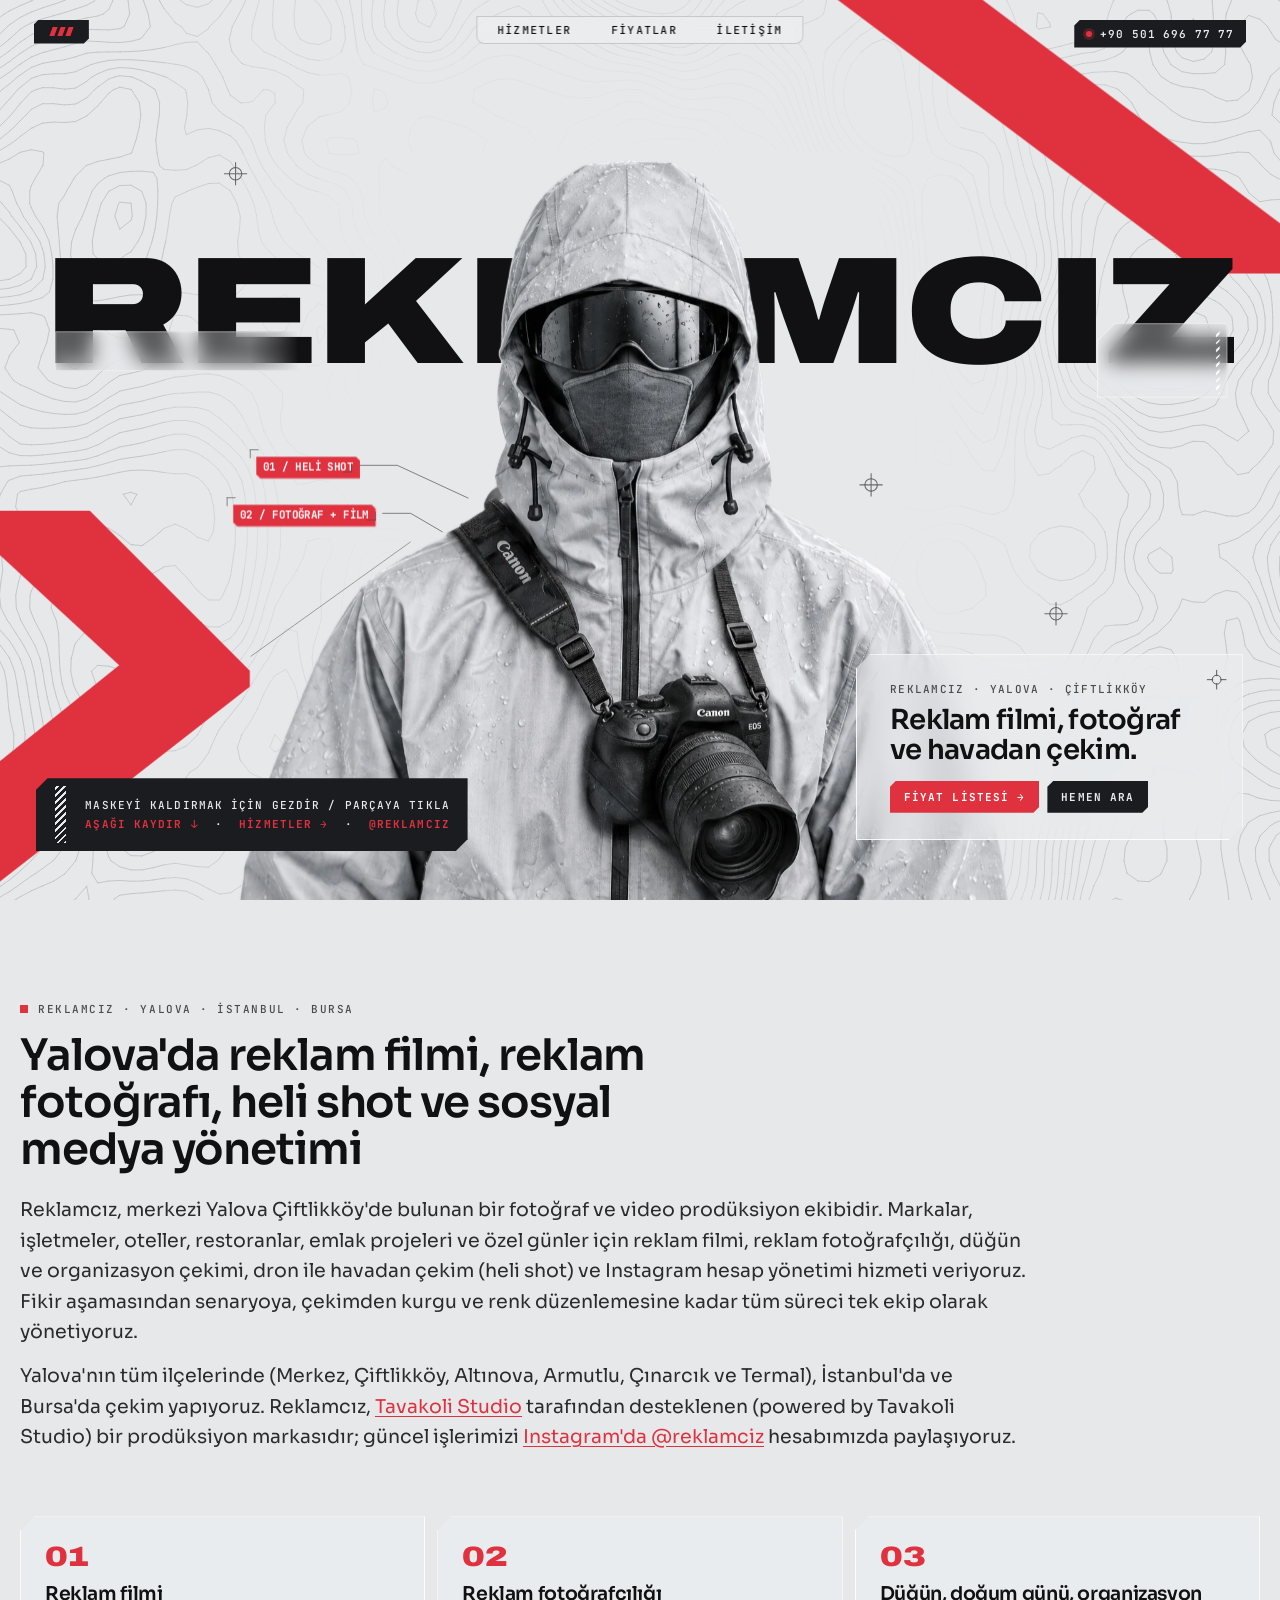
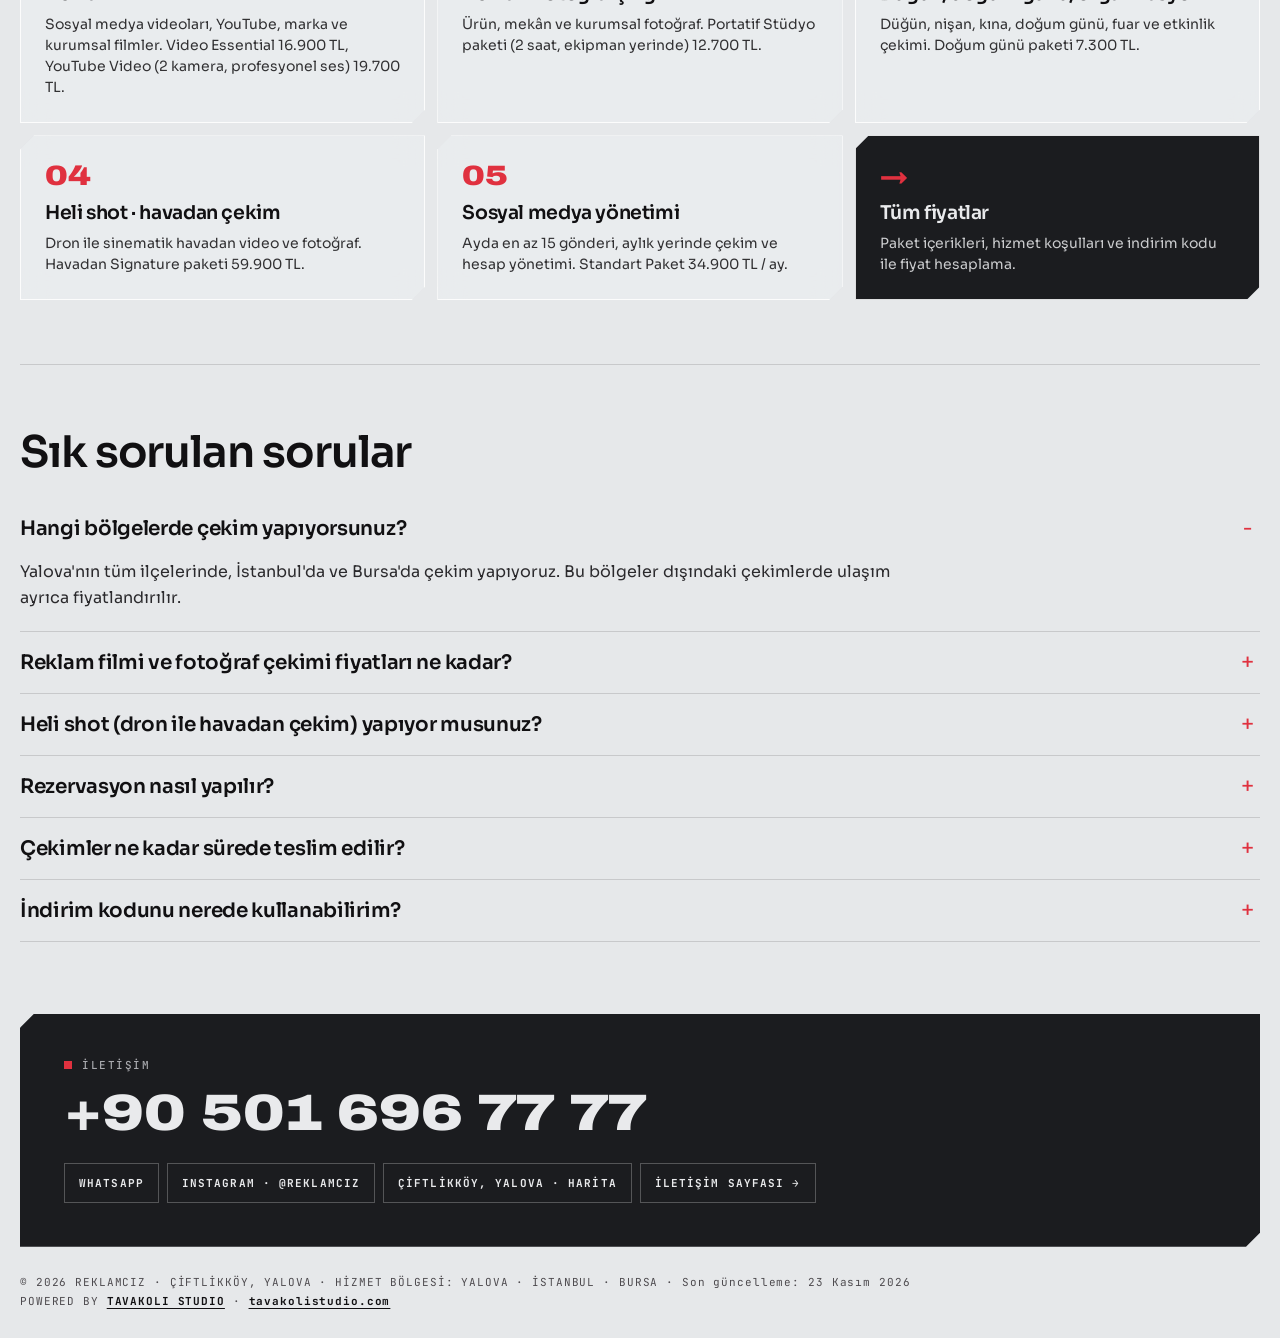
==== commit 803adcf4: "Add YouTube Video package (19.700 TL) Co-Authored-By: Claude Opus 5.5 <noreply@anthropic.com>" ====
--- a/index.html
+++ b/index.html
@@ -28,7 +28,7 @@
 <meta name="twitter:image" content="https://reklamciz.tavakolistudio.workers.dev/assets/og.jpg">
 <meta name="geo.region" content="TR-77">
 <meta name="geo.placename" content="Çiftlikköy, Yalova">
-<script type="application/ld+json">{"@context":"https://schema.org","@graph":[{"@type":["ProfessionalService","LocalBusiness"],"@id":"https://reklamciz.tavakolistudio.workers.dev/#business","name":"Reklamcız","alternateName":"Reklamciz","url":"https://reklamciz.tavakolistudio.workers.dev/","image":"https://reklamciz.tavakolistudio.workers.dev/assets/og.jpg","logo":"https://reklamciz.tavakolistudio.workers.dev/assets/favicon.svg","description":"Yalova Çiftlikköy merkezli reklam filmi, reklam fotoğrafçılığı, düğün ve organizasyon çekimi, heli shot havadan çekim ve sosyal medya yönetimi.","telephone":"+90 501 696 77 77","priceRange":"7.300 TL – 109.900 TL","currenciesAccepted":"TRY","address":{"@type":"PostalAddress","addressLocality":"Çiftlikköy","addressRegion":"Yalova","addressCountry":"TR"},"geo":{"@type":"GeoCoordinates","latitude":40.6603,"longitude":29.3239},"areaServed":[{"@type":"AdministrativeArea","name":"Yalova"},{"@type":"City","name":"İstanbul"},{"@type":"City","name":"Bursa"}],"sameAs":["https://tavakolistudio.com","https://www.instagram.com/reklamciz/"],"contactPoint":{"@type":"ContactPoint","telephone":"+90 501 696 77 77","contactType":"customer service","availableLanguage":["Turkish"]},"knowsAbout":["Reklam filmi","Reklam fotoğrafçılığı","Düğün çekimi","Doğum günü çekimi","Dron çekimi","Heli shot","Sosyal medya yönetimi"],"parentOrganization":{"@type":"Organization","name":"Tavakoli Studio","url":"https://tavakolistudio.com"}},{"@type":"WebSite","@id":"https://reklamciz.tavakolistudio.workers.dev/#website","url":"https://reklamciz.tavakolistudio.workers.dev/","name":"Reklamcız","inLanguage":"tr-TR","publisher":{"@id":"https://reklamciz.tavakolistudio.workers.dev/#business"}},{"@type":"WebPage","@id":"https://reklamciz.tavakolistudio.workers.dev/#webpage","url":"https://reklamciz.tavakolistudio.workers.dev/","name":"Reklamcız — Yalova Reklam Filmi, Fotoğraf ve Heli Shot","description":"Yalova, İstanbul ve Bursa'da reklam filmi, reklam fotoğrafçılığı, düğün ve organizasyon çekimi, heli shot havadan çekim. Bizi arayın: +90 501 696 77 77","inLanguage":"tr-TR","isPartOf":{"@id":"https://reklamciz.tavakolistudio.workers.dev/#website"},"about":{"@id":"https://reklamciz.tavakolistudio.workers.dev/#business"},"datePublished":"2026-11-22","dateModified":"2026-11-23","primaryImageOfPage":"https://reklamciz.tavakolistudio.workers.dev/assets/og.jpg"},{"@type":"FAQPage","@id":"https://reklamciz.tavakolistudio.workers.dev/#faq","mainEntity":[{"@type":"Question","name":"Hangi bölgelerde çekim yapıyorsunuz?","acceptedAnswer":{"@type":"Answer","text":"Yalova'nın tüm ilçelerinde, İstanbul'da ve Bursa'da çekim yapıyoruz. Bu bölgeler dışındaki çekimlerde ulaşım ayrıca fiyatlandırılır."}},{"@type":"Question","name":"Reklam filmi ve fotoğraf çekimi fiyatları ne kadar?","acceptedAnswer":{"@type":"Answer","text":"Video Essential 16.900 TL, Marka Filmi 31.900 TL, Portatif Stüdyo fotoğraf çekimi 12.700 TL, Görsel Kampanya (fotoğraf + video) 43.900 TL, Havadan Signature 59.900 TL'dir. Doğum günü çekimi 7.300 TL, sosyal medya yönetimi aylık 34.900 TL'dir."}},{"@type":"Question","name":"Heli shot (dron ile havadan çekim) yapıyor musunuz?","acceptedAnswer":{"@type":"Answer","text":"Evet. Emlak, otel, tesis, düğün ve etkinlikler için dron ile 4K havadan video ve fotoğraf çekiyoruz. Havadan çekim hava koşullarına ve bölge izinlerine bağlıdır."}},{"@type":"Question","name":"Rezervasyon nasıl yapılır?","acceptedAnswer":{"@type":"Answer","text":"Bizi +90 501 696 77 77 numarasından arayabilir veya WhatsApp üzerinden yazabilirsiniz. Proje rezervasyonu %50 kapora ile kesinleşir."}},{"@type":"Question","name":"Çekimler ne kadar sürede teslim edilir?","acceptedAnswer":{"@type":"Answer","text":"Video Essential 7 iş günü, Marka Filmi ve Görsel Kampanya 10–14 iş günü, Havadan Signature 14 iş günü içinde teslim edilir. Fuar paketlerinde hızlı günlük teslim vardır."}},{"@type":"Question","name":"İndirim kodunu nerede kullanabilirim?","acceptedAnswer":{"@type":"Answer","text":"Fiyatlar sayfasında her paketin altındaki kutuya kodunuzu yazıp “Kodu uygula” butonuna basın; indirimli fiyat anında görünür."}}]},{"@type":"ItemList","name":"Reklamcız hizmetleri","itemListElement":[{"@type":"ListItem","position":1,"item":{"@type":"Service","name":"Reklam filmi","url":"https://reklamciz.tavakolistudio.workers.dev/hizmetler#reklam-filmi","provider":{"@id":"https://reklamciz.tavakolistudio.workers.dev/#business"},"areaServed":["Yalova","İstanbul","Bursa"]}},{"@type":"ListItem","position":2,"item":{"@type":"Service","name":"Reklam fotoğrafçılığı","url":"https://reklamciz.tavakolistudio.workers.dev/hizmetler#reklam-fotografi","provider":{"@id":"https://reklamciz.tavakolistudio.workers.dev/#business"},"areaServed":["Yalova","İstanbul","Bursa"]}},{"@type":"ListItem","position":3,"item":{"@type":"Service","name":"Düğün, doğum günü ve organizasyon çekimi","url":"https://reklamciz.tavakolistudio.workers.dev/hizmetler#dugun-organizasyon","provider":{"@id":"https://reklamciz.tavakolistudio.workers.dev/#business"},"areaServed":["Yalova","İstanbul","Bursa"]}},{"@type":"ListItem","position":4,"item":{"@type":"Service","name":"Heli shot · dron ile havadan çekim","url":"https://reklamciz.tavakolistudio.workers.dev/hizmetler#heli-shot","provider":{"@id":"https://reklamciz.tavakolistudio.workers.dev/#business"},"areaServed":["Yalova","İstanbul","Bursa"]}},{"@type":"ListItem","position":5,"item":{"@type":"Service","name":"Sosyal medya yönetimi","url":"https://reklamciz.tavakolistudio.workers.dev/hizmetler#sosyal-medya","provider":{"@id":"https://reklamciz.tavakolistudio.workers.dev/#business"},"areaServed":["Yalova","İstanbul","Bursa"]}}]}]}</script>
+<script type="application/ld+json">{"@context":"https://schema.org","@graph":[{"@type":["ProfessionalService","LocalBusiness"],"@id":"https://reklamciz.tavakolistudio.workers.dev/#business","name":"Reklamcız","alternateName":"Reklamciz","url":"https://reklamciz.tavakolistudio.workers.dev/","image":"https://reklamciz.tavakolistudio.workers.dev/assets/og.jpg","logo":"https://reklamciz.tavakolistudio.workers.dev/assets/favicon.svg","description":"Yalova Çiftlikköy merkezli reklam filmi, reklam fotoğrafçılığı, düğün ve organizasyon çekimi, heli shot havadan çekim ve sosyal medya yönetimi.","telephone":"+90 501 696 77 77","priceRange":"7.300 TL – 109.900 TL","currenciesAccepted":"TRY","address":{"@type":"PostalAddress","addressLocality":"Çiftlikköy","addressRegion":"Yalova","addressCountry":"TR"},"geo":{"@type":"GeoCoordinates","latitude":40.6603,"longitude":29.3239},"areaServed":[{"@type":"AdministrativeArea","name":"Yalova"},{"@type":"City","name":"İstanbul"},{"@type":"City","name":"Bursa"}],"sameAs":["https://tavakolistudio.com","https://www.instagram.com/reklamciz/"],"contactPoint":{"@type":"ContactPoint","telephone":"+90 501 696 77 77","contactType":"customer service","availableLanguage":["Turkish"]},"knowsAbout":["Reklam filmi","Reklam fotoğrafçılığı","Düğün çekimi","Doğum günü çekimi","Dron çekimi","Heli shot","Sosyal medya yönetimi"],"parentOrganization":{"@type":"Organization","name":"Tavakoli Studio","url":"https://tavakolistudio.com"}},{"@type":"WebSite","@id":"https://reklamciz.tavakolistudio.workers.dev/#website","url":"https://reklamciz.tavakolistudio.workers.dev/","name":"Reklamcız","inLanguage":"tr-TR","publisher":{"@id":"https://reklamciz.tavakolistudio.workers.dev/#business"}},{"@type":"WebPage","@id":"https://reklamciz.tavakolistudio.workers.dev/#webpage","url":"https://reklamciz.tavakolistudio.workers.dev/","name":"Reklamcız — Yalova Reklam Filmi, Fotoğraf ve Heli Shot","description":"Yalova, İstanbul ve Bursa'da reklam filmi, reklam fotoğrafçılığı, düğün ve organizasyon çekimi, heli shot havadan çekim. Bizi arayın: +90 501 696 77 77","inLanguage":"tr-TR","isPartOf":{"@id":"https://reklamciz.tavakolistudio.workers.dev/#website"},"about":{"@id":"https://reklamciz.tavakolistudio.workers.dev/#business"},"datePublished":"2026-11-22","dateModified":"2026-11-23","primaryImageOfPage":"https://reklamciz.tavakolistudio.workers.dev/assets/og.jpg"},{"@type":"FAQPage","@id":"https://reklamciz.tavakolistudio.workers.dev/#faq","mainEntity":[{"@type":"Question","name":"Hangi bölgelerde çekim yapıyorsunuz?","acceptedAnswer":{"@type":"Answer","text":"Yalova'nın tüm ilçelerinde, İstanbul'da ve Bursa'da çekim yapıyoruz. Bu bölgeler dışındaki çekimlerde ulaşım ayrıca fiyatlandırılır."}},{"@type":"Question","name":"Reklam filmi ve fotoğraf çekimi fiyatları ne kadar?","acceptedAnswer":{"@type":"Answer","text":"Video Essential 16.900 TL, YouTube Video 19.700 TL, Marka Filmi 31.900 TL, Portatif Stüdyo fotoğraf çekimi 12.700 TL, Görsel Kampanya (fotoğraf + video) 43.900 TL, Havadan Signature 59.900 TL'dir. Doğum günü çekimi 7.300 TL, sosyal medya yönetimi aylık 34.900 TL'dir."}},{"@type":"Question","name":"Heli shot (dron ile havadan çekim) yapıyor musunuz?","acceptedAnswer":{"@type":"Answer","text":"Evet. Emlak, otel, tesis, düğün ve etkinlikler için dron ile 4K havadan video ve fotoğraf çekiyoruz. Havadan çekim hava koşullarına ve bölge izinlerine bağlıdır."}},{"@type":"Question","name":"Rezervasyon nasıl yapılır?","acceptedAnswer":{"@type":"Answer","text":"Bizi +90 501 696 77 77 numarasından arayabilir veya WhatsApp üzerinden yazabilirsiniz. Proje rezervasyonu %50 kapora ile kesinleşir."}},{"@type":"Question","name":"Çekimler ne kadar sürede teslim edilir?","acceptedAnswer":{"@type":"Answer","text":"Video Essential 7 iş günü, Marka Filmi ve Görsel Kampanya 10–14 iş günü, Havadan Signature 14 iş günü içinde teslim edilir. Fuar paketlerinde hızlı günlük teslim vardır."}},{"@type":"Question","name":"İndirim kodunu nerede kullanabilirim?","acceptedAnswer":{"@type":"Answer","text":"Fiyatlar sayfasında her paketin altındaki kutuya kodunuzu yazıp “Kodu uygula” butonuna basın; indirimli fiyat anında görünür."}}]},{"@type":"ItemList","name":"Reklamcız hizmetleri","itemListElement":[{"@type":"ListItem","position":1,"item":{"@type":"Service","name":"Reklam filmi","url":"https://reklamciz.tavakolistudio.workers.dev/hizmetler#reklam-filmi","provider":{"@id":"https://reklamciz.tavakolistudio.workers.dev/#business"},"areaServed":["Yalova","İstanbul","Bursa"]}},{"@type":"ListItem","position":2,"item":{"@type":"Service","name":"Reklam fotoğrafçılığı","url":"https://reklamciz.tavakolistudio.workers.dev/hizmetler#reklam-fotografi","provider":{"@id":"https://reklamciz.tavakolistudio.workers.dev/#business"},"areaServed":["Yalova","İstanbul","Bursa"]}},{"@type":"ListItem","position":3,"item":{"@type":"Service","name":"Düğün, doğum günü ve organizasyon çekimi","url":"https://reklamciz.tavakolistudio.workers.dev/hizmetler#dugun-organizasyon","provider":{"@id":"https://reklamciz.tavakolistudio.workers.dev/#business"},"areaServed":["Yalova","İstanbul","Bursa"]}},{"@type":"ListItem","position":4,"item":{"@type":"Service","name":"Heli shot · dron ile havadan çekim","url":"https://reklamciz.tavakolistudio.workers.dev/hizmetler#heli-shot","provider":{"@id":"https://reklamciz.tavakolistudio.workers.dev/#business"},"areaServed":["Yalova","İstanbul","Bursa"]}},{"@type":"ListItem","position":5,"item":{"@type":"Service","name":"Sosyal medya yönetimi","url":"https://reklamciz.tavakolistudio.workers.dev/hizmetler#sosyal-medya","provider":{"@id":"https://reklamciz.tavakolistudio.workers.dev/#business"},"areaServed":["Yalova","İstanbul","Bursa"]}}]}]}</script>
 <!--/seo-->
 <link rel="preconnect" href="https://fonts.googleapis.com">
 <link rel="preconnect" href="https://fonts.gstatic.com" crossorigin>
@@ -315,7 +315,7 @@
     </section>
 
     <section class="hi-grid" aria-label="Hizmetlerimiz">
-      <a class="hi-card" href="/hizmetler#reklam-filmi"><span class="hi-n">01</span><h3>Reklam filmi</h3><p>Sosyal medya videoları, marka ve kurumsal filmler. Video Essential paketi 16.900 TL'den başlar.</p></a>
+      <a class="hi-card" href="/hizmetler#reklam-filmi"><span class="hi-n">01</span><h3>Reklam filmi</h3><p>Sosyal medya videoları, YouTube, marka ve kurumsal filmler. Video Essential 16.900 TL, YouTube Video (2 kamera, profesyonel ses) 19.700 TL.</p></a>
       <a class="hi-card" href="/hizmetler#reklam-fotografi"><span class="hi-n">02</span><h3>Reklam fotoğrafçılığı</h3><p>Ürün, mekân ve kurumsal fotoğraf. Portatif Stüdyo paketi (2 saat, ekipman yerinde) 12.700 TL.</p></a>
       <a class="hi-card" href="/hizmetler#dugun-organizasyon"><span class="hi-n">03</span><h3>Düğün, doğum günü, organizasyon</h3><p>Düğün, nişan, kına, doğum günü, fuar ve etkinlik çekimi. Doğum günü paketi 7.300 TL.</p></a>
       <a class="hi-card" href="/hizmetler#heli-shot"><span class="hi-n">04</span><h3>Heli shot · havadan çekim</h3><p>Dron ile sinematik havadan video ve fotoğraf. Havadan Signature paketi 59.900 TL.</p></a>
@@ -326,7 +326,7 @@
     <section class="hi-faq" aria-labelledby="sss">
       <h2 id="sss">Sık sorulan sorular</h2>
       <details open><summary><h3>Hangi bölgelerde çekim yapıyorsunuz?</h3></summary><p>Yalova'nın tüm ilçelerinde, İstanbul'da ve Bursa'da çekim yapıyoruz. Bu bölgeler dışındaki çekimlerde ulaşım ayrıca fiyatlandırılır.</p></details>
-      <details><summary><h3>Reklam filmi ve fotoğraf çekimi fiyatları ne kadar?</h3></summary><p>Video Essential 16.900 TL, Marka Filmi 31.900 TL, Portatif Stüdyo fotoğraf çekimi 12.700 TL, Görsel Kampanya (fotoğraf + video) 43.900 TL, Havadan Signature 59.900 TL'dir. Doğum günü çekimi 7.300 TL, sosyal medya yönetimi aylık 34.900 TL'dir. Güncel liste <a href="/fiyatlar">Fiyatlar</a> sayfasındadır.</p></details>
+      <details><summary><h3>Reklam filmi ve fotoğraf çekimi fiyatları ne kadar?</h3></summary><p>Video Essential 16.900 TL, YouTube Video 19.700 TL, Marka Filmi 31.900 TL, Portatif Stüdyo fotoğraf çekimi 12.700 TL, Görsel Kampanya (fotoğraf + video) 43.900 TL, Havadan Signature 59.900 TL'dir. Doğum günü çekimi 7.300 TL, sosyal medya yönetimi aylık 34.900 TL'dir. Güncel liste <a href="/fiyatlar">Fiyatlar</a> sayfasındadır.</p></details>
       <details><summary><h3>Heli shot (dron ile havadan çekim) yapıyor musunuz?</h3></summary><p>Evet. Emlak, otel, tesis, düğün ve etkinlikler için dron ile 4K havadan video ve fotoğraf çekiyoruz. Havadan çekim hava koşullarına ve bölge izinlerine bağlıdır.</p></details>
       <details><summary><h3>Rezervasyon nasıl yapılır?</h3></summary><p>Bizi <a href="tel:+905016967777">+90 501 696 77 77</a> numarasından arayabilir veya <a href="https://wa.me/905016967777" target="_blank" rel="noopener">WhatsApp</a> üzerinden yazabilirsiniz. Proje rezervasyonu %50 kapora ile kesinleşir.</p></details>
       <details><summary><h3>Çekimler ne kadar sürede teslim edilir?</h3></summary><p>Pakete göre değişir: Video Essential 7 iş günü, Marka Filmi ve Görsel Kampanya 10–14 iş günü, Havadan Signature 14 iş günü içinde teslim edilir. Fuar paketlerinde hızlı günlük teslim vardır.</p></details>
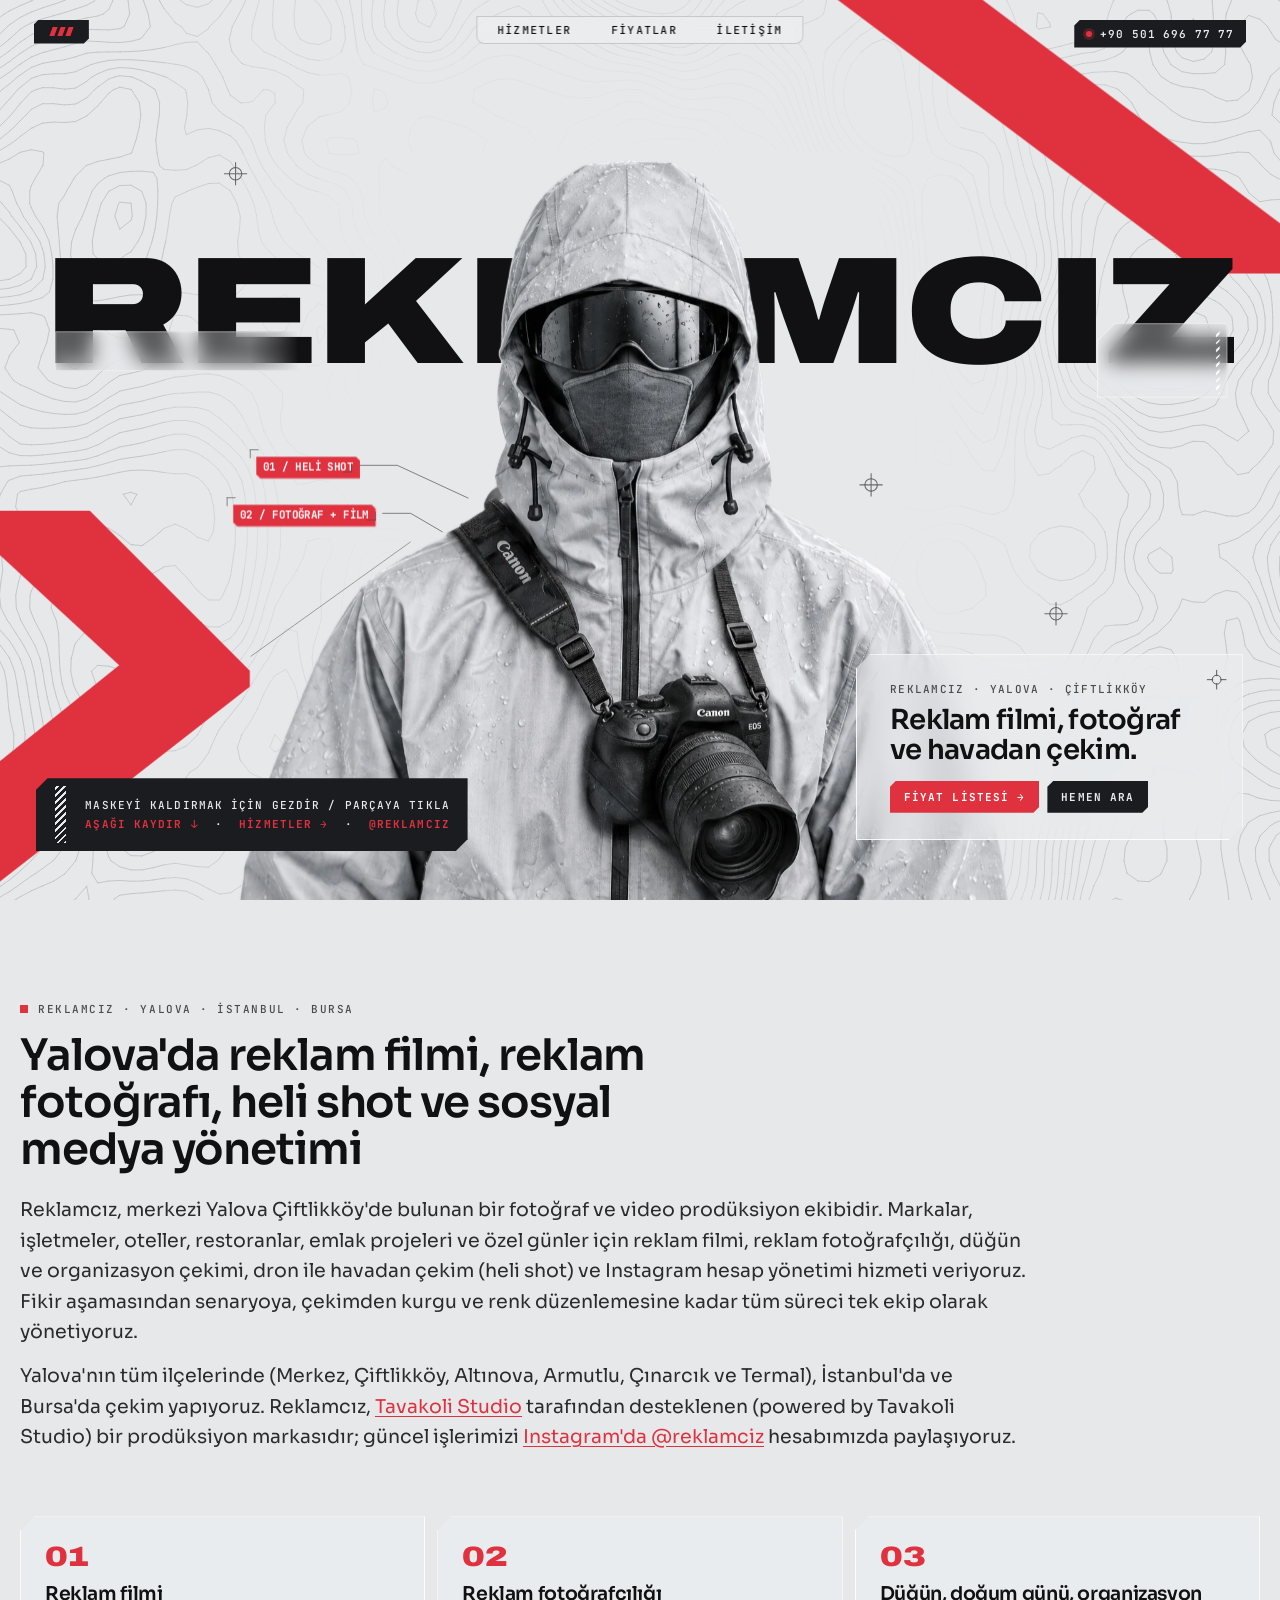
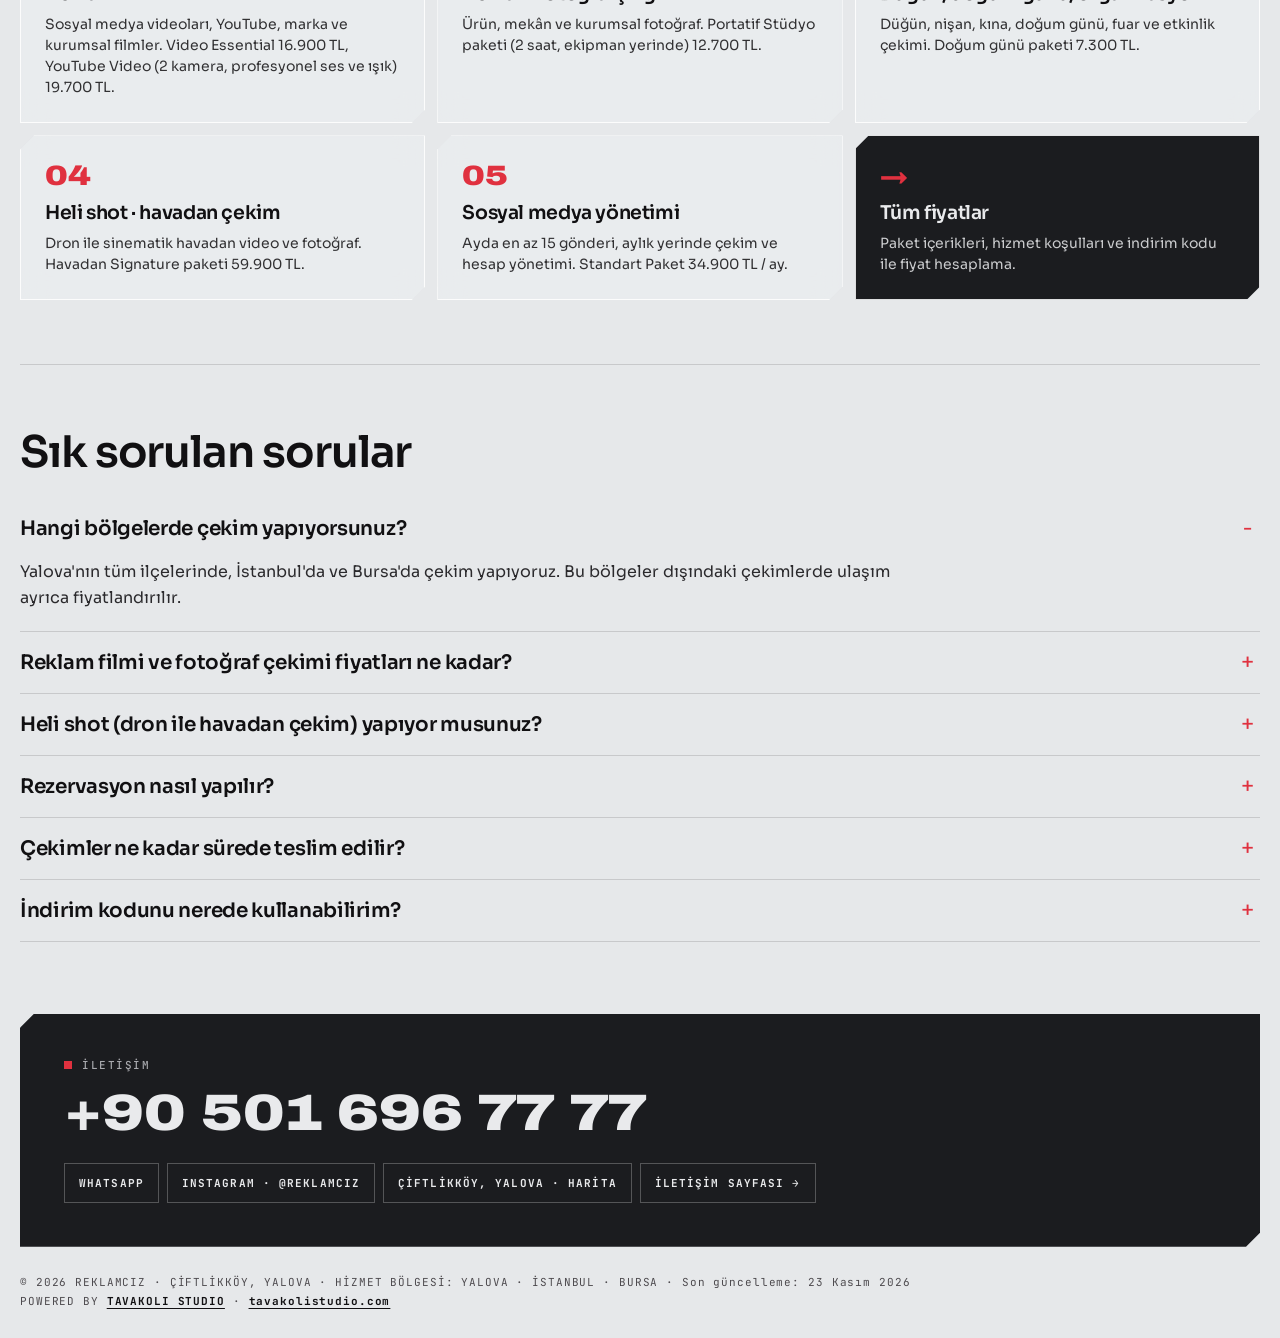
==== commit 1f3cc2b3: "YouTube package: add professional lighting Co-Authored-By: Claude Opus 5.5 <noreply@anthropic.com>" ====
--- a/index.html
+++ b/index.html
@@ -315,7 +315,7 @@
     </section>
 
     <section class="hi-grid" aria-label="Hizmetlerimiz">
-      <a class="hi-card" href="/hizmetler#reklam-filmi"><span class="hi-n">01</span><h3>Reklam filmi</h3><p>Sosyal medya videoları, YouTube, marka ve kurumsal filmler. Video Essential 16.900 TL, YouTube Video (2 kamera, profesyonel ses) 19.700 TL.</p></a>
+      <a class="hi-card" href="/hizmetler#reklam-filmi"><span class="hi-n">01</span><h3>Reklam filmi</h3><p>Sosyal medya videoları, YouTube, marka ve kurumsal filmler. Video Essential 16.900 TL, YouTube Video (2 kamera, profesyonel ses ve ışık) 19.700 TL.</p></a>
       <a class="hi-card" href="/hizmetler#reklam-fotografi"><span class="hi-n">02</span><h3>Reklam fotoğrafçılığı</h3><p>Ürün, mekân ve kurumsal fotoğraf. Portatif Stüdyo paketi (2 saat, ekipman yerinde) 12.700 TL.</p></a>
       <a class="hi-card" href="/hizmetler#dugun-organizasyon"><span class="hi-n">03</span><h3>Düğün, doğum günü, organizasyon</h3><p>Düğün, nişan, kına, doğum günü, fuar ve etkinlik çekimi. Doğum günü paketi 7.300 TL.</p></a>
       <a class="hi-card" href="/hizmetler#heli-shot"><span class="hi-n">04</span><h3>Heli shot · havadan çekim</h3><p>Dron ile sinematik havadan video ve fotoğraf. Havadan Signature paketi 59.900 TL.</p></a>
